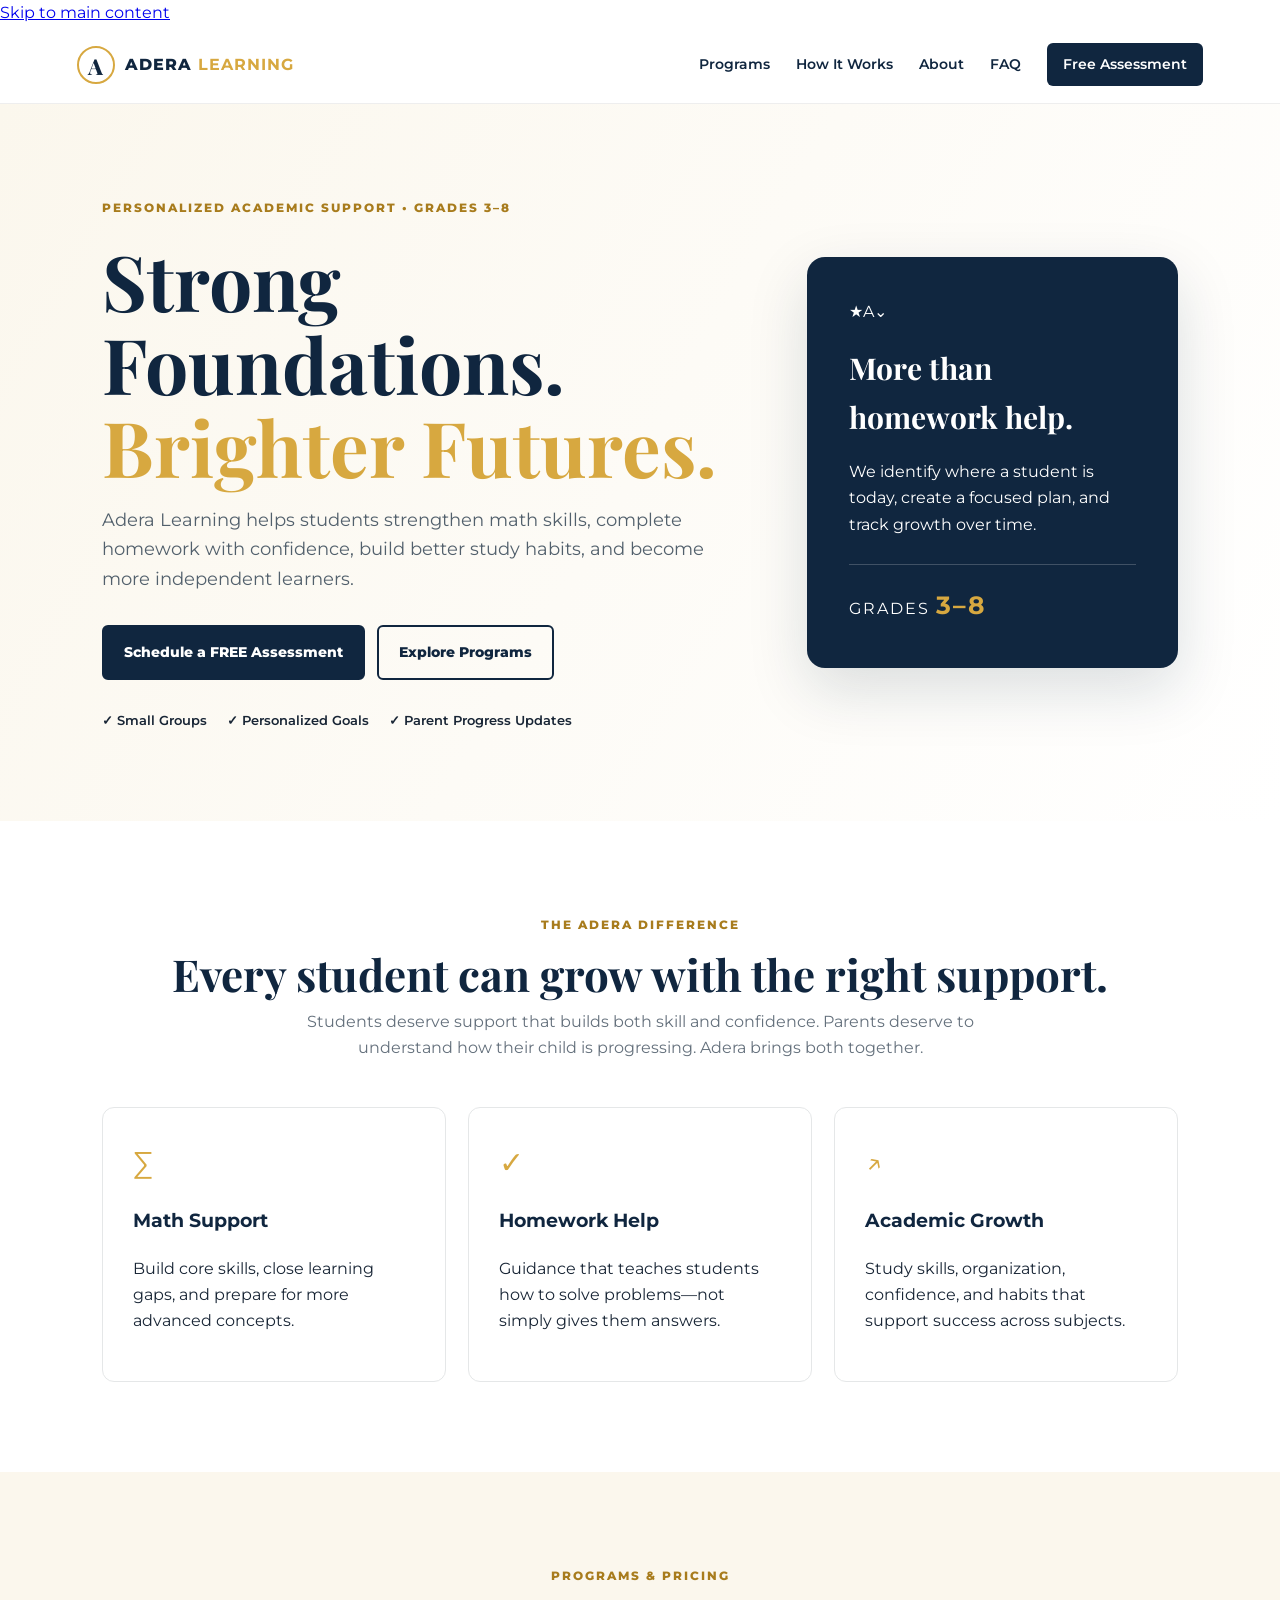
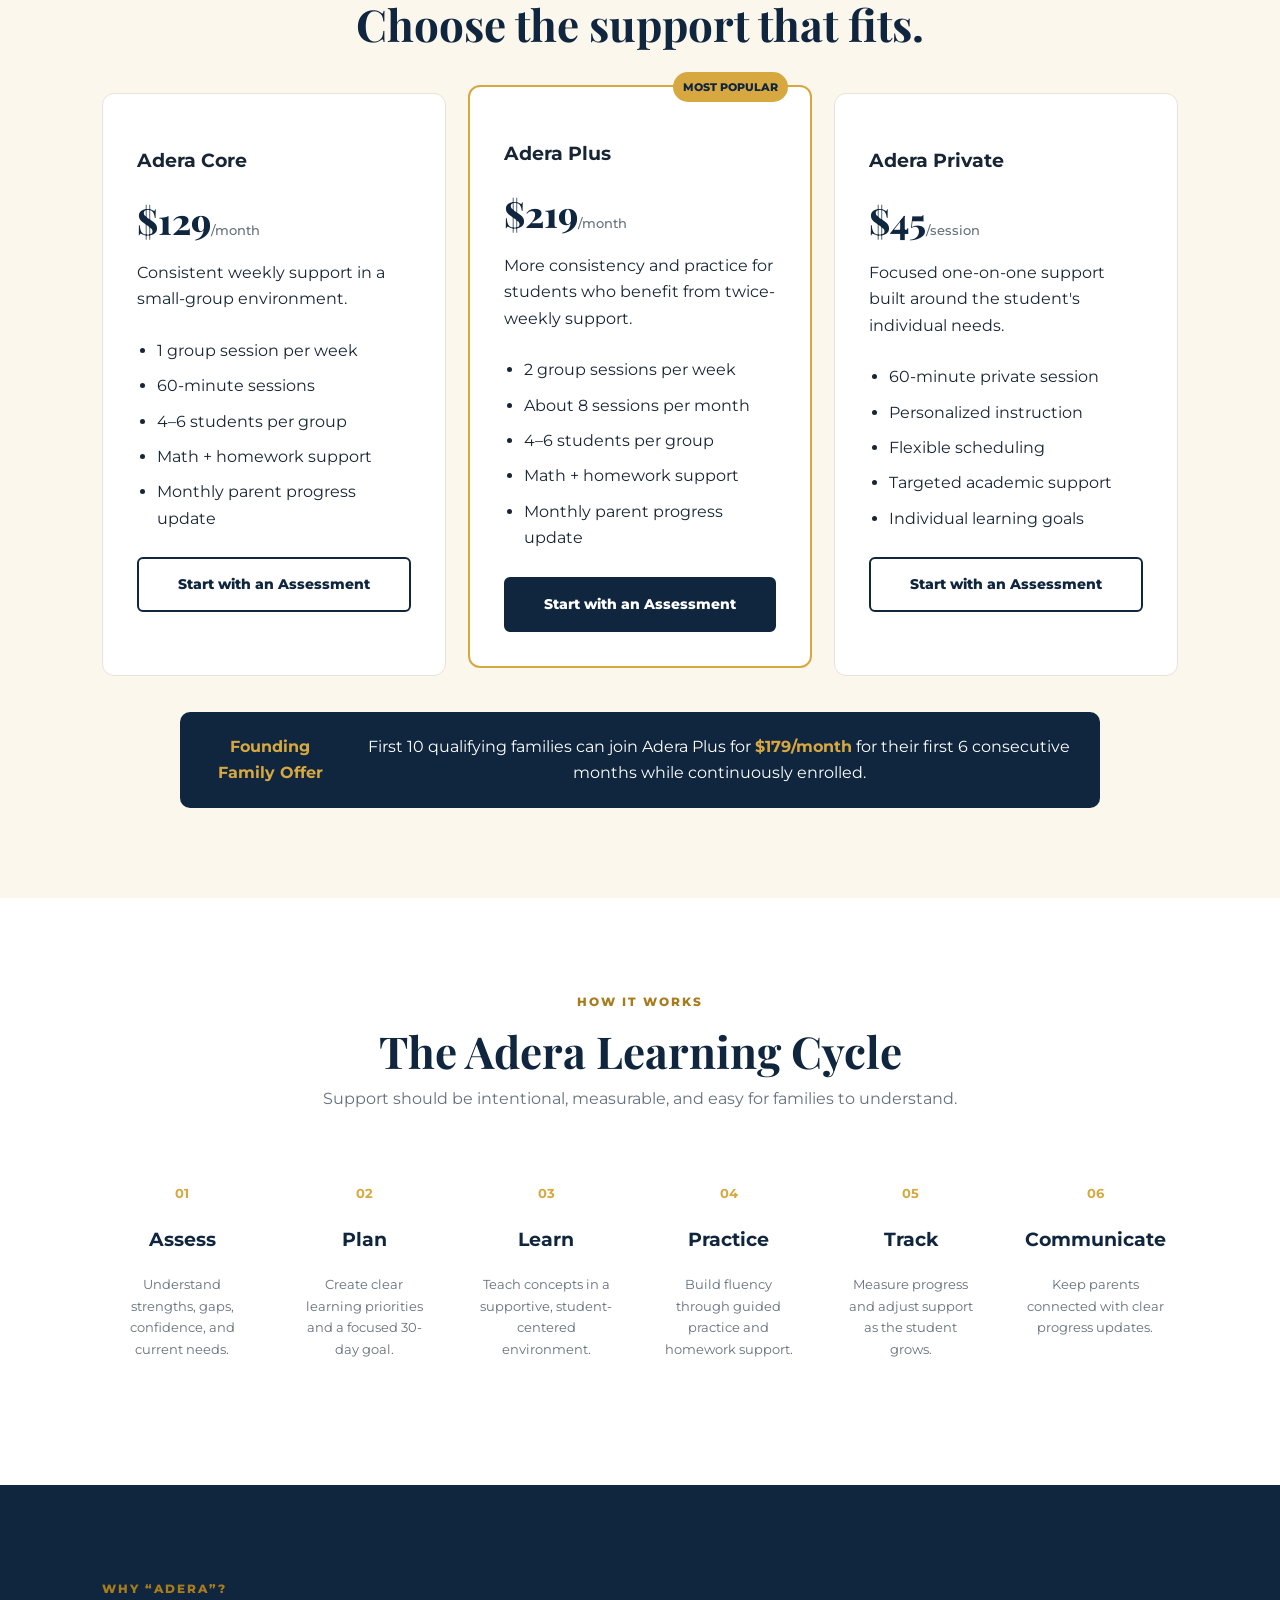
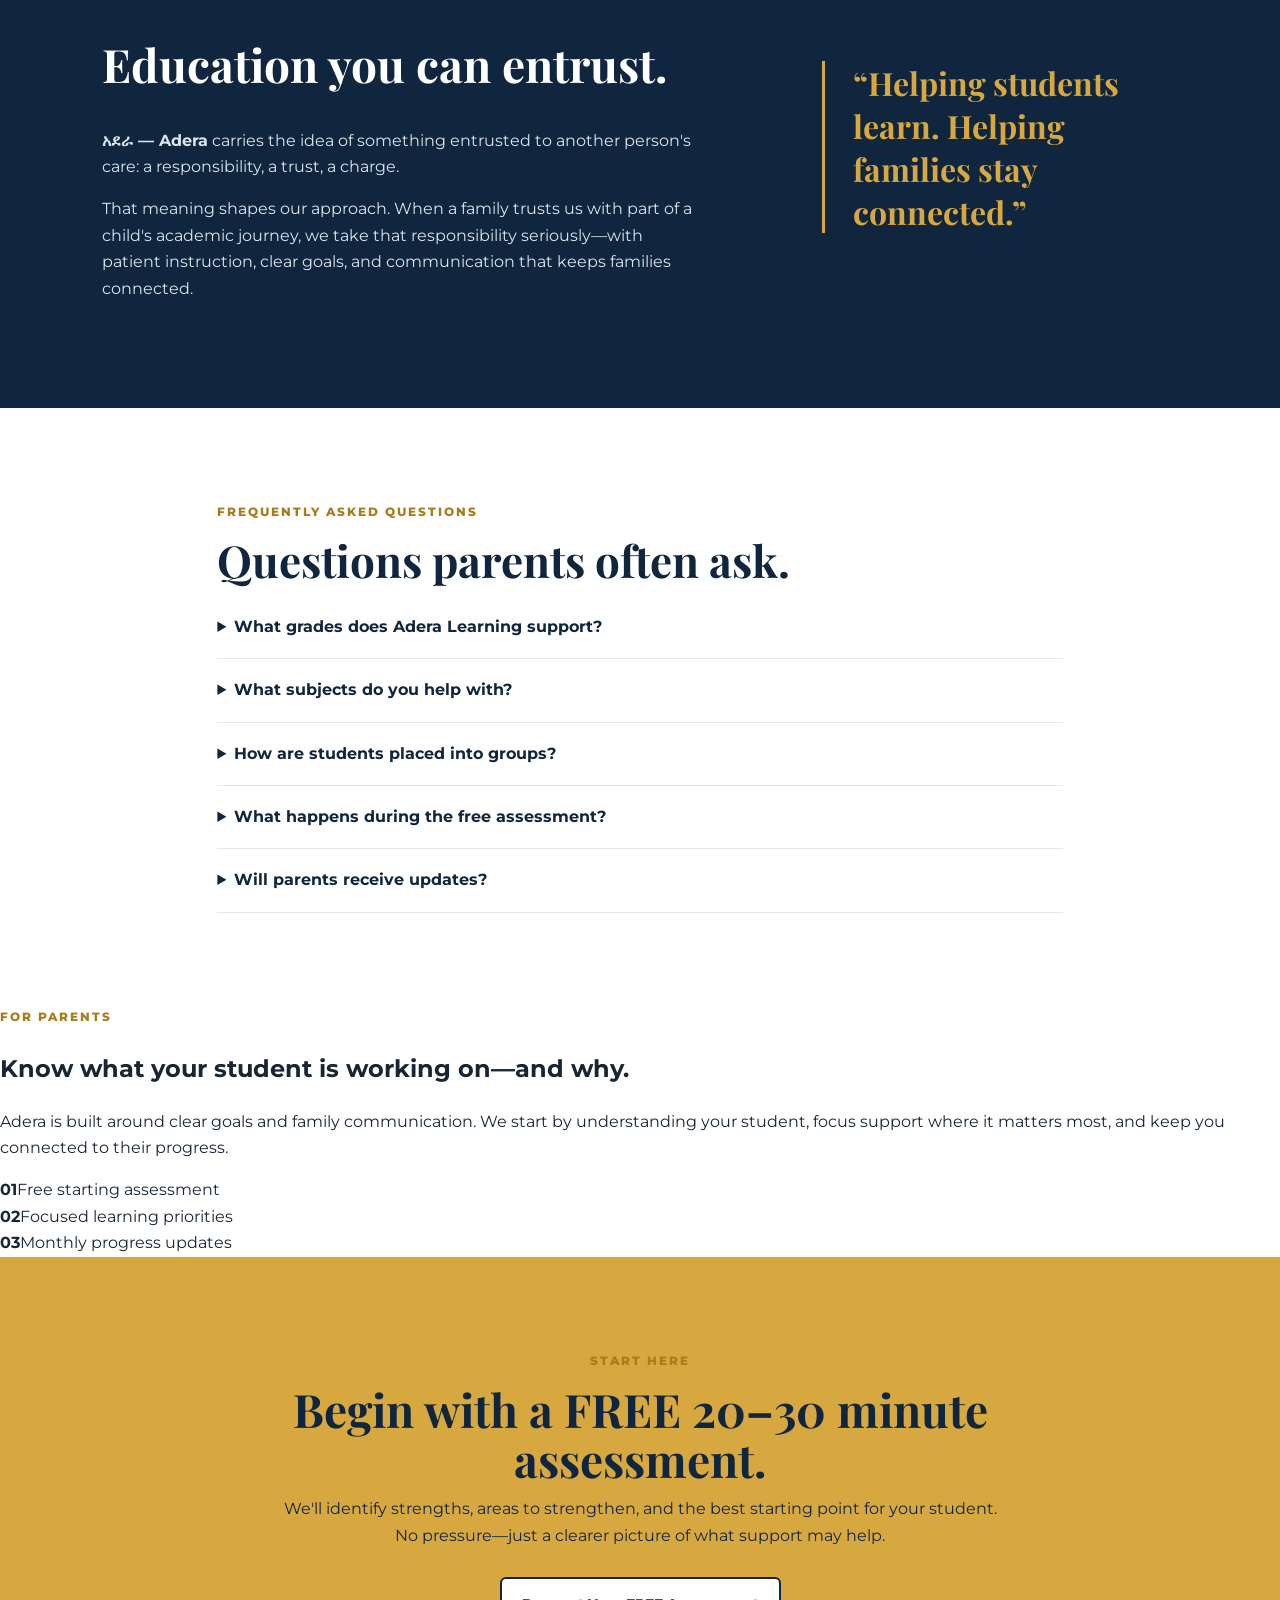
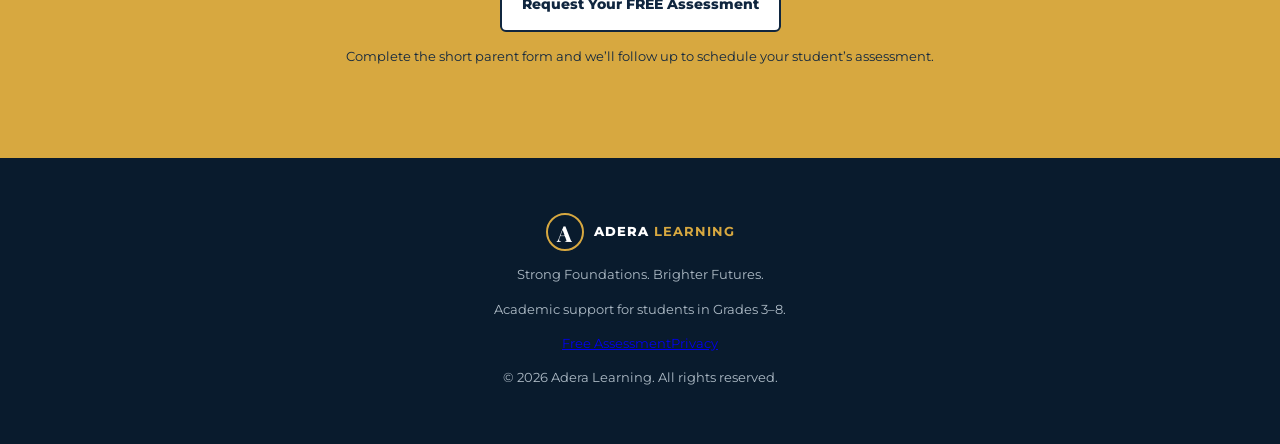
==== index.html @ 5d94ba72 "Launch Adera Learning V2 homepage" ====
<!doctype html>
<html lang="en">
<head>
  <meta charset="utf-8">
  <meta name="viewport" content="width=device-width,initial-scale=1">
  <meta name="description" content="Adera Learning provides personalized math tutoring, homework help, study skills, and academic support for students in grades 3–8. Start with a free 20–30 minute assessment.">
  <meta name="theme-color" content="#10263f">
  <meta property="og:title" content="Adera Learning | Strong Foundations. Brighter Futures.">
  <meta property="og:description" content="Personalized academic support for students in Grades 3–8. Start with a free student assessment.">
  <meta property="og:type" content="website">
  <meta property="og:url" content="https://aderalearning.com/">
  <meta name="twitter:card" content="summary">
  <link rel="canonical" href="https://aderalearning.com/">
  <title>Adera Learning | Strong Foundations. Brighter Futures.</title>
  <link rel="preconnect" href="https://fonts.googleapis.com">
  <link rel="preconnect" href="https://fonts.gstatic.com" crossorigin>
  <link href="https://fonts.googleapis.com/css2?family=Montserrat:wght@400;500;600;700;800&family=Playfair+Display:wght@700;800&display=swap" rel="stylesheet">
  <link rel="stylesheet" href="styles.css">
</head>
<body>
<a class="skip-link" href="#main-content">Skip to main content</a>
<header class="site-header">
  <a class="brand" href="#home"><span class="mark">A</span><span>ADERA <b>LEARNING</b></span></a>
  <button class="menu" aria-label="Open navigation" aria-expanded="false" aria-controls="primary-nav">☰</button>
  <nav id="primary-nav" aria-label="Primary navigation">
    <a href="#programs">Programs</a><a href="#method">How It Works</a><a href="#about">About</a><a href="#faq">FAQ</a>
    <a class="nav-cta" href="https://docs.google.com/forms/d/e/1FAIpQLSexDs1sQbeZbX_6W5kukqbnisSiM3JceWRYBIr-ihDtSS-ZzQ/viewform" target="_blank" rel="noopener">Free Assessment</a>
  </nav>
</header>

<main id="main-content">
<section class="hero" id="home">
  <div class="hero-copy">
    <span class="eyebrow">PERSONALIZED ACADEMIC SUPPORT • GRADES 3–8</span>
    <h1>Strong Foundations.<br><em>Brighter Futures.</em></h1>
    <p>Adera Learning helps students strengthen math skills, complete homework with confidence, build better study habits, and become more independent learners.</p>
    <div class="actions"><a class="btn primary" href="https://docs.google.com/forms/d/e/1FAIpQLSexDs1sQbeZbX_6W5kukqbnisSiM3JceWRYBIr-ihDtSS-ZzQ/viewform" target="_blank" rel="noopener">Schedule a FREE Assessment</a><a class="btn secondary" href="#programs">Explore Programs</a></div>
    <div class="trust"><span>✓ Small Groups</span><span>✓ Personalized Goals</span><span>✓ Parent Progress Updates</span></div>
  </div>
  <div class="hero-card">
    <div class="logo-symbol" aria-hidden="true"><span class="logo-star">★</span><span class="logo-a">A</span><span class="logo-book">⌄</span></div>
    <h3>More than homework help.</h3>
    <p>We identify where a student is today, create a focused plan, and track growth over time.</p>
    <div class="grade-badge">GRADES <strong>3–8</strong></div>
  </div>
</section>

<section class="intro">
  <span class="eyebrow">THE ADERA DIFFERENCE</span>
  <h2>Every student can grow with the right support.</h2>
  <p>Students deserve support that builds both skill and confidence. Parents deserve to understand how their child is progressing. Adera brings both together.</p>
  <div class="feature-grid">
    <article><span>∑</span><h3>Math Support</h3><p>Build core skills, close learning gaps, and prepare for more advanced concepts.</p></article>
    <article><span>✓</span><h3>Homework Help</h3><p>Guidance that teaches students how to solve problems—not simply gives them answers.</p></article>
    <article><span>↗</span><h3>Academic Growth</h3><p>Study skills, organization, confidence, and habits that support success across subjects.</p></article>
  </div>
</section>

<section class="programs" id="programs">
  <span class="eyebrow">PROGRAMS & PRICING</span><h2>Choose the support that fits.</h2>
  <div class="pricing">
    <article><h3>Adera Core</h3><div class="price">$129<small>/month</small></div><p>Consistent weekly support in a small-group environment.</p><ul><li>1 group session per week</li><li>60-minute sessions</li><li>4–6 students per group</li><li>Math + homework support</li><li>Monthly parent progress update</li></ul><a href="https://docs.google.com/forms/d/e/1FAIpQLSexDs1sQbeZbX_6W5kukqbnisSiM3JceWRYBIr-ihDtSS-ZzQ/viewform" target="_blank" rel="noopener" class="btn secondary">Start with an Assessment</a></article>
    <article class="featured"><div class="popular">MOST POPULAR</div><h3>Adera Plus</h3><div class="price">$219<small>/month</small></div><p>More consistency and practice for students who benefit from twice-weekly support.</p><ul><li>2 group sessions per week</li><li>About 8 sessions per month</li><li>4–6 students per group</li><li>Math + homework support</li><li>Monthly parent progress update</li></ul><a href="https://docs.google.com/forms/d/e/1FAIpQLSexDs1sQbeZbX_6W5kukqbnisSiM3JceWRYBIr-ihDtSS-ZzQ/viewform" target="_blank" rel="noopener" class="btn primary">Start with an Assessment</a></article>
    <article><h3>Adera Private</h3><div class="price">$45<small>/session</small></div><p>Focused one-on-one support built around the student's individual needs.</p><ul><li>60-minute private session</li><li>Personalized instruction</li><li>Flexible scheduling</li><li>Targeted academic support</li><li>Individual learning goals</li></ul><a href="https://docs.google.com/forms/d/e/1FAIpQLSexDs1sQbeZbX_6W5kukqbnisSiM3JceWRYBIr-ihDtSS-ZzQ/viewform" target="_blank" rel="noopener" class="btn secondary">Start with an Assessment</a></article>
  </div>
  <div class="founding"><strong>Founding Family Offer</strong><span>First 10 qualifying families can join Adera Plus for <b>$179/month</b> for their first 6 consecutive months while continuously enrolled.</span></div>
</section>

<section class="method" id="method">
  <span class="eyebrow">HOW IT WORKS</span><h2>The Adera Learning Cycle</h2>
  <p class="lead">Support should be intentional, measurable, and easy for families to understand.</p>
  <div class="steps">
    <div><b>01</b><h3>Assess</h3><p>Understand strengths, gaps, confidence, and current needs.</p></div>
    <div><b>02</b><h3>Plan</h3><p>Create clear learning priorities and a focused 30-day goal.</p></div>
    <div><b>03</b><h3>Learn</h3><p>Teach concepts in a supportive, student-centered environment.</p></div>
    <div><b>04</b><h3>Practice</h3><p>Build fluency through guided practice and homework support.</p></div>
    <div><b>05</b><h3>Track</h3><p>Measure progress and adjust support as the student grows.</p></div>
    <div><b>06</b><h3>Communicate</h3><p>Keep parents connected with clear progress updates.</p></div>
  </div>
</section>

<section class="about" id="about">
  <div><span class="eyebrow">WHY “ADERA”?</span><h2>Education you can entrust.</h2><p><strong>አደራ — Adera</strong> carries the idea of something entrusted to another person's care: a responsibility, a trust, a charge.</p><p>That meaning shapes our approach. When a family trusts us with part of a child's academic journey, we take that responsibility seriously—with patient instruction, clear goals, and communication that keeps families connected.</p></div>
  <blockquote>“Helping students learn. Helping families stay connected.”</blockquote>
</section>

<section class="faq" id="faq">
  <span class="eyebrow">FREQUENTLY ASKED QUESTIONS</span><h2>Questions parents often ask.</h2>
  <details><summary>What grades does Adera Learning support?</summary><p>Adera currently focuses on students in grades 3–8.</p></details>
  <details><summary>What subjects do you help with?</summary><p>Our primary focus is math and homework support, with additional help in academic skills, organization, study habits, and related schoolwork.</p></details>
  <details><summary>How are students placed into groups?</summary><p>We use the initial assessment and academic needs to place students with an appropriate group. Skill level matters more than simply matching grade numbers.</p></details>
  <details><summary>What happens during the free assessment?</summary><p>The 20–30 minute assessment helps us understand the student's current skills, learning needs, confidence, and priorities so we can recommend the right support.</p></details>
  <details><summary>Will parents receive updates?</summary><p>Yes. Parent communication is a core part of Adera. Group programs include a monthly progress update so families understand what their child is working on and where growth is happening.</p></details>
</section>

<section class="parent-promise" aria-labelledby="parent-title">
  <span class="eyebrow">FOR PARENTS</span>
  <h2 id="parent-title">Know what your student is working on—and why.</h2>
  <p>Adera is built around clear goals and family communication. We start by understanding your student, focus support where it matters most, and keep you connected to their progress.</p>
  <div class="promise-grid"><div><strong>01</strong><span>Free starting assessment</span></div><div><strong>02</strong><span>Focused learning priorities</span></div><div><strong>03</strong><span>Monthly progress updates</span></div></div>
</section>

<section class="assessment" id="assessment">
  <span class="eyebrow">START HERE</span><h2>Begin with a FREE 20–30 minute assessment.</h2>
  <p>We'll identify strengths, areas to strengthen, and the best starting point for your student. No pressure—just a clearer picture of what support may help.</p>
  <a class="btn light" href="https://docs.google.com/forms/d/e/1FAIpQLSexDs1sQbeZbX_6W5kukqbnisSiM3JceWRYBIr-ihDtSS-ZzQ/viewform" target="_blank" rel="noopener">Request Your FREE Assessment</a>
  <small>Complete the short parent form and we’ll follow up to schedule your student’s assessment.</small>
</section>
</main>

<footer><div class="brand"><span class="mark">A</span><span>ADERA <b>LEARNING</b></span></div><p>Strong Foundations. Brighter Futures.</p><p>Academic support for students in Grades 3–8.</p><p class="footer-links"><a href="https://docs.google.com/forms/d/e/1FAIpQLSexDs1sQbeZbX_6W5kukqbnisSiM3JceWRYBIr-ihDtSS-ZzQ/viewform" target="_blank" rel="noopener">Free Assessment</a><a href="privacy.html">Privacy</a></p><div>© <span id="year"></span> Adera Learning. All rights reserved.</div></footer>
<script src="script.js"></script>
</body>
</html>
---- styles.css ----
:root{--navy:#10263f;--navy2:#173653;--gold:#d7a840;--cream:#fbf7ed;--sage:#dfe9df;--sky:#e8f2f7;--ink:#182535;--muted:#64707c;--white:#fff;--line:#e5e7e8}*{box-sizing:border-box}html{scroll-behavior:smooth}body{margin:0;font-family:Montserrat,Arial,sans-serif;color:var(--ink);background:#fff;line-height:1.65}.site-header{height:78px;display:flex;align-items:center;justify-content:space-between;padding:0 6%;position:sticky;top:0;background:rgba(255,255,255,.96);backdrop-filter:blur(10px);z-index:10;border-bottom:1px solid #eee}.brand{display:flex;align-items:center;gap:10px;text-decoration:none;color:var(--navy);font-weight:800;letter-spacing:1px}.brand b{color:var(--gold)}.mark{display:grid;place-items:center;width:38px;height:38px;border:2px solid var(--gold);border-radius:50%;font-family:"Playfair Display";font-size:22px}nav{display:flex;align-items:center;gap:26px}nav a{text-decoration:none;color:var(--navy);font-size:14px;font-weight:600}.nav-cta{background:var(--navy);color:#fff!important;padding:10px 16px;border-radius:6px}.menu{display:none;border:0;background:none;font-size:26px}.hero{min-height:680px;padding:90px 8%;display:grid;grid-template-columns:1.25fr .75fr;gap:8%;align-items:center;background:linear-gradient(120deg,var(--cream),#fff)}.eyebrow{color:#a87c1d;font-weight:800;font-size:12px;letter-spacing:2px}.hero h1,.intro h2,.programs h2,.method h2,.about h2,.faq h2,.assessment h2{font-family:"Playfair Display",Georgia,serif;color:var(--navy);line-height:1.08}.hero h1{font-size:clamp(46px,6vw,78px);margin:18px 0}.hero h1 em{color:var(--gold);font-style:normal}.hero-copy>p{max-width:720px;font-size:18px;color:#52606c}.actions{display:flex;gap:12px;margin:30px 0}.btn{display:inline-block;padding:14px 20px;border-radius:6px;text-decoration:none;font-weight:800;font-size:14px;border:2px solid var(--navy);cursor:pointer}.primary{background:var(--navy);color:#fff}.secondary{background:transparent;color:var(--navy)}.trust{display:flex;gap:20px;flex-wrap:wrap;font-size:13px;font-weight:600}.hero-card{background:var(--navy);color:#fff;padding:42px;border-radius:18px;box-shadow:0 22px 60px #10263f25}.hero-card h3{font-family:"Playfair Display";font-size:30px;margin:18px 0 8px}.book{width:72px;height:72px;border:2px solid var(--gold);display:grid;place-items:center;border-radius:50%;font:700 40px "Playfair Display";color:var(--gold)}.grade-badge{margin-top:26px;padding-top:20px;border-top:1px solid #ffffff33;letter-spacing:2px}.grade-badge strong{color:var(--gold);font-size:25px}.intro,.programs,.method,.about,.faq{padding:90px 8%}.intro{text-align:center}.intro h2,.programs h2,.method h2,.faq h2{font-size:44px;margin:12px 0}.intro>p,.lead{max-width:760px;margin:0 auto 45px;color:var(--muted)}.feature-grid,.pricing,.steps{display:grid;grid-template-columns:repeat(3,1fr);gap:22px}.feature-grid article{padding:30px;text-align:left;border:1px solid var(--line);border-radius:12px}.feature-grid article span{font-size:30px;color:var(--gold)}.feature-grid h3{color:var(--navy)}.programs{background:var(--cream);text-align:center}.pricing{margin-top:45px;align-items:stretch}.pricing article{background:#fff;padding:34px;text-align:left;border-radius:12px;border:1px solid #e8e3d8;position:relative}.pricing .featured{border:2px solid var(--gold);transform:translateY(-8px)}.popular{position:absolute;top:-15px;right:22px;background:var(--gold);color:var(--navy);font-size:11px;font-weight:800;padding:6px 10px;border-radius:20px}.price{font:800 36px "Playfair Display";color:var(--navy)}.price small{font:500 13px Montserrat;color:var(--muted)}ul{padding-left:20px;margin:25px 0}li{margin:9px 0}.pricing .btn{width:100%;text-align:center}.founding{max-width:920px;margin:36px auto 0;background:var(--navy);color:#fff;padding:22px;border-radius:10px;display:flex;gap:22px;justify-content:center}.founding strong,.founding b{color:var(--gold)}.method{text-align:center}.steps{grid-template-columns:repeat(6,1fr);margin-top:45px}.steps div{padding:22px 12px}.steps b{color:var(--gold);font-size:13px}.steps h3{color:var(--navy)}.steps p{font-size:13px;color:var(--muted)}.about{display:grid;grid-template-columns:1.2fr .8fr;gap:8%;background:var(--navy);color:#dce5ec;align-items:center}.about h2{color:#fff;font-size:46px}.about blockquote{font:700 32px "Playfair Display";color:var(--gold);border-left:3px solid var(--gold);padding-left:28px}.faq{max-width:1050px;margin:auto}.faq details{border-bottom:1px solid var(--line);padding:18px 0}.faq summary{font-weight:700;color:var(--navy);cursor:pointer}.faq details p{color:var(--muted)}.assessment{padding:90px 8%;text-align:center;background:var(--gold);color:var(--navy)}.assessment h2{font-size:46px;max-width:800px;margin:12px auto}.assessment p{max-width:720px;margin:0 auto 28px}.assessment .light{background:#fff;color:var(--navy)}.assessment small{display:block;margin-top:14px}footer{background:#091b2d;color:#aebbc6;text-align:center;padding:55px 8%;font-size:13px}footer .brand{justify-content:center;color:#fff}@media(max-width:900px){nav{display:none;position:absolute;top:78px;left:0;right:0;background:#fff;padding:24px 6%;flex-direction:column;align-items:flex-start;box-shadow:0 12px 20px #0001}nav.open{display:flex}.menu{display:block}.hero{grid-template-columns:1fr;padding-top:60px}.hero-card{max-width:520px}.feature-grid,.pricing{grid-template-columns:1fr}.pricing .featured{transform:none}.steps{grid-template-columns:repeat(2,1fr)}.about{grid-template-columns:1fr}.founding{flex-direction:column;gap:4px}.site-header{padding:0 5%}}@media(max-width:520px){.hero,.intro,.programs,.method,.about,.faq,.assessment{padding-left:6%;padding-right:6%}.hero h1{font-size:45px}.actions{flex-direction:column}.btn{text-align:center}.trust{flex-direction:column;gap:6px}.steps{grid-template-columns:1fr 1fr}.intro h2,.programs h2,.method h2,.about h2,.faq h2,.assessment h2{font-size:36px}.brand{font-size:13px}}
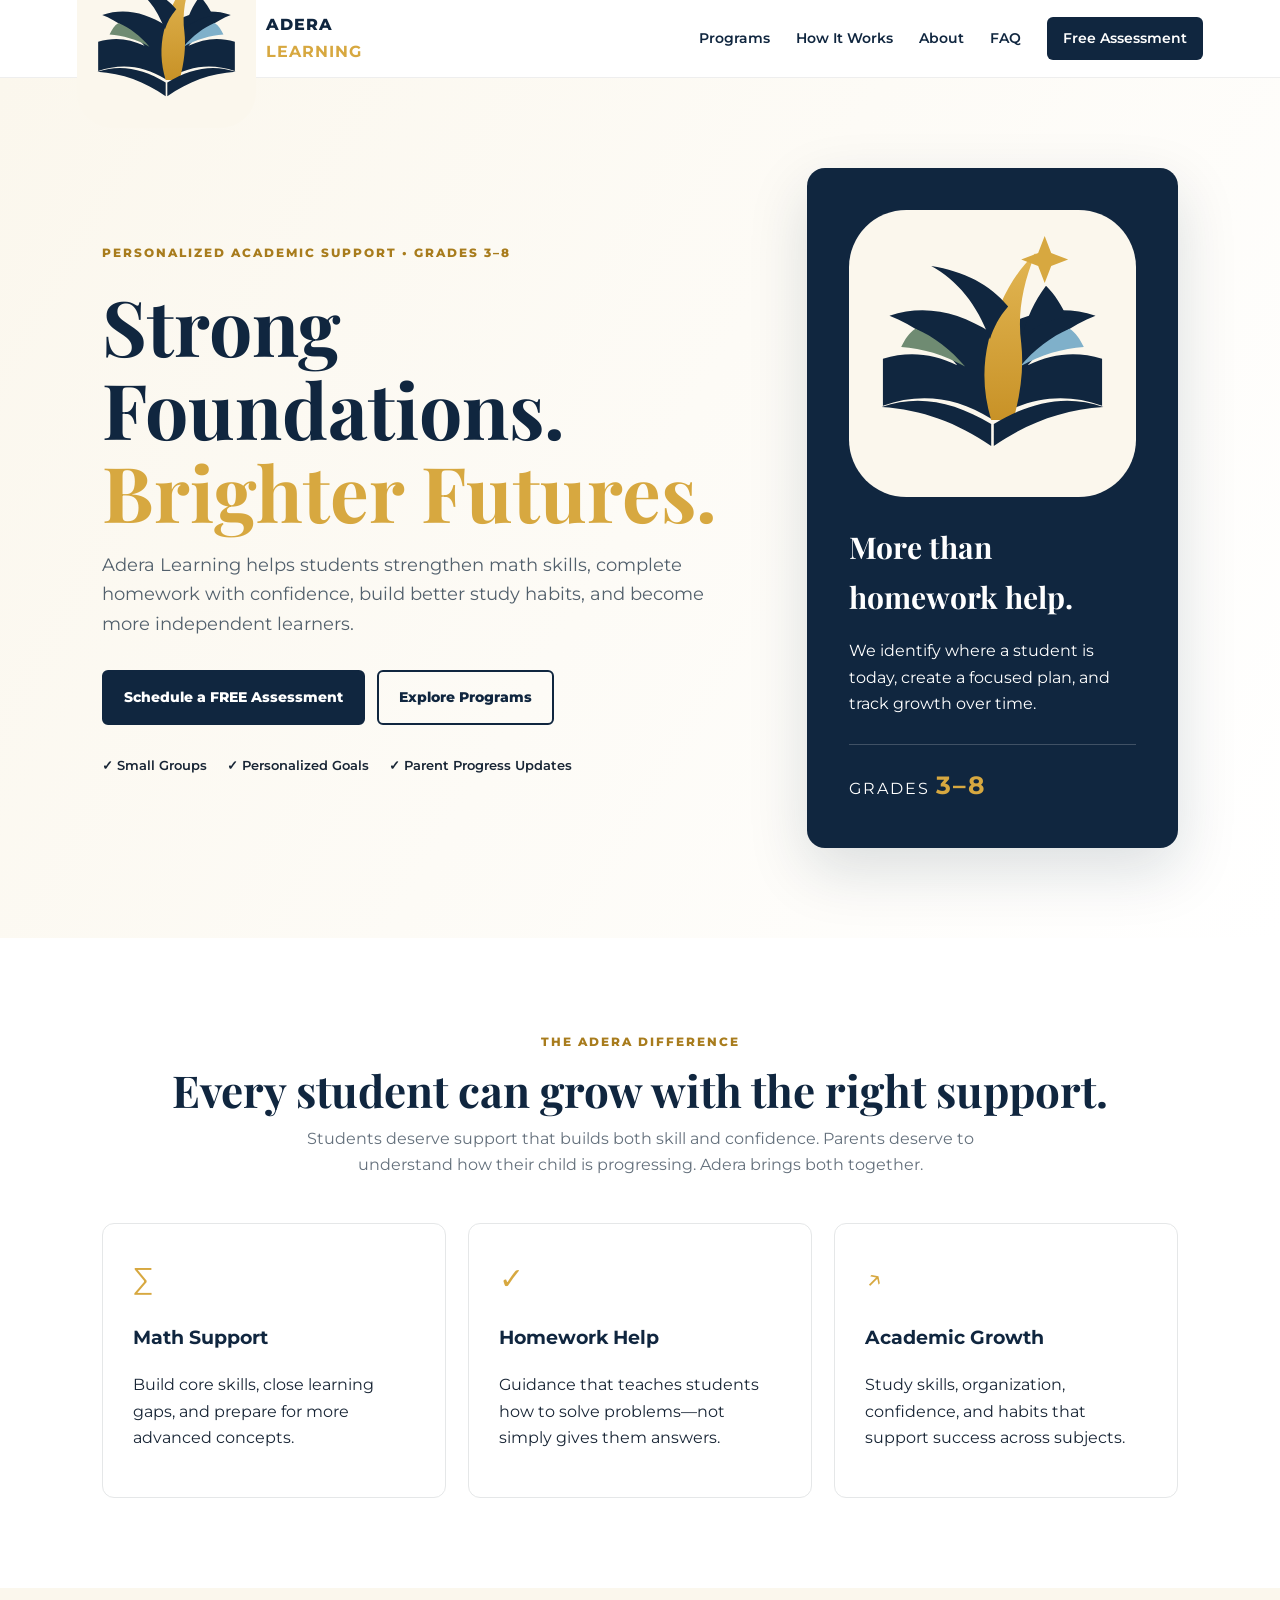
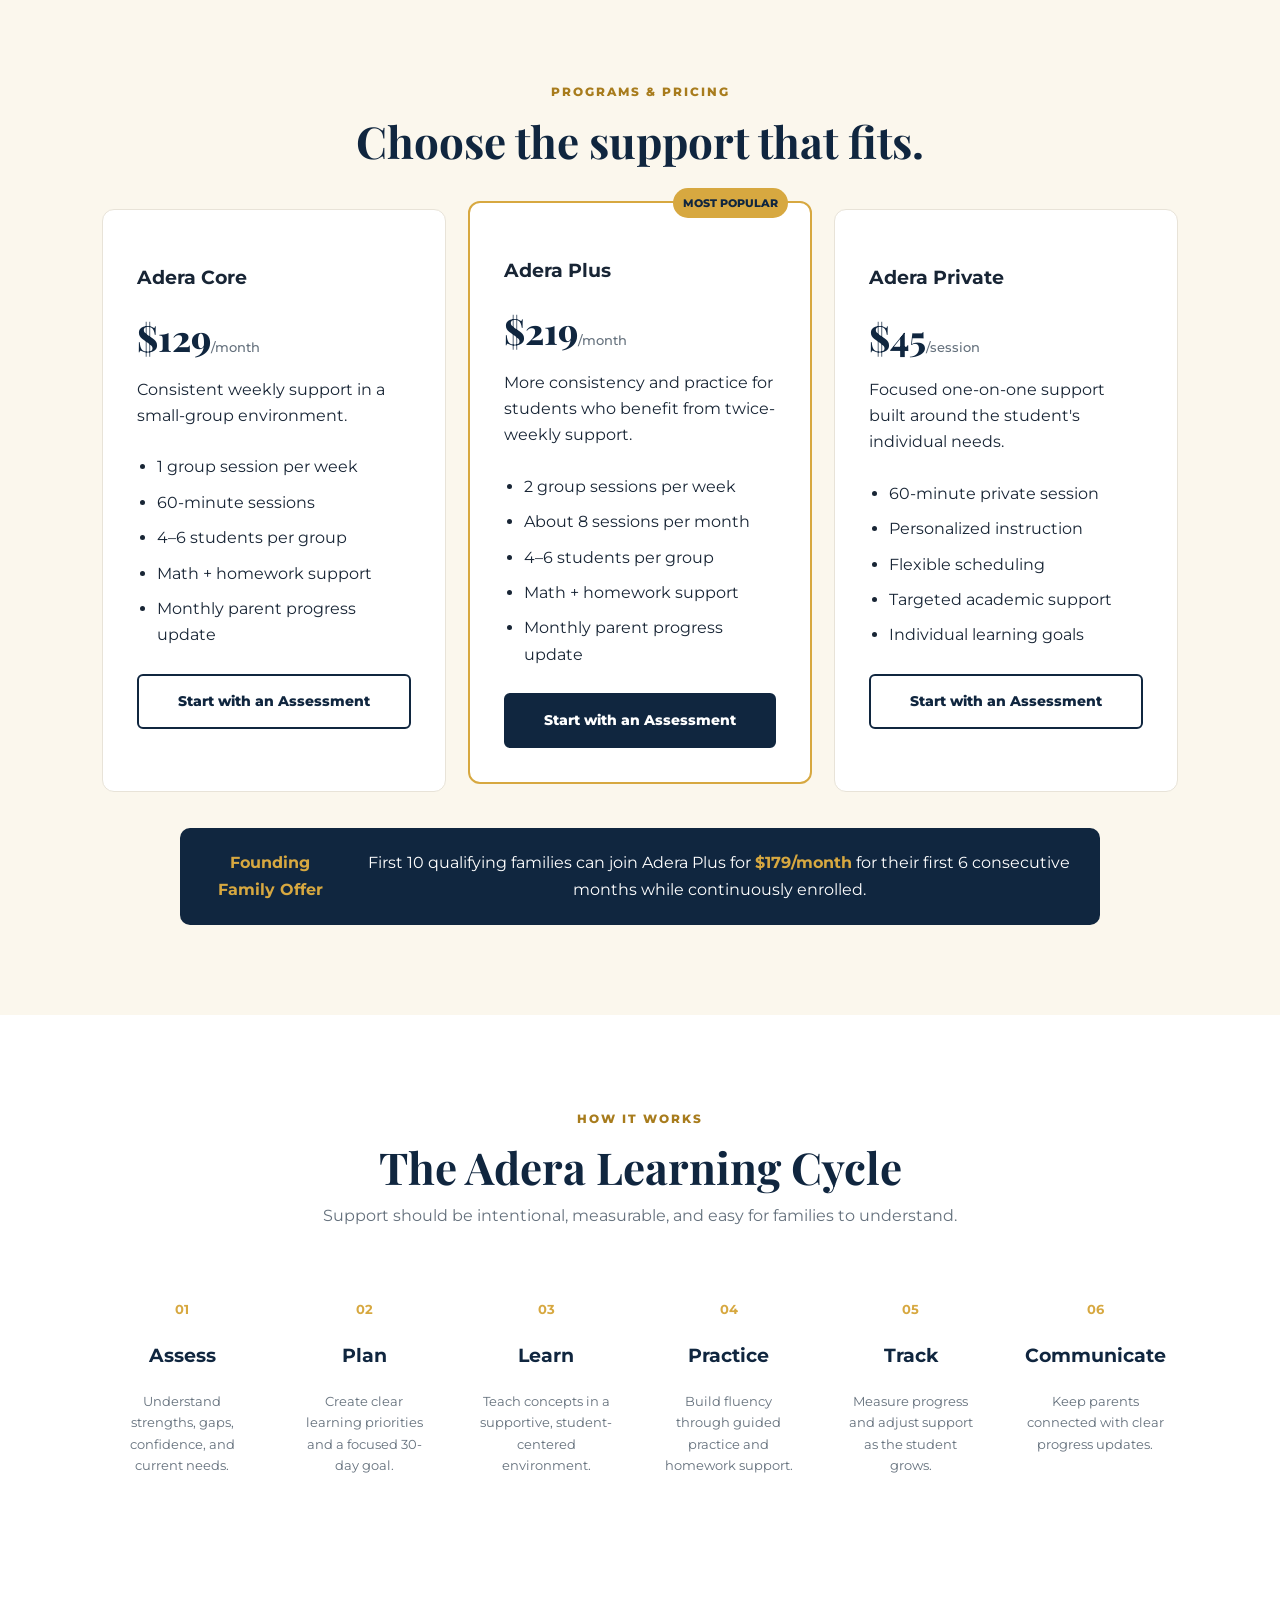
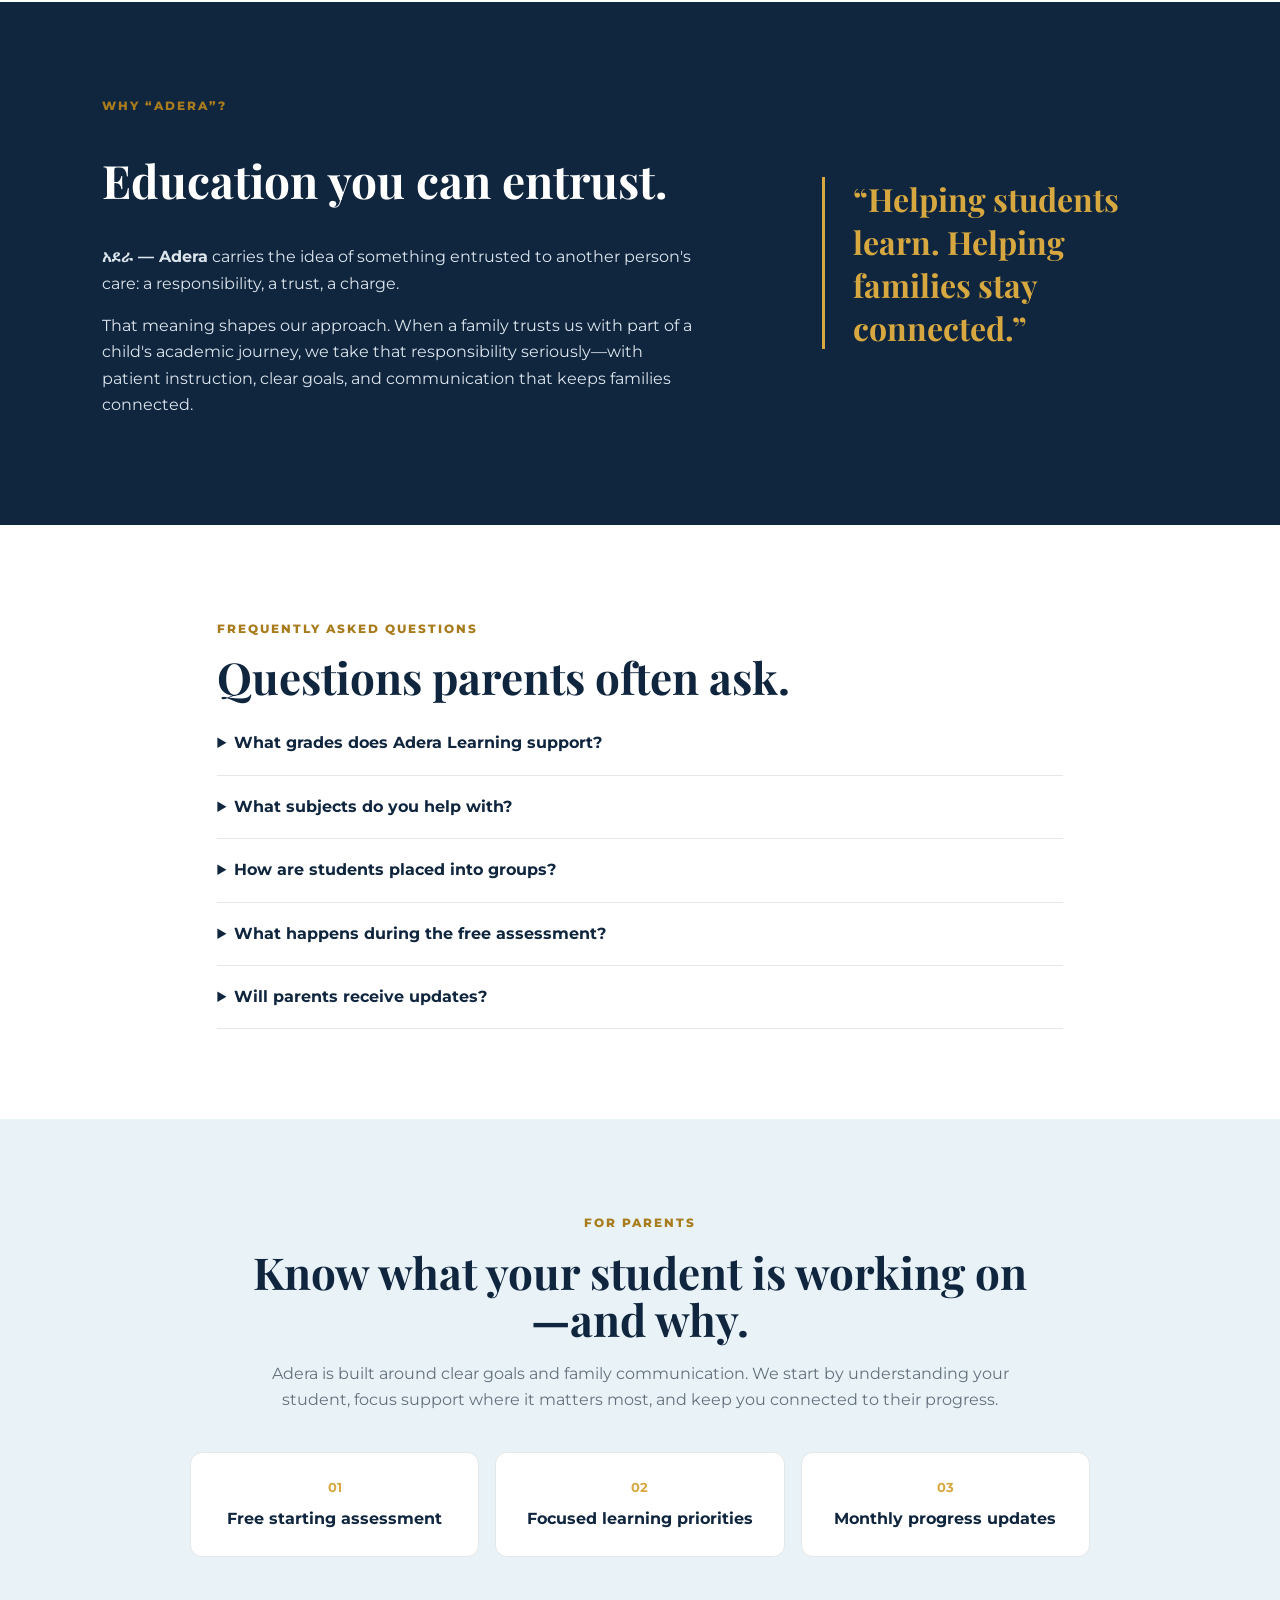
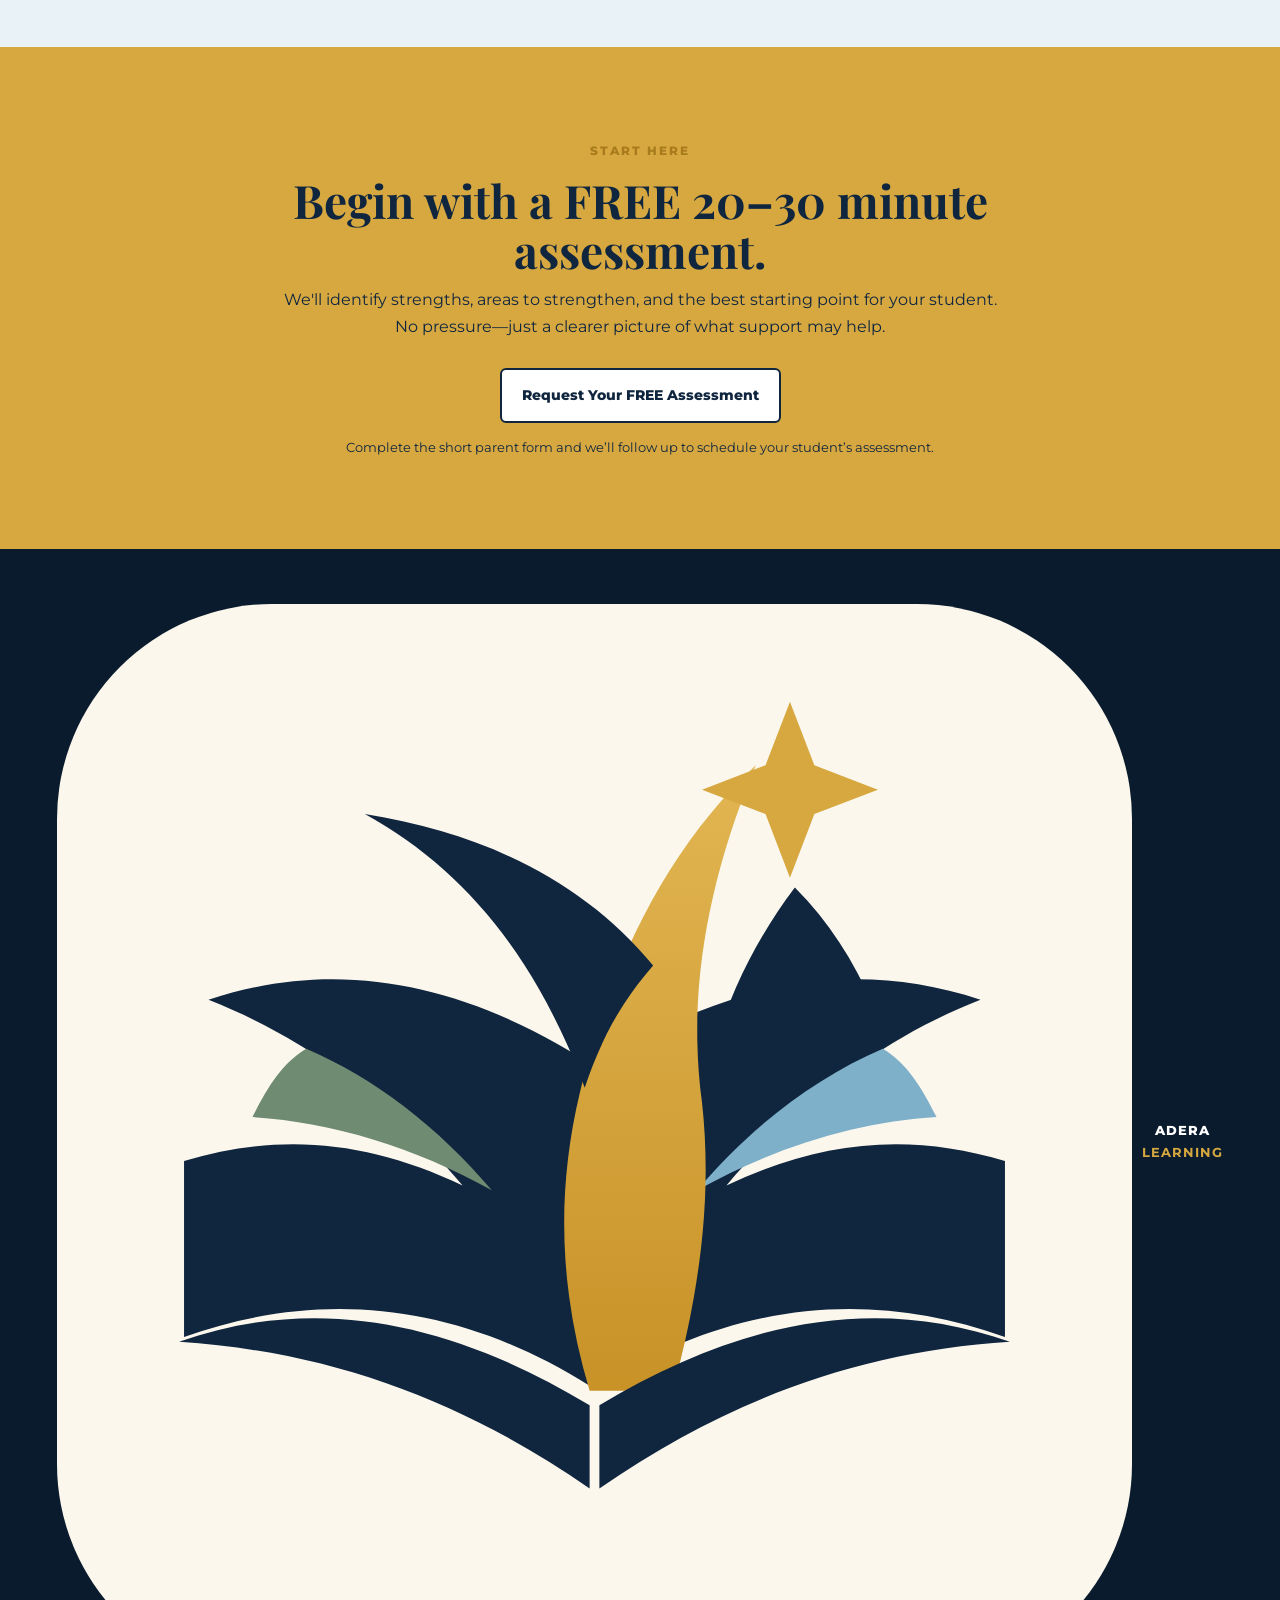
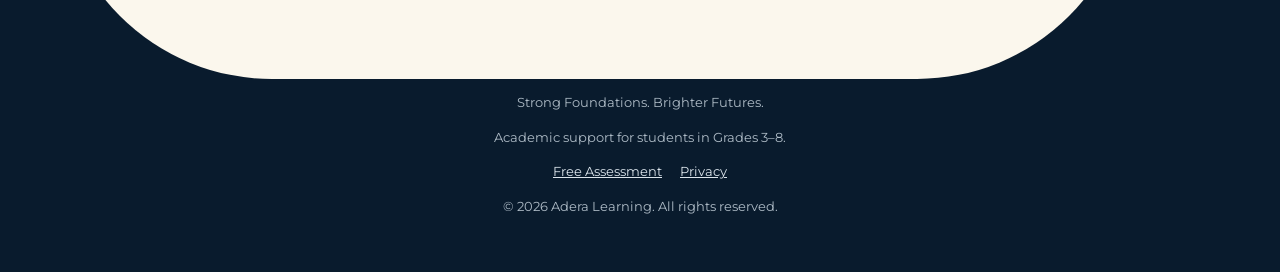
==== commit 1bb58301: "Integrate Adera logo favicon and social card" ====
--- a/index.html
+++ b/index.html
@@ -9,7 +9,10 @@
   <meta property="og:description" content="Personalized academic support for students in Grades 3–8. Start with a free student assessment.">
   <meta property="og:type" content="website">
   <meta property="og:url" content="https://aderalearning.com/">
-  <meta name="twitter:card" content="summary">
+  <meta property="og:image" content="https://aderalearning.com/assets/adera-social-card.svg">
+  <meta name="twitter:card" content="summary_large_image">
+  <meta name="twitter:image" content="https://aderalearning.com/assets/adera-social-card.svg">
+  <link rel="icon" type="image/svg+xml" href="assets/adera-logo.svg">
   <link rel="canonical" href="https://aderalearning.com/">
   <title>Adera Learning | Strong Foundations. Brighter Futures.</title>
   <link rel="preconnect" href="https://fonts.googleapis.com">
@@ -20,7 +23,7 @@
 <body>
 <a class="skip-link" href="#main-content">Skip to main content</a>
 <header class="site-header">
-  <a class="brand" href="#home"><span class="mark">A</span><span>ADERA <b>LEARNING</b></span></a>
+  <a class="brand" href="#home"><img src="assets/adera-logo.svg" alt="Adera Learning logo" class="brand-logo"><span>ADERA <b>LEARNING</b></span></a>
   <button class="menu" aria-label="Open navigation" aria-expanded="false" aria-controls="primary-nav">☰</button>
   <nav id="primary-nav" aria-label="Primary navigation">
     <a href="#programs">Programs</a><a href="#method">How It Works</a><a href="#about">About</a><a href="#faq">FAQ</a>
@@ -38,7 +41,7 @@
     <div class="trust"><span>✓ Small Groups</span><span>✓ Personalized Goals</span><span>✓ Parent Progress Updates</span></div>
   </div>
   <div class="hero-card">
-    <div class="logo-symbol" aria-hidden="true"><span class="logo-star">★</span><span class="logo-a">A</span><span class="logo-book">⌄</span></div>
+    <img src="assets/adera-logo.svg" alt="" class="hero-logo" aria-hidden="true">
     <h3>More than homework help.</h3>
     <p>We identify where a student is today, create a focused plan, and track growth over time.</p>
     <div class="grade-badge">GRADES <strong>3–8</strong></div>
@@ -108,7 +111,7 @@
 </section>
 </main>
 
-<footer><div class="brand"><span class="mark">A</span><span>ADERA <b>LEARNING</b></span></div><p>Strong Foundations. Brighter Futures.</p><p>Academic support for students in Grades 3–8.</p><p class="footer-links"><a href="https://docs.google.com/forms/d/e/1FAIpQLSexDs1sQbeZbX_6W5kukqbnisSiM3JceWRYBIr-ihDtSS-ZzQ/viewform" target="_blank" rel="noopener">Free Assessment</a><a href="privacy.html">Privacy</a></p><div>© <span id="year"></span> Adera Learning. All rights reserved.</div></footer>
+<footer><div class="brand"><img src="assets/adera-logo.svg" alt="Adera Learning logo" class="brand-logo"><span>ADERA <b>LEARNING</b></span></div><p>Strong Foundations. Brighter Futures.</p><p>Academic support for students in Grades 3–8.</p><p class="footer-links"><a href="https://docs.google.com/forms/d/e/1FAIpQLSexDs1sQbeZbX_6W5kukqbnisSiM3JceWRYBIr-ihDtSS-ZzQ/viewform" target="_blank" rel="noopener">Free Assessment</a><a href="privacy.html">Privacy</a></p><div>© <span id="year"></span> Adera Learning. All rights reserved.</div></footer>
 <script src="script.js"></script>
 </body>
 </html>
--- a/styles.css
+++ b/styles.css
@@ -1 +1,9 @@
-:root{--navy:#10263f;--navy2:#173653;--gold:#d7a840;--cream:#fbf7ed;--sage:#dfe9df;--sky:#e8f2f7;--ink:#182535;--muted:#64707c;--white:#fff;--line:#e5e7e8}*{box-sizing:border-box}html{scroll-behavior:smooth}body{margin:0;font-family:Montserrat,Arial,sans-serif;color:var(--ink);background:#fff;line-height:1.65}.site-header{height:78px;display:flex;align-items:center;justify-content:space-between;padding:0 6%;position:sticky;top:0;background:rgba(255,255,255,.96);backdrop-filter:blur(10px);z-index:10;border-bottom:1px solid #eee}.brand{display:flex;align-items:center;gap:10px;text-decoration:none;color:var(--navy);font-weight:800;letter-spacing:1px}.brand b{color:var(--gold)}.mark{display:grid;place-items:center;width:38px;height:38px;border:2px solid var(--gold);border-radius:50%;font-family:"Playfair Display";font-size:22px}nav{display:flex;align-items:center;gap:26px}nav a{text-decoration:none;color:var(--navy);font-size:14px;font-weight:600}.nav-cta{background:var(--navy);color:#fff!important;padding:10px 16px;border-radius:6px}.menu{display:none;border:0;background:none;font-size:26px}.hero{min-height:680px;padding:90px 8%;display:grid;grid-template-columns:1.25fr .75fr;gap:8%;align-items:center;background:linear-gradient(120deg,var(--cream),#fff)}.eyebrow{color:#a87c1d;font-weight:800;font-size:12px;letter-spacing:2px}.hero h1,.intro h2,.programs h2,.method h2,.about h2,.faq h2,.assessment h2{font-family:"Playfair Display",Georgia,serif;color:var(--navy);line-height:1.08}.hero h1{font-size:clamp(46px,6vw,78px);margin:18px 0}.hero h1 em{color:var(--gold);font-style:normal}.hero-copy>p{max-width:720px;font-size:18px;color:#52606c}.actions{display:flex;gap:12px;margin:30px 0}.btn{display:inline-block;padding:14px 20px;border-radius:6px;text-decoration:none;font-weight:800;font-size:14px;border:2px solid var(--navy);cursor:pointer}.primary{background:var(--navy);color:#fff}.secondary{background:transparent;color:var(--navy)}.trust{display:flex;gap:20px;flex-wrap:wrap;font-size:13px;font-weight:600}.hero-card{background:var(--navy);color:#fff;padding:42px;border-radius:18px;box-shadow:0 22px 60px #10263f25}.hero-card h3{font-family:"Playfair Display";font-size:30px;margin:18px 0 8px}.book{width:72px;height:72px;border:2px solid var(--gold);display:grid;place-items:center;border-radius:50%;font:700 40px "Playfair Display";color:var(--gold)}.grade-badge{margin-top:26px;padding-top:20px;border-top:1px solid #ffffff33;letter-spacing:2px}.grade-badge strong{color:var(--gold);font-size:25px}.intro,.programs,.method,.about,.faq{padding:90px 8%}.intro{text-align:center}.intro h2,.programs h2,.method h2,.faq h2{font-size:44px;margin:12px 0}.intro>p,.lead{max-width:760px;margin:0 auto 45px;color:var(--muted)}.feature-grid,.pricing,.steps{display:grid;grid-template-columns:repeat(3,1fr);gap:22px}.feature-grid article{padding:30px;text-align:left;border:1px solid var(--line);border-radius:12px}.feature-grid article span{font-size:30px;color:var(--gold)}.feature-grid h3{color:var(--navy)}.programs{background:var(--cream);text-align:center}.pricing{margin-top:45px;align-items:stretch}.pricing article{background:#fff;padding:34px;text-align:left;border-radius:12px;border:1px solid #e8e3d8;position:relative}.pricing .featured{border:2px solid var(--gold);transform:translateY(-8px)}.popular{position:absolute;top:-15px;right:22px;background:var(--gold);color:var(--navy);font-size:11px;font-weight:800;padding:6px 10px;border-radius:20px}.price{font:800 36px "Playfair Display";color:var(--navy)}.price small{font:500 13px Montserrat;color:var(--muted)}ul{padding-left:20px;margin:25px 0}li{margin:9px 0}.pricing .btn{width:100%;text-align:center}.founding{max-width:920px;margin:36px auto 0;background:var(--navy);color:#fff;padding:22px;border-radius:10px;display:flex;gap:22px;justify-content:center}.founding strong,.founding b{color:var(--gold)}.method{text-align:center}.steps{grid-template-columns:repeat(6,1fr);margin-top:45px}.steps div{padding:22px 12px}.steps b{color:var(--gold);font-size:13px}.steps h3{color:var(--navy)}.steps p{font-size:13px;color:var(--muted)}.about{display:grid;grid-template-columns:1.2fr .8fr;gap:8%;background:var(--navy);color:#dce5ec;align-items:center}.about h2{color:#fff;font-size:46px}.about blockquote{font:700 32px "Playfair Display";color:var(--gold);border-left:3px solid var(--gold);padding-left:28px}.faq{max-width:1050px;margin:auto}.faq details{border-bottom:1px solid var(--line);padding:18px 0}.faq summary{font-weight:700;color:var(--navy);cursor:pointer}.faq details p{color:var(--muted)}.assessment{padding:90px 8%;text-align:center;background:var(--gold);color:var(--navy)}.assessment h2{font-size:46px;max-width:800px;margin:12px auto}.assessment p{max-width:720px;margin:0 auto 28px}.assessment .light{background:#fff;color:var(--navy)}.assessment small{display:block;margin-top:14px}footer{background:#091b2d;color:#aebbc6;text-align:center;padding:55px 8%;font-size:13px}footer .brand{justify-content:center;color:#fff}@media(max-width:900px){nav{display:none;position:absolute;top:78px;left:0;right:0;background:#fff;padding:24px 6%;flex-direction:column;align-items:flex-start;box-shadow:0 12px 20px #0001}nav.open{display:flex}.menu{display:block}.hero{grid-template-columns:1fr;padding-top:60px}.hero-card{max-width:520px}.feature-grid,.pricing{grid-template-columns:1fr}.pricing .featured{transform:none}.steps{grid-template-columns:repeat(2,1fr)}.about{grid-template-columns:1fr}.founding{flex-direction:column;gap:4px}.site-header{padding:0 5%}}@media(max-width:520px){.hero,.intro,.programs,.method,.about,.faq,.assessment{padding-left:6%;padding-right:6%}.hero h1{font-size:45px}.actions{flex-direction:column}.btn{text-align:center}.trust{flex-direction:column;gap:6px}.steps{grid-template-columns:1fr 1fr}.intro h2,.programs h2,.method h2,.about h2,.faq h2,.assessment h2{font-size:36px}.brand{font-size:13px}}+:root{--navy:#10263f;--navy2:#173653;--gold:#d7a840;--cream:#fbf7ed;--sage:#dfe9df;--sky:#e8f2f7;--ink:#182535;--muted:#64707c;--white:#fff;--line:#e5e7e8}*{box-sizing:border-box}html{scroll-behavior:smooth}body{margin:0;font-family:Montserrat,Arial,sans-serif;color:var(--ink);background:#fff;line-height:1.65}.site-header{height:78px;display:flex;align-items:center;justify-content:space-between;padding:0 6%;position:sticky;top:0;background:rgba(255,255,255,.96);backdrop-filter:blur(10px);z-index:10;border-bottom:1px solid #eee}.brand{display:flex;align-items:center;gap:10px;text-decoration:none;color:var(--navy);font-weight:800;letter-spacing:1px}.brand b{color:var(--gold)}.mark{display:grid;place-items:center;width:38px;height:38px;border:2px solid var(--gold);border-radius:50%;font-family:"Playfair Display";font-size:22px}nav{display:flex;align-items:center;gap:26px}nav a{text-decoration:none;color:var(--navy);font-size:14px;font-weight:600}.nav-cta{background:var(--navy);color:#fff!important;padding:10px 16px;border-radius:6px}.menu{display:none;border:0;background:none;font-size:26px}.hero{min-height:680px;padding:90px 8%;display:grid;grid-template-columns:1.25fr .75fr;gap:8%;align-items:center;background:linear-gradient(120deg,var(--cream),#fff)}.eyebrow{color:#a87c1d;font-weight:800;font-size:12px;letter-spacing:2px}.hero h1,.intro h2,.programs h2,.method h2,.about h2,.faq h2,.assessment h2{font-family:"Playfair Display",Georgia,serif;color:var(--navy);line-height:1.08}.hero h1{font-size:clamp(46px,6vw,78px);margin:18px 0}.hero h1 em{color:var(--gold);font-style:normal}.hero-copy>p{max-width:720px;font-size:18px;color:#52606c}.actions{display:flex;gap:12px;margin:30px 0}.btn{display:inline-block;padding:14px 20px;border-radius:6px;text-decoration:none;font-weight:800;font-size:14px;border:2px solid var(--navy);cursor:pointer}.primary{background:var(--navy);color:#fff}.secondary{background:transparent;color:var(--navy)}.trust{display:flex;gap:20px;flex-wrap:wrap;font-size:13px;font-weight:600}.hero-card{background:var(--navy);color:#fff;padding:42px;border-radius:18px;box-shadow:0 22px 60px #10263f25}.hero-card h3{font-family:"Playfair Display";font-size:30px;margin:18px 0 8px}.book{width:72px;height:72px;border:2px solid var(--gold);display:grid;place-items:center;border-radius:50%;font:700 40px "Playfair Display";color:var(--gold)}.grade-badge{margin-top:26px;padding-top:20px;border-top:1px solid #ffffff33;letter-spacing:2px}.grade-badge strong{color:var(--gold);font-size:25px}.intro,.programs,.method,.about,.faq{padding:90px 8%}.intro{text-align:center}.intro h2,.programs h2,.method h2,.faq h2{font-size:44px;margin:12px 0}.intro>p,.lead{max-width:760px;margin:0 auto 45px;color:var(--muted)}.feature-grid,.pricing,.steps{display:grid;grid-template-columns:repeat(3,1fr);gap:22px}.feature-grid article{padding:30px;text-align:left;border:1px solid var(--line);border-radius:12px}.feature-grid article span{font-size:30px;color:var(--gold)}.feature-grid h3{color:var(--navy)}.programs{background:var(--cream);text-align:center}.pricing{margin-top:45px;align-items:stretch}.pricing article{background:#fff;padding:34px;text-align:left;border-radius:12px;border:1px solid #e8e3d8;position:relative}.pricing .featured{border:2px solid var(--gold);transform:translateY(-8px)}.popular{position:absolute;top:-15px;right:22px;background:var(--gold);color:var(--navy);font-size:11px;font-weight:800;padding:6px 10px;border-radius:20px}.price{font:800 36px "Playfair Display";color:var(--navy)}.price small{font:500 13px Montserrat;color:var(--muted)}ul{padding-left:20px;margin:25px 0}li{margin:9px 0}.pricing .btn{width:100%;text-align:center}.founding{max-width:920px;margin:36px auto 0;background:var(--navy);color:#fff;padding:22px;border-radius:10px;display:flex;gap:22px;justify-content:center}.founding strong,.founding b{color:var(--gold)}.method{text-align:center}.steps{grid-template-columns:repeat(6,1fr);margin-top:45px}.steps div{padding:22px 12px}.steps b{color:var(--gold);font-size:13px}.steps h3{color:var(--navy)}.steps p{font-size:13px;color:var(--muted)}.about{display:grid;grid-template-columns:1.2fr .8fr;gap:8%;background:var(--navy);color:#dce5ec;align-items:center}.about h2{color:#fff;font-size:46px}.about blockquote{font:700 32px "Playfair Display";color:var(--gold);border-left:3px solid var(--gold);padding-left:28px}.faq{max-width:1050px;margin:auto}.faq details{border-bottom:1px solid var(--line);padding:18px 0}.faq summary{font-weight:700;color:var(--navy);cursor:pointer}.faq details p{color:var(--muted)}.assessment{padding:90px 8%;text-align:center;background:var(--gold);color:var(--navy)}.assessment h2{font-size:46px;max-width:800px;margin:12px auto}.assessment p{max-width:720px;margin:0 auto 28px}.assessment .light{background:#fff;color:var(--navy)}.assessment small{display:block;margin-top:14px}footer{background:#091b2d;color:#aebbc6;text-align:center;padding:55px 8%;font-size:13px}footer .brand{justify-content:center;color:#fff}@media(max-width:900px){nav{display:none;position:absolute;top:78px;left:0;right:0;background:#fff;padding:24px 6%;flex-direction:column;align-items:flex-start;box-shadow:0 12px 20px #0001}nav.open{display:flex}.menu{display:block}.hero{grid-template-columns:1fr;padding-top:60px}.hero-card{max-width:520px}.feature-grid,.pricing{grid-template-columns:1fr}.pricing .featured{transform:none}.steps{grid-template-columns:repeat(2,1fr)}.about{grid-template-columns:1fr}.founding{flex-direction:column;gap:4px}.site-header{padding:0 5%}}@media(max-width:520px){.hero,.intro,.programs,.method,.about,.faq,.assessment{padding-left:6%;padding-right:6%}.hero h1{font-size:45px}.actions{flex-direction:column}.btn{text-align:center}.trust{flex-direction:column;gap:6px}.steps{grid-template-columns:1fr 1fr}.intro h2,.programs h2,.method h2,.about h2,.faq h2,.assessment h2{font-size:36px}.brand{font-size:13px}}
+.skip-link{position:absolute;left:-9999px;top:10px;background:#fff;color:var(--navy);padding:10px 14px;z-index:100}.skip-link:focus{left:10px}
+a:focus-visible,button:focus-visible,summary:focus-visible{outline:3px solid var(--gold);outline-offset:3px}
+.btn{transition:transform .18s ease,box-shadow .18s ease}.btn:hover{transform:translateY(-2px);box-shadow:0 8px 20px #10263f20}
+.logo-symbol{width:92px;height:92px;border:2px solid var(--gold);border-radius:50%;position:relative;display:grid;place-items:center;color:var(--gold);margin-bottom:18px}.logo-a{font:800 46px "Playfair Display";line-height:1}.logo-star{position:absolute;right:10px;top:5px;font-size:14px}.logo-book{position:absolute;bottom:5px;font-size:30px;transform:scaleX(1.5)}
+.parent-promise{padding:90px 8%;text-align:center;background:var(--sky)}.parent-promise h2{font:700 44px/1.08 "Playfair Display",Georgia,serif;color:var(--navy);max-width:780px;margin:12px auto 18px}.parent-promise>p{max-width:760px;margin:0 auto 38px;color:var(--muted)}.promise-grid{display:grid;grid-template-columns:repeat(3,1fr);max-width:900px;margin:auto;gap:16px}.promise-grid div{background:#fff;border:1px solid var(--line);border-radius:12px;padding:24px;display:flex;flex-direction:column;gap:8px}.promise-grid strong{color:var(--gold);font-size:13px}.promise-grid span{font-weight:700;color:var(--navy)}
+.footer-links{display:flex;gap:18px;justify-content:center}.footer-links a{color:#dce5ec}
+@media(max-width:700px){.promise-grid{grid-template-columns:1fr}.parent-promise{padding:70px 6%}.parent-promise h2{font-size:36px}}
+@media(prefers-reduced-motion:reduce){html{scroll-behavior:auto}.btn{transition:none}}
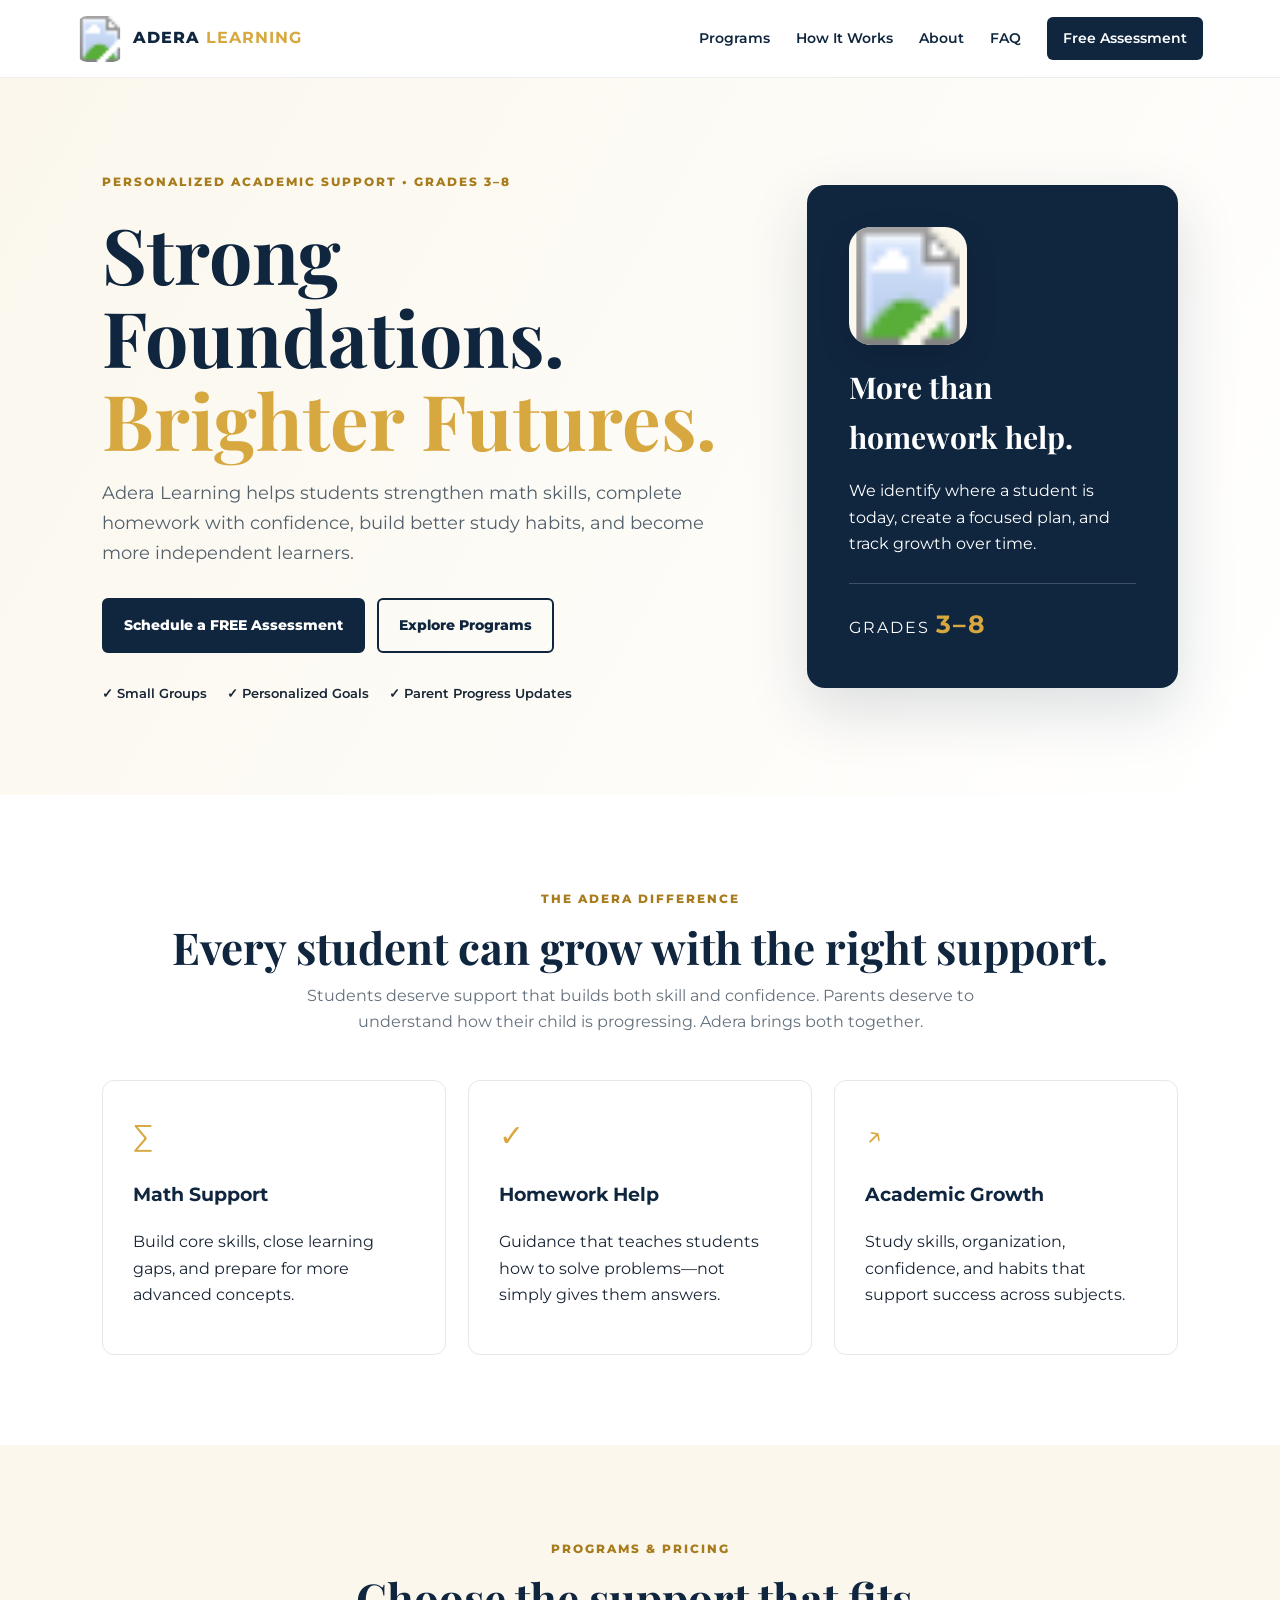
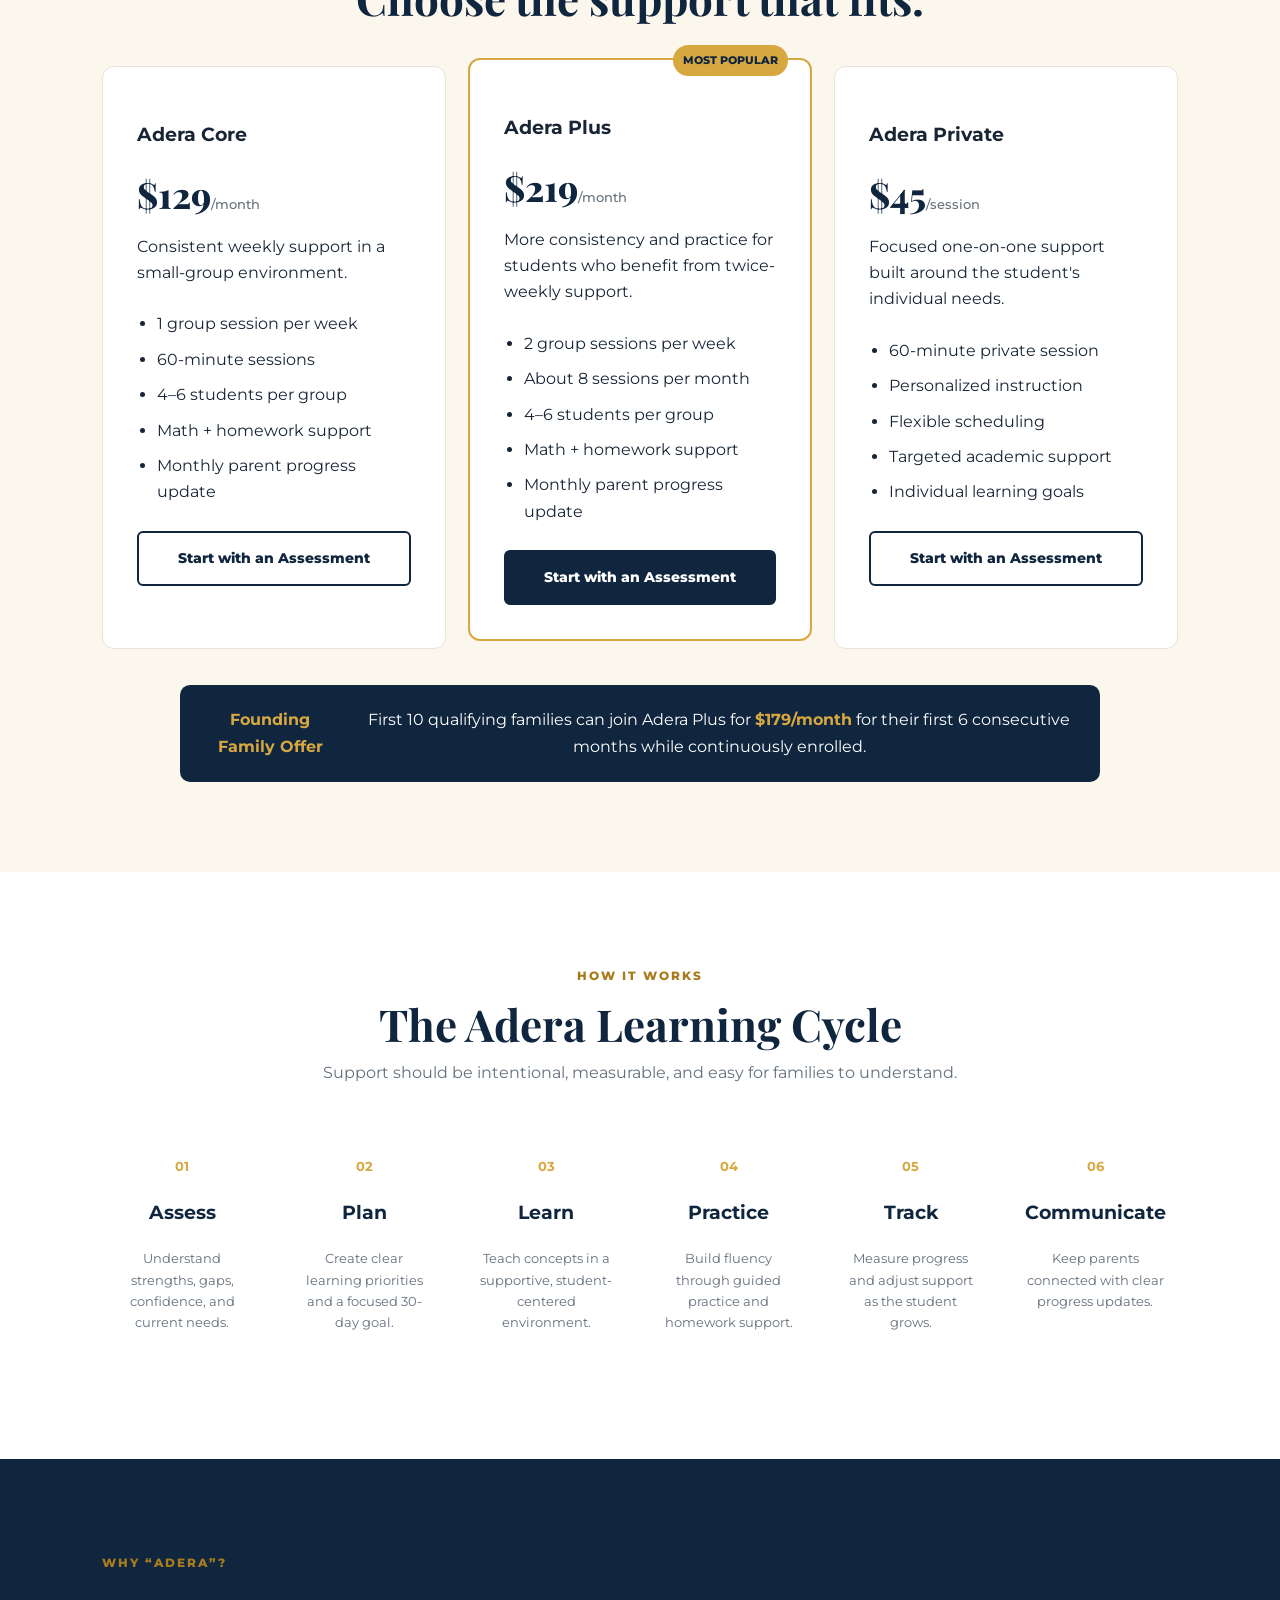
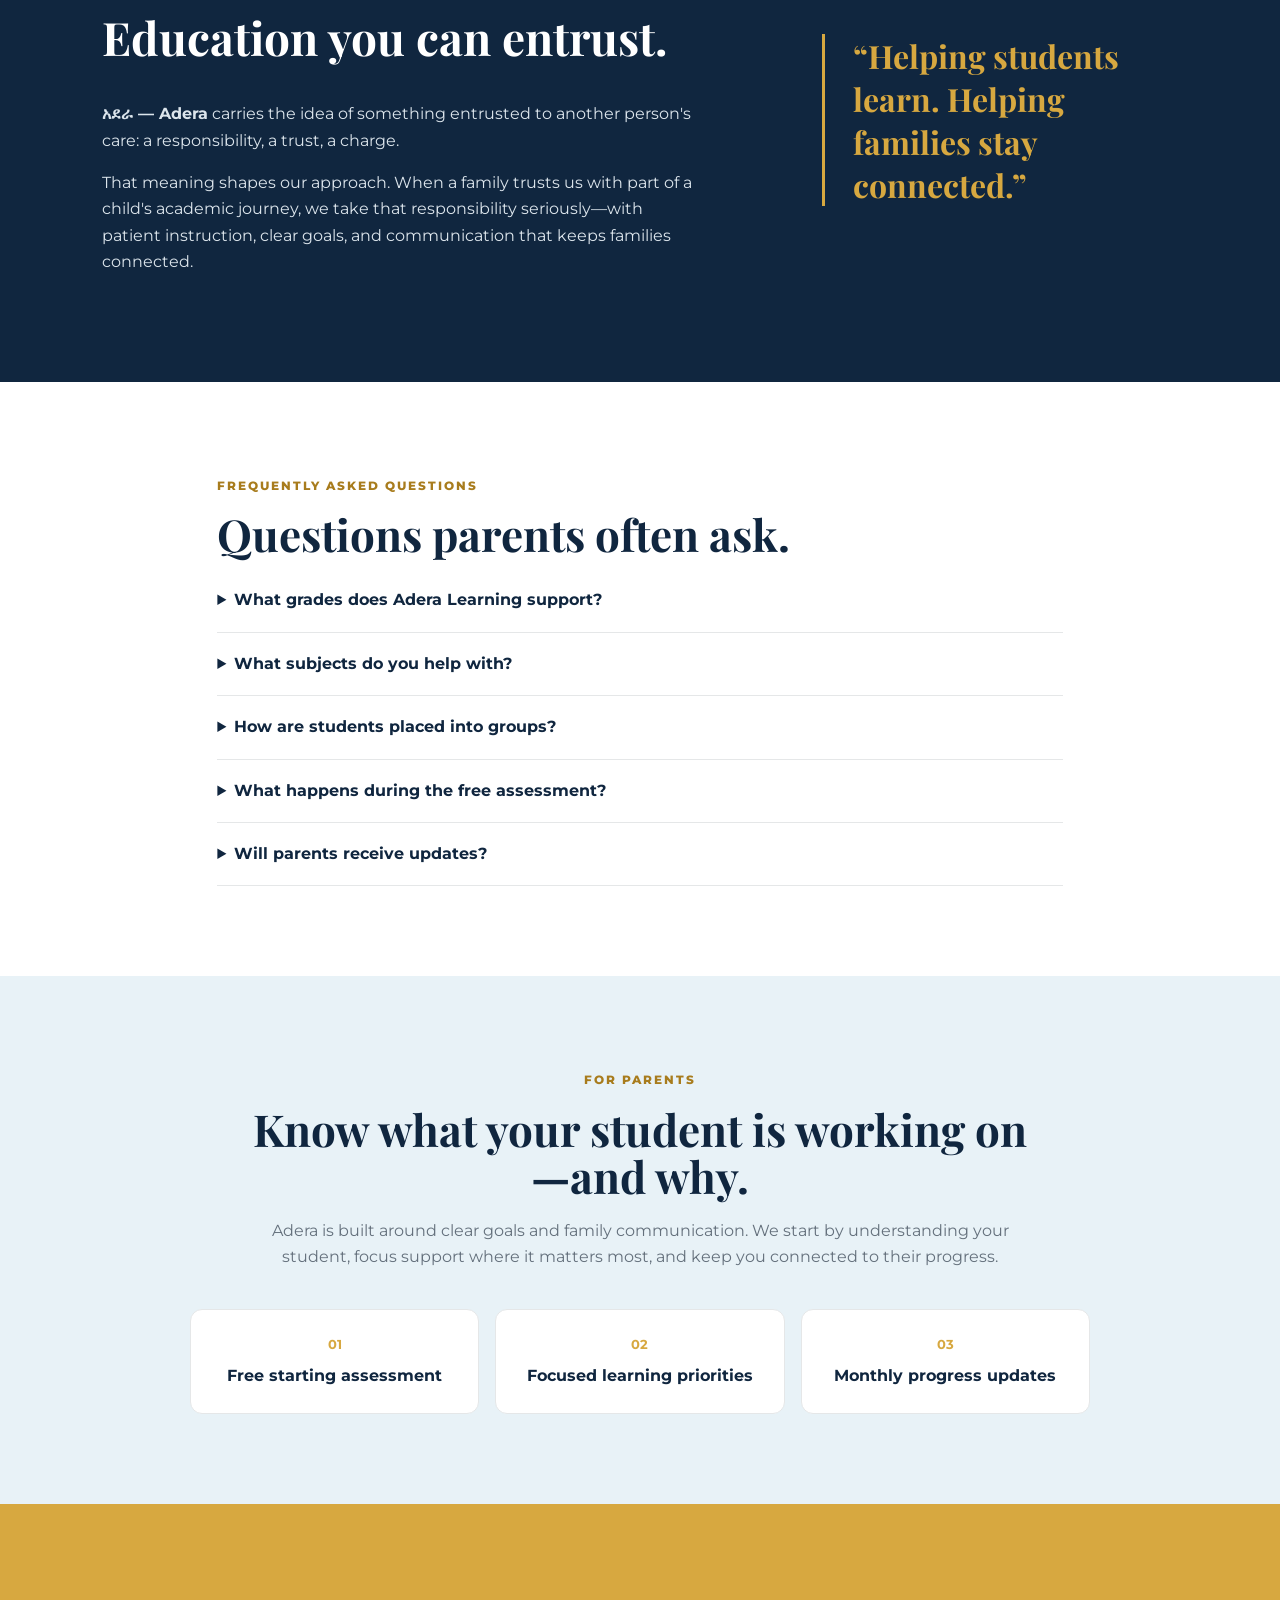
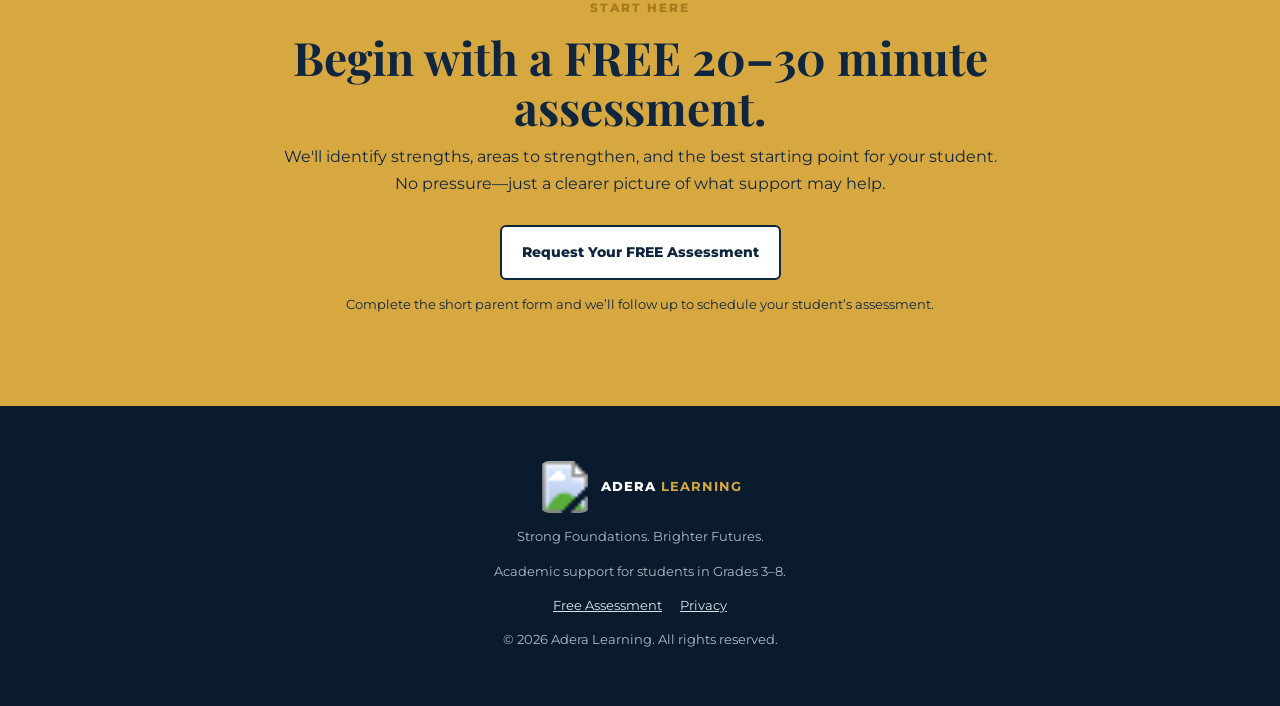
==== commit eaf04027: "Use official Adera logo across website" ====
--- a/index.html
+++ b/index.html
@@ -12,7 +12,7 @@
   <meta property="og:image" content="https://aderalearning.com/assets/adera-social-card.svg">
   <meta name="twitter:card" content="summary_large_image">
   <meta name="twitter:image" content="https://aderalearning.com/assets/adera-social-card.svg">
-  <link rel="icon" type="image/svg+xml" href="assets/adera-logo.svg">
+  <link rel="icon" type="image/svg+xml" href="assets/adera-logo-official.svg">
   <link rel="canonical" href="https://aderalearning.com/">
   <title>Adera Learning | Strong Foundations. Brighter Futures.</title>
   <link rel="preconnect" href="https://fonts.googleapis.com">
@@ -23,7 +23,7 @@
 <body>
 <a class="skip-link" href="#main-content">Skip to main content</a>
 <header class="site-header">
-  <a class="brand" href="#home"><img src="assets/adera-logo.svg" alt="Adera Learning logo" class="brand-logo"><span>ADERA <b>LEARNING</b></span></a>
+  <a class="brand" href="#home"><img src="assets/adera-logo-official.svg" alt="Adera Learning logo" class="brand-logo"><span>ADERA <b>LEARNING</b></span></a>
   <button class="menu" aria-label="Open navigation" aria-expanded="false" aria-controls="primary-nav">☰</button>
   <nav id="primary-nav" aria-label="Primary navigation">
     <a href="#programs">Programs</a><a href="#method">How It Works</a><a href="#about">About</a><a href="#faq">FAQ</a>
@@ -41,7 +41,7 @@
     <div class="trust"><span>✓ Small Groups</span><span>✓ Personalized Goals</span><span>✓ Parent Progress Updates</span></div>
   </div>
   <div class="hero-card">
-    <img src="assets/adera-logo.svg" alt="" class="hero-logo" aria-hidden="true">
+    <img src="assets/adera-logo-official.svg" alt="" class="hero-logo" aria-hidden="true">
     <h3>More than homework help.</h3>
     <p>We identify where a student is today, create a focused plan, and track growth over time.</p>
     <div class="grade-badge">GRADES <strong>3–8</strong></div>
@@ -111,7 +111,7 @@
 </section>
 </main>
 
-<footer><div class="brand"><img src="assets/adera-logo.svg" alt="Adera Learning logo" class="brand-logo"><span>ADERA <b>LEARNING</b></span></div><p>Strong Foundations. Brighter Futures.</p><p>Academic support for students in Grades 3–8.</p><p class="footer-links"><a href="https://docs.google.com/forms/d/e/1FAIpQLSexDs1sQbeZbX_6W5kukqbnisSiM3JceWRYBIr-ihDtSS-ZzQ/viewform" target="_blank" rel="noopener">Free Assessment</a><a href="privacy.html">Privacy</a></p><div>© <span id="year"></span> Adera Learning. All rights reserved.</div></footer>
+<footer><div class="brand"><img src="assets/adera-logo-official.svg" alt="Adera Learning logo" class="brand-logo"><span>ADERA <b>LEARNING</b></span></div><p>Strong Foundations. Brighter Futures.</p><p>Academic support for students in Grades 3–8.</p><p class="footer-links"><a href="https://docs.google.com/forms/d/e/1FAIpQLSexDs1sQbeZbX_6W5kukqbnisSiM3JceWRYBIr-ihDtSS-ZzQ/viewform" target="_blank" rel="noopener">Free Assessment</a><a href="privacy.html">Privacy</a></p><div>© <span id="year"></span> Adera Learning. All rights reserved.</div></footer>
 <script src="script.js"></script>
 </body>
 </html>
--- a/styles.css
+++ b/styles.css
@@ -1,8 +1,7 @@
-:root{--navy:#10263f;--navy2:#173653;--gold:#d7a840;--cream:#fbf7ed;--sage:#dfe9df;--sky:#e8f2f7;--ink:#182535;--muted:#64707c;--white:#fff;--line:#e5e7e8}*{box-sizing:border-box}html{scroll-behavior:smooth}body{margin:0;font-family:Montserrat,Arial,sans-serif;color:var(--ink);background:#fff;line-height:1.65}.site-header{height:78px;display:flex;align-items:center;justify-content:space-between;padding:0 6%;position:sticky;top:0;background:rgba(255,255,255,.96);backdrop-filter:blur(10px);z-index:10;border-bottom:1px solid #eee}.brand{display:flex;align-items:center;gap:10px;text-decoration:none;color:var(--navy);font-weight:800;letter-spacing:1px}.brand b{color:var(--gold)}.mark{display:grid;place-items:center;width:38px;height:38px;border:2px solid var(--gold);border-radius:50%;font-family:"Playfair Display";font-size:22px}nav{display:flex;align-items:center;gap:26px}nav a{text-decoration:none;color:var(--navy);font-size:14px;font-weight:600}.nav-cta{background:var(--navy);color:#fff!important;padding:10px 16px;border-radius:6px}.menu{display:none;border:0;background:none;font-size:26px}.hero{min-height:680px;padding:90px 8%;display:grid;grid-template-columns:1.25fr .75fr;gap:8%;align-items:center;background:linear-gradient(120deg,var(--cream),#fff)}.eyebrow{color:#a87c1d;font-weight:800;font-size:12px;letter-spacing:2px}.hero h1,.intro h2,.programs h2,.method h2,.about h2,.faq h2,.assessment h2{font-family:"Playfair Display",Georgia,serif;color:var(--navy);line-height:1.08}.hero h1{font-size:clamp(46px,6vw,78px);margin:18px 0}.hero h1 em{color:var(--gold);font-style:normal}.hero-copy>p{max-width:720px;font-size:18px;color:#52606c}.actions{display:flex;gap:12px;margin:30px 0}.btn{display:inline-block;padding:14px 20px;border-radius:6px;text-decoration:none;font-weight:800;font-size:14px;border:2px solid var(--navy);cursor:pointer}.primary{background:var(--navy);color:#fff}.secondary{background:transparent;color:var(--navy)}.trust{display:flex;gap:20px;flex-wrap:wrap;font-size:13px;font-weight:600}.hero-card{background:var(--navy);color:#fff;padding:42px;border-radius:18px;box-shadow:0 22px 60px #10263f25}.hero-card h3{font-family:"Playfair Display";font-size:30px;margin:18px 0 8px}.book{width:72px;height:72px;border:2px solid var(--gold);display:grid;place-items:center;border-radius:50%;font:700 40px "Playfair Display";color:var(--gold)}.grade-badge{margin-top:26px;padding-top:20px;border-top:1px solid #ffffff33;letter-spacing:2px}.grade-badge strong{color:var(--gold);font-size:25px}.intro,.programs,.method,.about,.faq{padding:90px 8%}.intro{text-align:center}.intro h2,.programs h2,.method h2,.faq h2{font-size:44px;margin:12px 0}.intro>p,.lead{max-width:760px;margin:0 auto 45px;color:var(--muted)}.feature-grid,.pricing,.steps{display:grid;grid-template-columns:repeat(3,1fr);gap:22px}.feature-grid article{padding:30px;text-align:left;border:1px solid var(--line);border-radius:12px}.feature-grid article span{font-size:30px;color:var(--gold)}.feature-grid h3{color:var(--navy)}.programs{background:var(--cream);text-align:center}.pricing{margin-top:45px;align-items:stretch}.pricing article{background:#fff;padding:34px;text-align:left;border-radius:12px;border:1px solid #e8e3d8;position:relative}.pricing .featured{border:2px solid var(--gold);transform:translateY(-8px)}.popular{position:absolute;top:-15px;right:22px;background:var(--gold);color:var(--navy);font-size:11px;font-weight:800;padding:6px 10px;border-radius:20px}.price{font:800 36px "Playfair Display";color:var(--navy)}.price small{font:500 13px Montserrat;color:var(--muted)}ul{padding-left:20px;margin:25px 0}li{margin:9px 0}.pricing .btn{width:100%;text-align:center}.founding{max-width:920px;margin:36px auto 0;background:var(--navy);color:#fff;padding:22px;border-radius:10px;display:flex;gap:22px;justify-content:center}.founding strong,.founding b{color:var(--gold)}.method{text-align:center}.steps{grid-template-columns:repeat(6,1fr);margin-top:45px}.steps div{padding:22px 12px}.steps b{color:var(--gold);font-size:13px}.steps h3{color:var(--navy)}.steps p{font-size:13px;color:var(--muted)}.about{display:grid;grid-template-columns:1.2fr .8fr;gap:8%;background:var(--navy);color:#dce5ec;align-items:center}.about h2{color:#fff;font-size:46px}.about blockquote{font:700 32px "Playfair Display";color:var(--gold);border-left:3px solid var(--gold);padding-left:28px}.faq{max-width:1050px;margin:auto}.faq details{border-bottom:1px solid var(--line);padding:18px 0}.faq summary{font-weight:700;color:var(--navy);cursor:pointer}.faq details p{color:var(--muted)}.assessment{padding:90px 8%;text-align:center;background:var(--gold);color:var(--navy)}.assessment h2{font-size:46px;max-width:800px;margin:12px auto}.assessment p{max-width:720px;margin:0 auto 28px}.assessment .light{background:#fff;color:var(--navy)}.assessment small{display:block;margin-top:14px}footer{background:#091b2d;color:#aebbc6;text-align:center;padding:55px 8%;font-size:13px}footer .brand{justify-content:center;color:#fff}@media(max-width:900px){nav{display:none;position:absolute;top:78px;left:0;right:0;background:#fff;padding:24px 6%;flex-direction:column;align-items:flex-start;box-shadow:0 12px 20px #0001}nav.open{display:flex}.menu{display:block}.hero{grid-template-columns:1fr;padding-top:60px}.hero-card{max-width:520px}.feature-grid,.pricing{grid-template-columns:1fr}.pricing .featured{transform:none}.steps{grid-template-columns:repeat(2,1fr)}.about{grid-template-columns:1fr}.founding{flex-direction:column;gap:4px}.site-header{padding:0 5%}}@media(max-width:520px){.hero,.intro,.programs,.method,.about,.faq,.assessment{padding-left:6%;padding-right:6%}.hero h1{font-size:45px}.actions{flex-direction:column}.btn{text-align:center}.trust{flex-direction:column;gap:6px}.steps{grid-template-columns:1fr 1fr}.intro h2,.programs h2,.method h2,.about h2,.faq h2,.assessment h2{font-size:36px}.brand{font-size:13px}}
+:root{--navy:#10263f;--navy2:#173653;--gold:#d7a840;--cream:#fbf7ed;--sage:#dfe9df;--sky:#e8f2f7;--ink:#182535;--muted:#64707c;--white:#fff;--line:#e5e7e8}*{box-sizing:border-box}html{scroll-behavior:smooth}body{margin:0;font-family:Montserrat,Arial,sans-serif;color:var(--ink);background:#fff;line-height:1.65}.site-header{height:78px;display:flex;align-items:center;justify-content:space-between;padding:0 6%;position:sticky;top:0;background:rgba(255,255,255,.96);backdrop-filter:blur(10px);z-index:10;border-bottom:1px solid #eee}.brand{display:flex;align-items:center;gap:10px;text-decoration:none;color:var(--navy);font-weight:800;letter-spacing:1px}.brand b{color:var(--gold)}.brand-logo{width:46px;height:46px;display:block;object-fit:contain;border-radius:10px}nav{display:flex;align-items:center;gap:26px}nav a{text-decoration:none;color:var(--navy);font-size:14px;font-weight:600}.nav-cta{background:var(--navy);color:#fff!important;padding:10px 16px;border-radius:6px}.menu{display:none;border:0;background:none;font-size:26px}.hero{min-height:680px;padding:90px 8%;display:grid;grid-template-columns:1.25fr .75fr;gap:8%;align-items:center;background:linear-gradient(120deg,var(--cream),#fff)}.eyebrow{color:#a87c1d;font-weight:800;font-size:12px;letter-spacing:2px}.hero h1,.intro h2,.programs h2,.method h2,.about h2,.faq h2,.assessment h2{font-family:"Playfair Display",Georgia,serif;color:var(--navy);line-height:1.08}.hero h1{font-size:clamp(46px,6vw,78px);margin:18px 0}.hero h1 em{color:var(--gold);font-style:normal}.hero-copy>p{max-width:720px;font-size:18px;color:#52606c}.actions{display:flex;gap:12px;margin:30px 0}.btn{display:inline-block;padding:14px 20px;border-radius:6px;text-decoration:none;font-weight:800;font-size:14px;border:2px solid var(--navy);cursor:pointer}.primary{background:var(--navy);color:#fff}.secondary{background:transparent;color:var(--navy)}.trust{display:flex;gap:20px;flex-wrap:wrap;font-size:13px;font-weight:600}.hero-card{background:var(--navy);color:#fff;padding:42px;border-radius:18px;box-shadow:0 22px 60px #10263f25}.hero-card h3{font-family:"Playfair Display";font-size:30px;margin:18px 0 8px}.hero-logo{width:118px;height:118px;object-fit:contain;display:block;border-radius:22px;box-shadow:0 12px 32px #0002;background:var(--cream)}.grade-badge{margin-top:26px;padding-top:20px;border-top:1px solid #ffffff33;letter-spacing:2px}.grade-badge strong{color:var(--gold);font-size:25px}.intro,.programs,.method,.about,.faq{padding:90px 8%}.intro{text-align:center}.intro h2,.programs h2,.method h2,.faq h2{font-size:44px;margin:12px 0}.intro>p,.lead{max-width:760px;margin:0 auto 45px;color:var(--muted)}.feature-grid,.pricing,.steps{display:grid;grid-template-columns:repeat(3,1fr);gap:22px}.feature-grid article{padding:30px;text-align:left;border:1px solid var(--line);border-radius:12px}.feature-grid article span{font-size:30px;color:var(--gold)}.feature-grid h3{color:var(--navy)}.programs{background:var(--cream);text-align:center}.pricing{margin-top:45px;align-items:stretch}.pricing article{background:#fff;padding:34px;text-align:left;border-radius:12px;border:1px solid #e8e3d8;position:relative}.pricing .featured{border:2px solid var(--gold);transform:translateY(-8px)}.popular{position:absolute;top:-15px;right:22px;background:var(--gold);color:var(--navy);font-size:11px;font-weight:800;padding:6px 10px;border-radius:20px}.price{font:800 36px "Playfair Display";color:var(--navy)}.price small{font:500 13px Montserrat;color:var(--muted)}ul{padding-left:20px;margin:25px 0}li{margin:9px 0}.pricing .btn{width:100%;text-align:center}.founding{max-width:920px;margin:36px auto 0;background:var(--navy);color:#fff;padding:22px;border-radius:10px;display:flex;gap:22px;justify-content:center}.founding strong,.founding b{color:var(--gold)}.method{text-align:center}.steps{grid-template-columns:repeat(6,1fr);margin-top:45px}.steps div{padding:22px 12px}.steps b{color:var(--gold);font-size:13px}.steps h3{color:var(--navy)}.steps p{font-size:13px;color:var(--muted)}.about{display:grid;grid-template-columns:1.2fr .8fr;gap:8%;background:var(--navy);color:#dce5ec;align-items:center}.about h2{color:#fff;font-size:46px}.about blockquote{font:700 32px "Playfair Display";color:var(--gold);border-left:3px solid var(--gold);padding-left:28px}.faq{max-width:1050px;margin:auto}.faq details{border-bottom:1px solid var(--line);padding:18px 0}.faq summary{font-weight:700;color:var(--navy);cursor:pointer}.faq details p{color:var(--muted)}.assessment{padding:90px 8%;text-align:center;background:var(--gold);color:var(--navy)}.assessment h2{font-size:46px;max-width:800px;margin:12px auto}.assessment p{max-width:720px;margin:0 auto 28px}.assessment .light{background:#fff;color:var(--navy)}.assessment small{display:block;margin-top:14px}footer{background:#091b2d;color:#aebbc6;text-align:center;padding:55px 8%;font-size:13px}footer .brand{justify-content:center;color:#fff}footer .brand-logo{width:52px;height:52px}@media(max-width:900px){nav{display:none;position:absolute;top:78px;left:0;right:0;background:#fff;padding:24px 6%;flex-direction:column;align-items:flex-start;box-shadow:0 12px 20px #0001}nav.open{display:flex}.menu{display:block}.hero{grid-template-columns:1fr;padding-top:60px}.hero-card{max-width:520px}.feature-grid,.pricing{grid-template-columns:1fr}.pricing .featured{transform:none}.steps{grid-template-columns:repeat(2,1fr)}.about{grid-template-columns:1fr}.founding{flex-direction:column;gap:4px}.site-header{padding:0 5%}}@media(max-width:520px){.hero,.intro,.programs,.method,.about,.faq,.assessment{padding-left:6%;padding-right:6%}.hero h1{font-size:45px}.actions{flex-direction:column}.btn{text-align:center}.trust{flex-direction:column;gap:6px}.steps{grid-template-columns:1fr 1fr}.intro h2,.programs h2,.method h2,.about h2,.faq h2,.assessment h2{font-size:36px}.brand{font-size:13px}.brand-logo{width:40px;height:40px}.hero-logo{width:105px;height:105px}}
 .skip-link{position:absolute;left:-9999px;top:10px;background:#fff;color:var(--navy);padding:10px 14px;z-index:100}.skip-link:focus{left:10px}
 a:focus-visible,button:focus-visible,summary:focus-visible{outline:3px solid var(--gold);outline-offset:3px}
 .btn{transition:transform .18s ease,box-shadow .18s ease}.btn:hover{transform:translateY(-2px);box-shadow:0 8px 20px #10263f20}
-.logo-symbol{width:92px;height:92px;border:2px solid var(--gold);border-radius:50%;position:relative;display:grid;place-items:center;color:var(--gold);margin-bottom:18px}.logo-a{font:800 46px "Playfair Display";line-height:1}.logo-star{position:absolute;right:10px;top:5px;font-size:14px}.logo-book{position:absolute;bottom:5px;font-size:30px;transform:scaleX(1.5)}
 .parent-promise{padding:90px 8%;text-align:center;background:var(--sky)}.parent-promise h2{font:700 44px/1.08 "Playfair Display",Georgia,serif;color:var(--navy);max-width:780px;margin:12px auto 18px}.parent-promise>p{max-width:760px;margin:0 auto 38px;color:var(--muted)}.promise-grid{display:grid;grid-template-columns:repeat(3,1fr);max-width:900px;margin:auto;gap:16px}.promise-grid div{background:#fff;border:1px solid var(--line);border-radius:12px;padding:24px;display:flex;flex-direction:column;gap:8px}.promise-grid strong{color:var(--gold);font-size:13px}.promise-grid span{font-weight:700;color:var(--navy)}
 .footer-links{display:flex;gap:18px;justify-content:center}.footer-links a{color:#dce5ec}
 @media(max-width:700px){.promise-grid{grid-template-columns:1fr}.parent-promise{padding:70px 6%}.parent-promise h2{font-size:36px}}
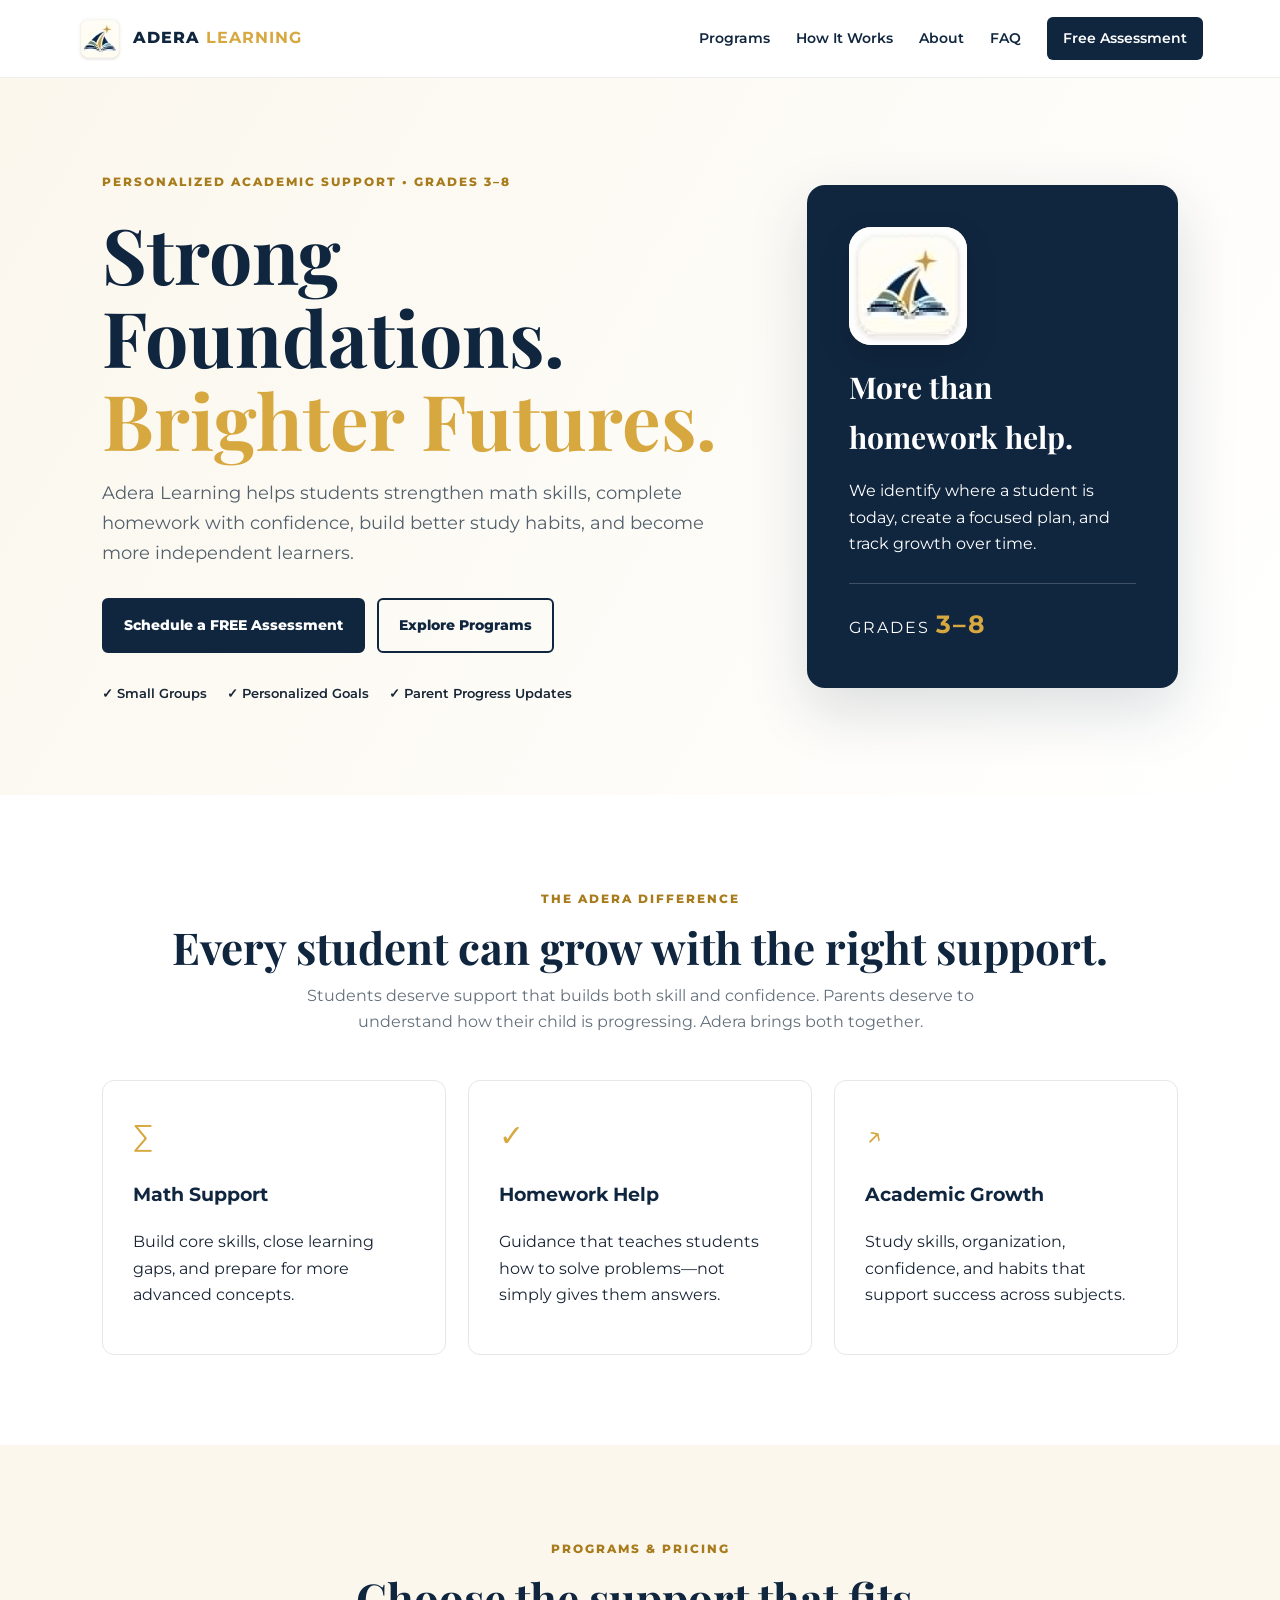
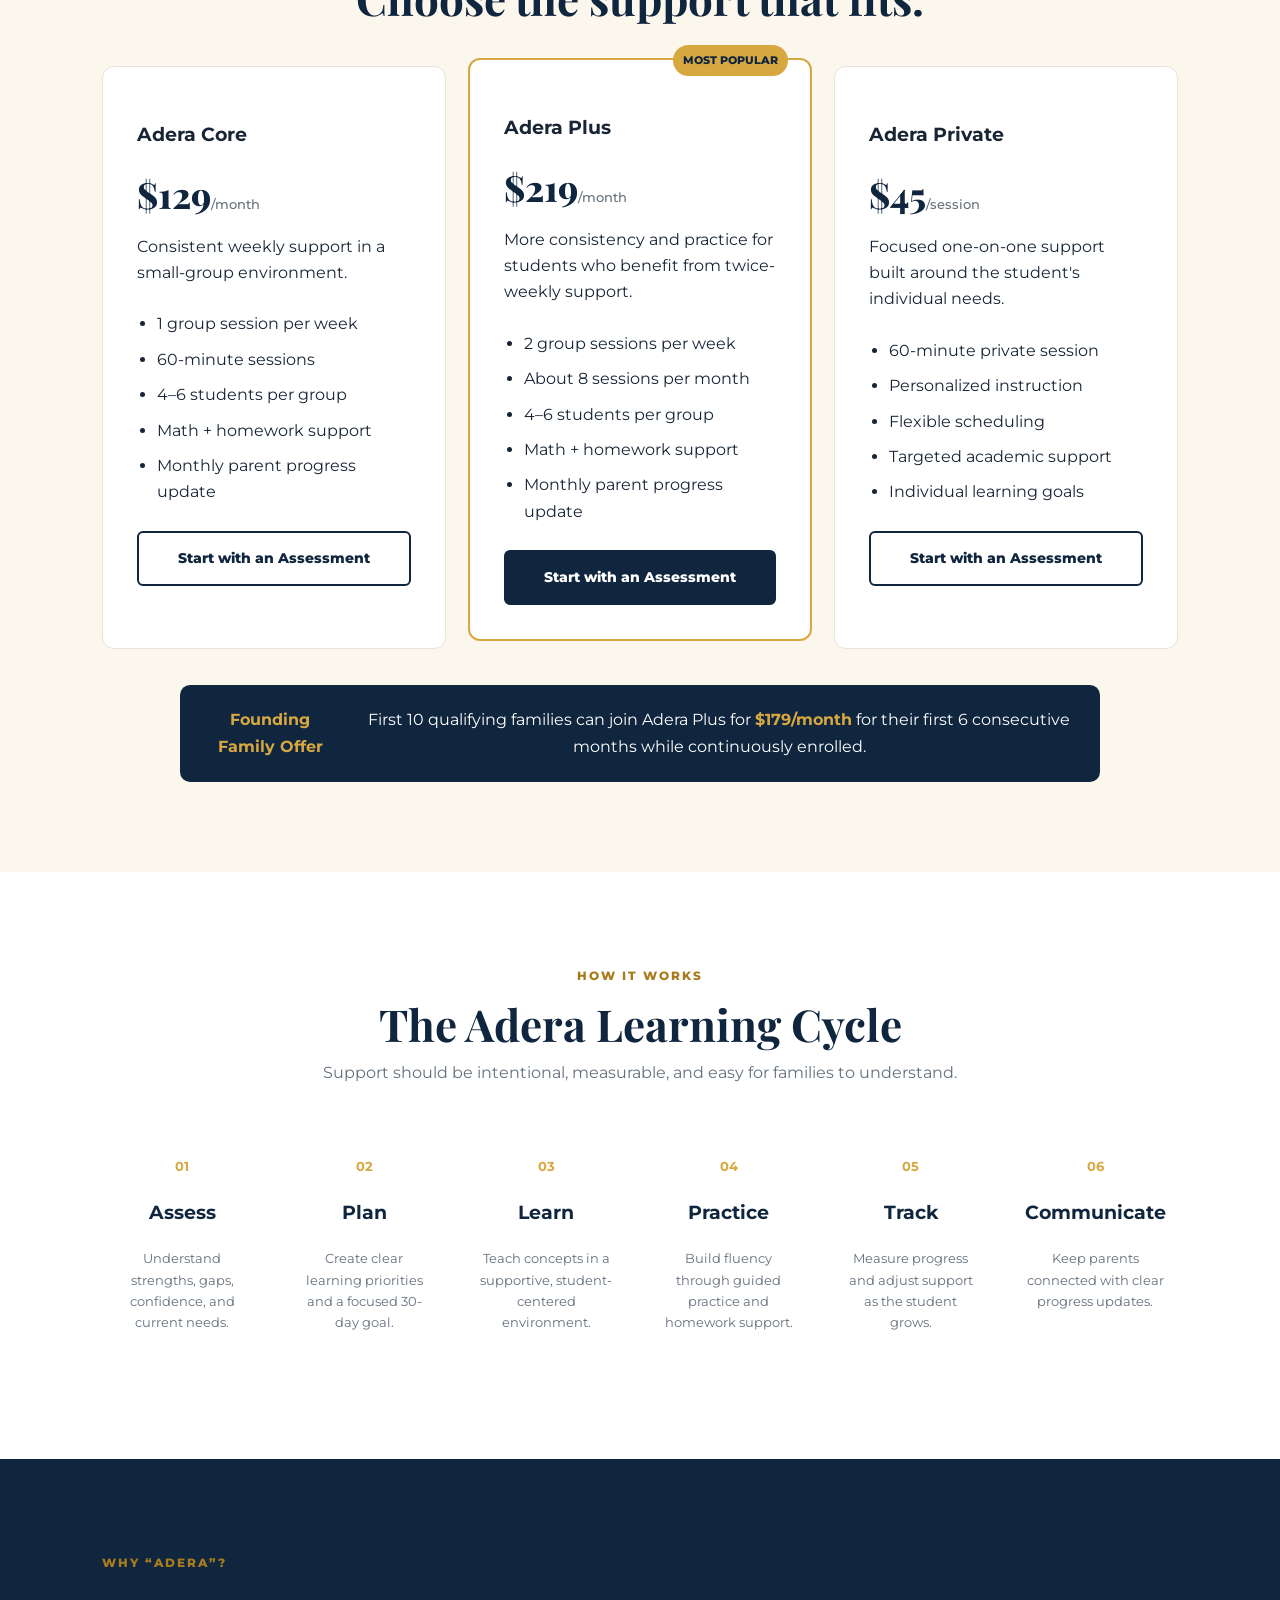
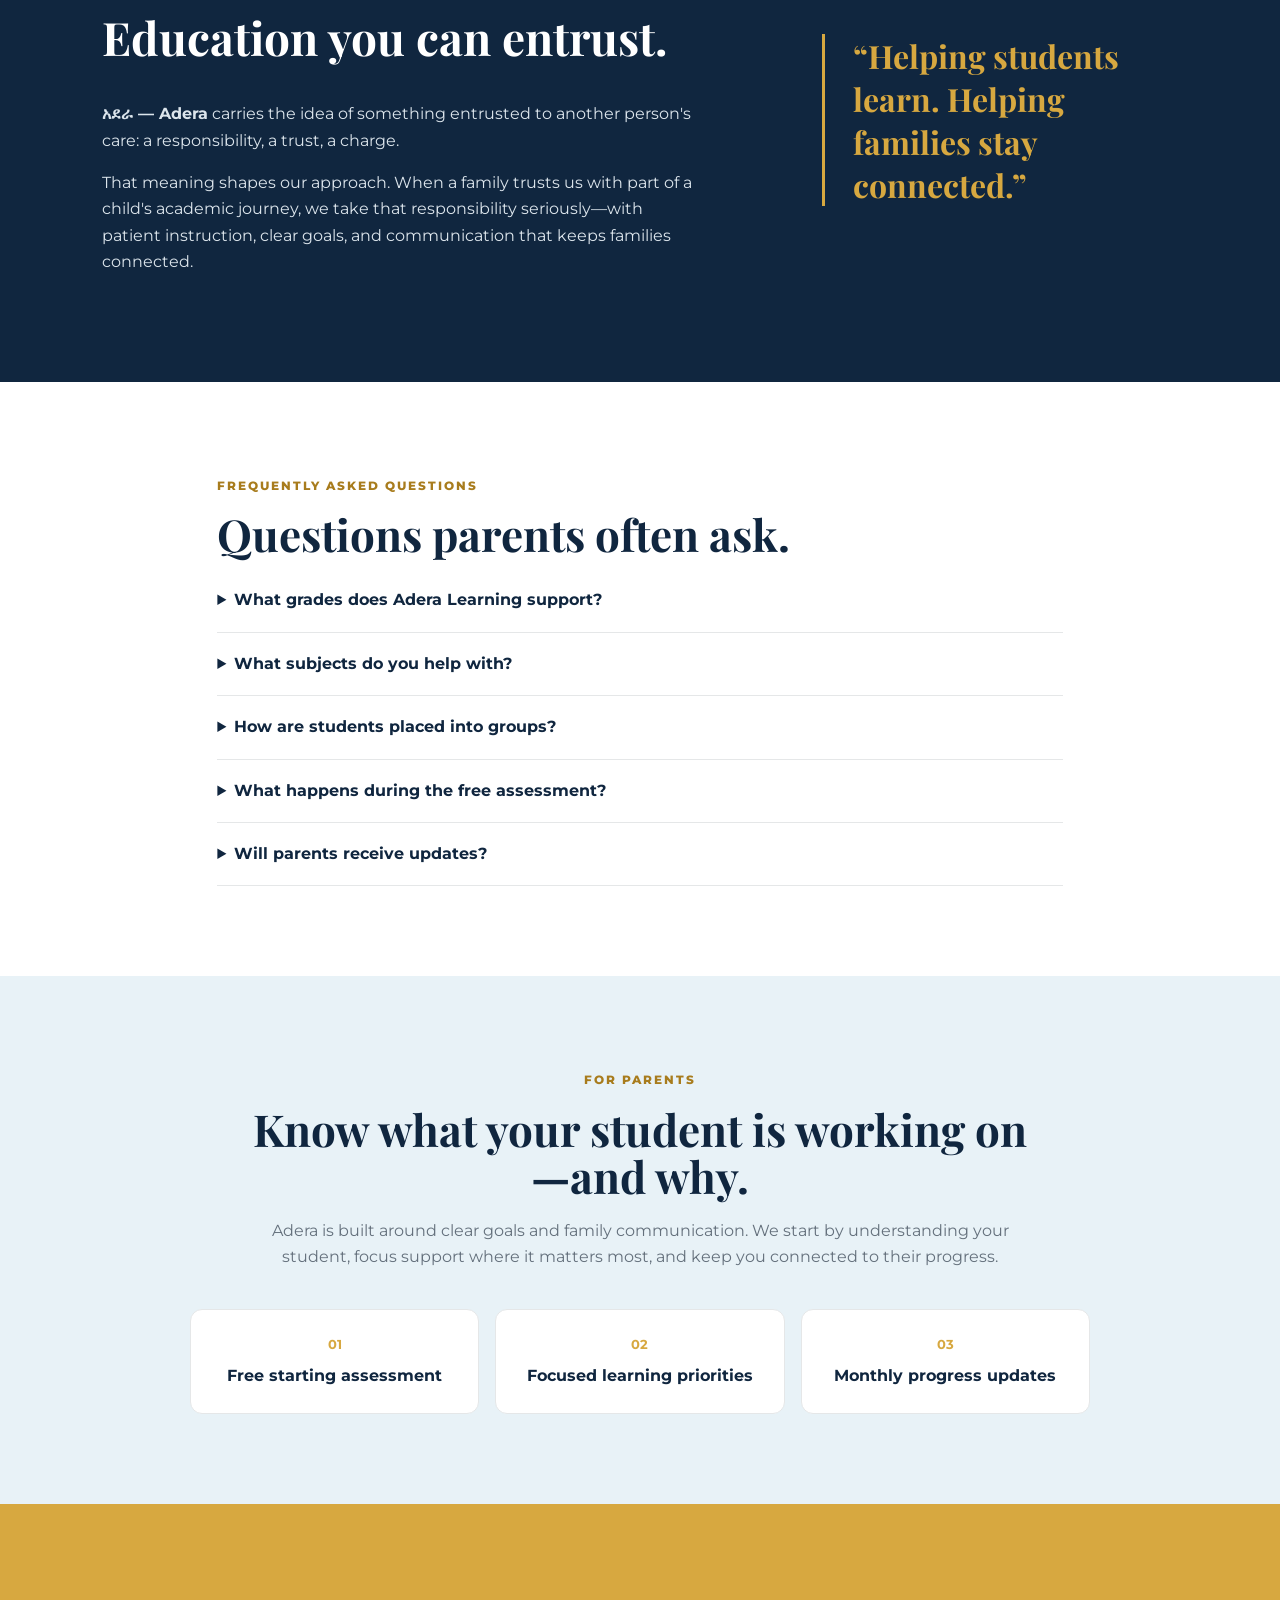
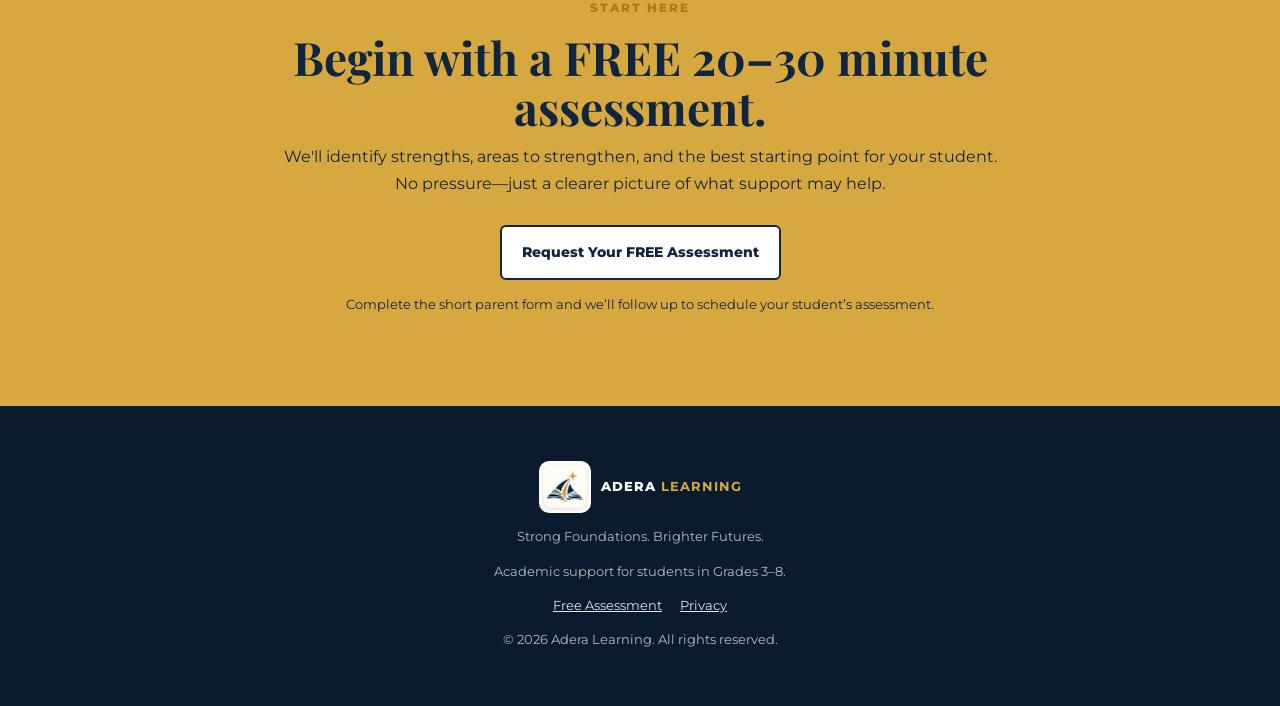
==== commit f39a4d7a: "Use direct JPG logo asset across website" ====
--- a/index.html
+++ b/index.html
@@ -12,7 +12,7 @@
   <meta property="og:image" content="https://aderalearning.com/assets/adera-social-card.svg">
   <meta name="twitter:card" content="summary_large_image">
   <meta name="twitter:image" content="https://aderalearning.com/assets/adera-social-card.svg">
-  <link rel="icon" type="image/svg+xml" href="assets/adera-logo-official.svg">
+  <link rel="icon" type="image/jpeg" href="assets/adera-logo.jpg">
   <link rel="canonical" href="https://aderalearning.com/">
   <title>Adera Learning | Strong Foundations. Brighter Futures.</title>
   <link rel="preconnect" href="https://fonts.googleapis.com">
@@ -23,7 +23,7 @@
 <body>
 <a class="skip-link" href="#main-content">Skip to main content</a>
 <header class="site-header">
-  <a class="brand" href="#home"><img src="assets/adera-logo-official.svg" alt="Adera Learning logo" class="brand-logo"><span>ADERA <b>LEARNING</b></span></a>
+  <a class="brand" href="#home"><img src="assets/adera-logo.jpg" alt="Adera Learning logo" class="brand-logo"><span>ADERA <b>LEARNING</b></span></a>
   <button class="menu" aria-label="Open navigation" aria-expanded="false" aria-controls="primary-nav">☰</button>
   <nav id="primary-nav" aria-label="Primary navigation">
     <a href="#programs">Programs</a><a href="#method">How It Works</a><a href="#about">About</a><a href="#faq">FAQ</a>
@@ -41,7 +41,7 @@
     <div class="trust"><span>✓ Small Groups</span><span>✓ Personalized Goals</span><span>✓ Parent Progress Updates</span></div>
   </div>
   <div class="hero-card">
-    <img src="assets/adera-logo-official.svg" alt="" class="hero-logo" aria-hidden="true">
+    <img src="assets/adera-logo.jpg" alt="" class="hero-logo" aria-hidden="true">
     <h3>More than homework help.</h3>
     <p>We identify where a student is today, create a focused plan, and track growth over time.</p>
     <div class="grade-badge">GRADES <strong>3–8</strong></div>
@@ -111,7 +111,7 @@
 </section>
 </main>
 
-<footer><div class="brand"><img src="assets/adera-logo-official.svg" alt="Adera Learning logo" class="brand-logo"><span>ADERA <b>LEARNING</b></span></div><p>Strong Foundations. Brighter Futures.</p><p>Academic support for students in Grades 3–8.</p><p class="footer-links"><a href="https://docs.google.com/forms/d/e/1FAIpQLSexDs1sQbeZbX_6W5kukqbnisSiM3JceWRYBIr-ihDtSS-ZzQ/viewform" target="_blank" rel="noopener">Free Assessment</a><a href="privacy.html">Privacy</a></p><div>© <span id="year"></span> Adera Learning. All rights reserved.</div></footer>
+<footer><div class="brand"><img src="assets/adera-logo.jpg" alt="Adera Learning logo" class="brand-logo"><span>ADERA <b>LEARNING</b></span></div><p>Strong Foundations. Brighter Futures.</p><p>Academic support for students in Grades 3–8.</p><p class="footer-links"><a href="https://docs.google.com/forms/d/e/1FAIpQLSexDs1sQbeZbX_6W5kukqbnisSiM3JceWRYBIr-ihDtSS-ZzQ/viewform" target="_blank" rel="noopener">Free Assessment</a><a href="privacy.html">Privacy</a></p><div>© <span id="year"></span> Adera Learning. All rights reserved.</div></footer>
 <script src="script.js"></script>
 </body>
 </html>
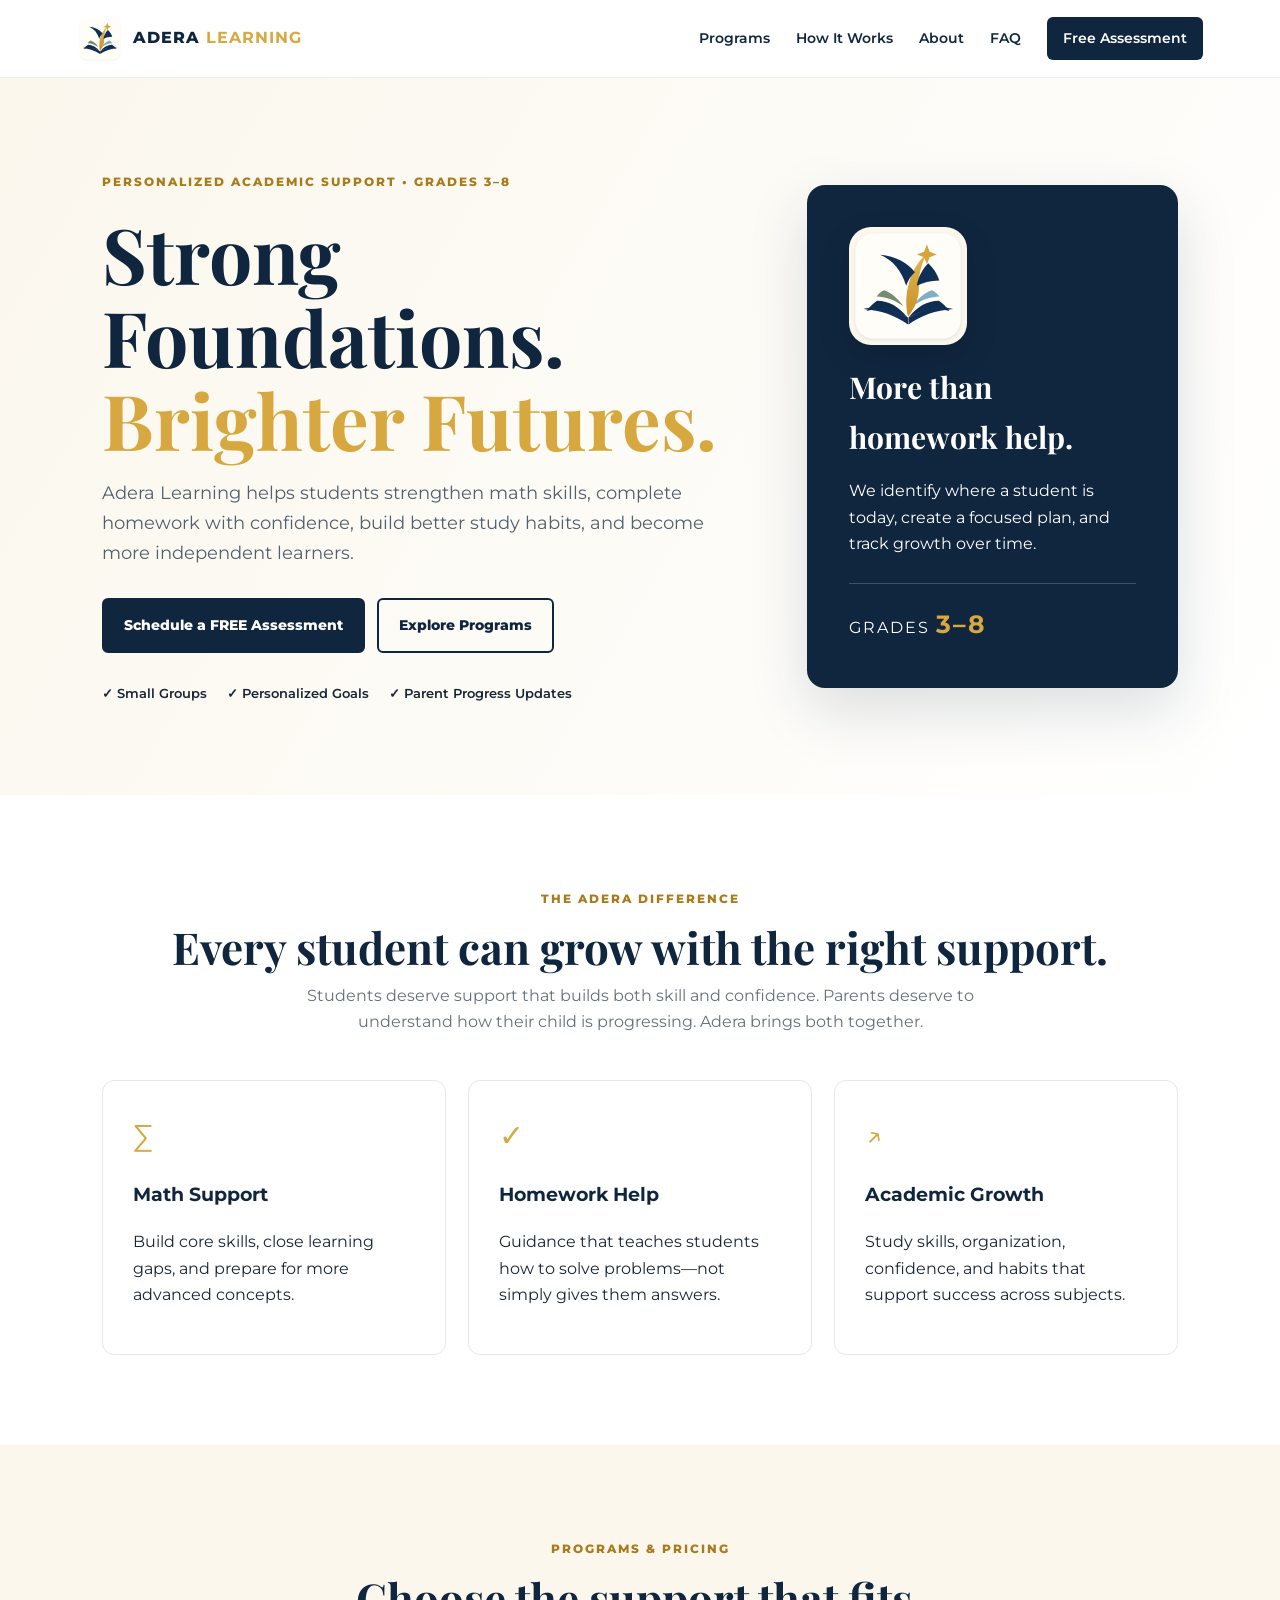
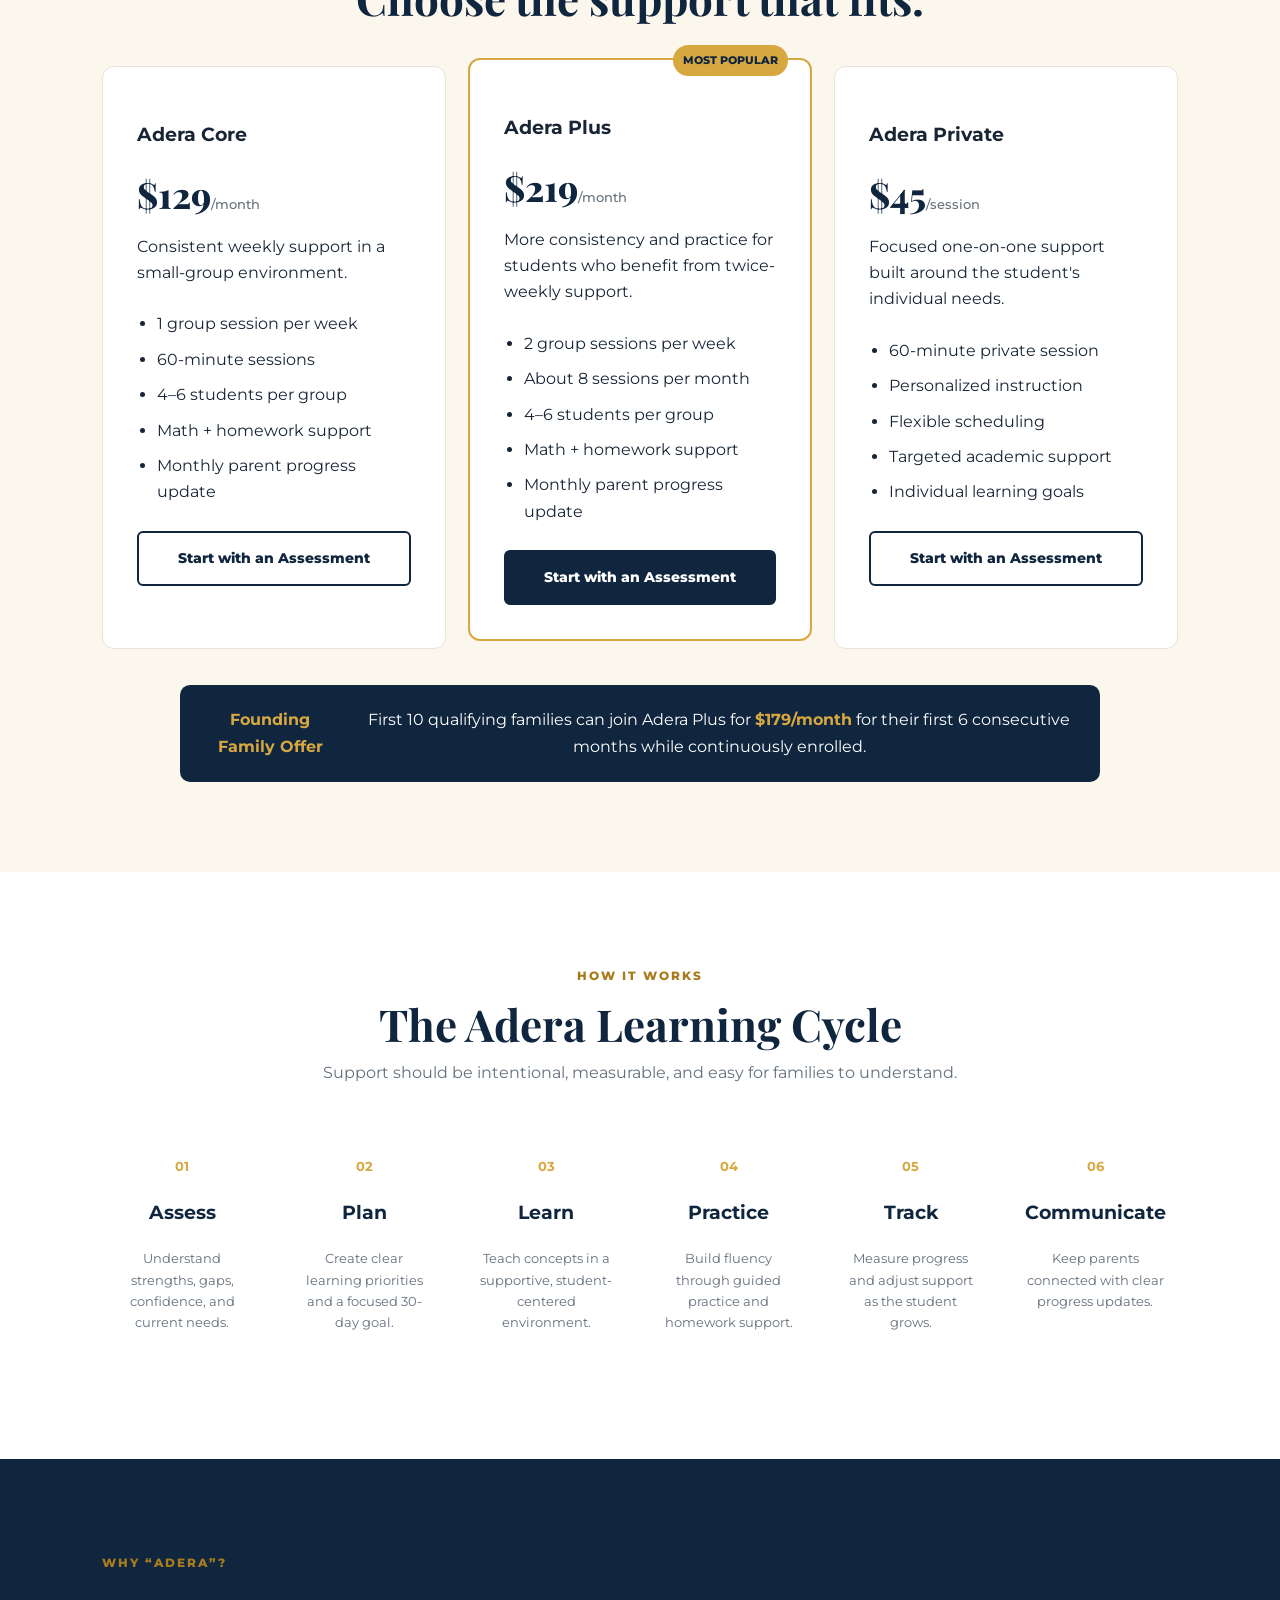
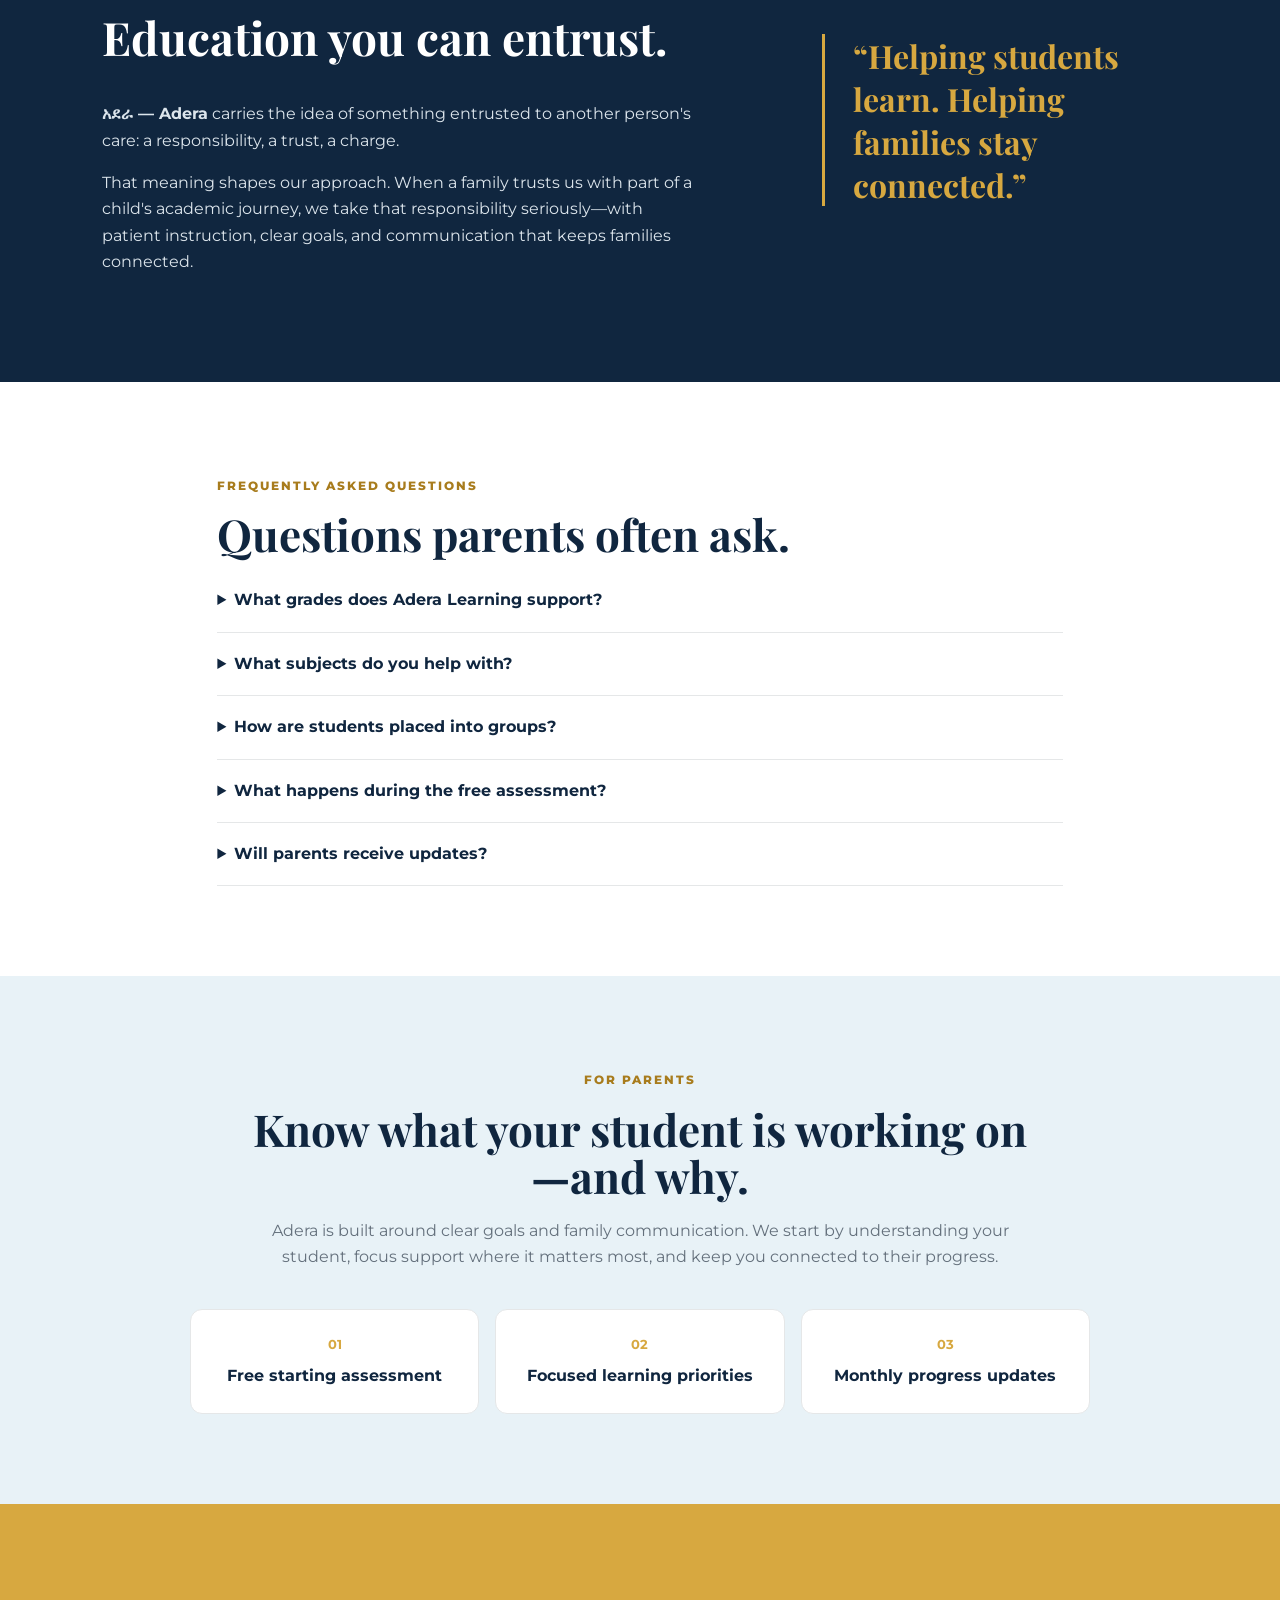
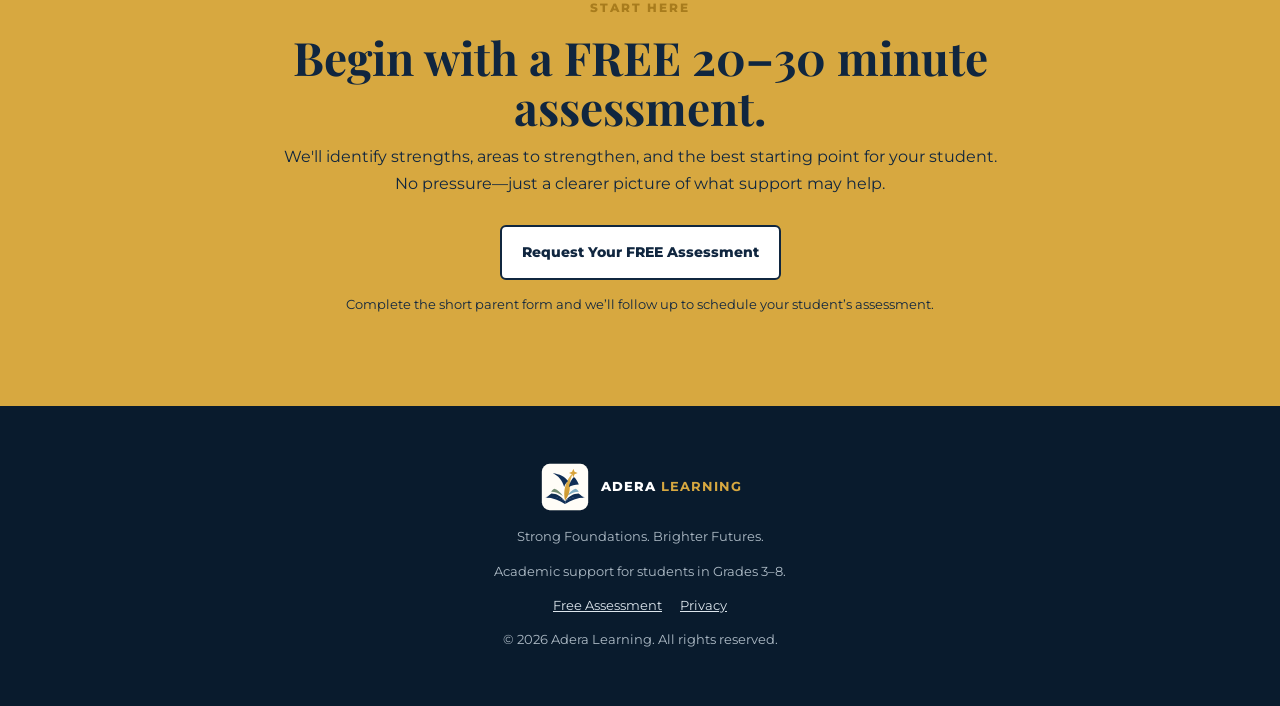
==== commit 1909b510: "Use crisp vector logo across Adera website" ====
--- a/index.html
+++ b/index.html
@@ -12,7 +12,7 @@
   <meta property="og:image" content="https://aderalearning.com/assets/adera-social-card.svg">
   <meta name="twitter:card" content="summary_large_image">
   <meta name="twitter:image" content="https://aderalearning.com/assets/adera-social-card.svg">
-  <link rel="icon" type="image/jpeg" href="assets/adera-logo.jpg">
+  <link rel="icon" type="image/svg+xml" href="assets/adera-logo.svg">
   <link rel="canonical" href="https://aderalearning.com/">
   <title>Adera Learning | Strong Foundations. Brighter Futures.</title>
   <link rel="preconnect" href="https://fonts.googleapis.com">
@@ -23,7 +23,7 @@
 <body>
 <a class="skip-link" href="#main-content">Skip to main content</a>
 <header class="site-header">
-  <a class="brand" href="#home"><img src="assets/adera-logo.jpg" alt="Adera Learning logo" class="brand-logo"><span>ADERA <b>LEARNING</b></span></a>
+  <a class="brand" href="#home"><img src="assets/adera-logo.svg" alt="Adera Learning logo" class="brand-logo"><span>ADERA <b>LEARNING</b></span></a>
   <button class="menu" aria-label="Open navigation" aria-expanded="false" aria-controls="primary-nav">☰</button>
   <nav id="primary-nav" aria-label="Primary navigation">
     <a href="#programs">Programs</a><a href="#method">How It Works</a><a href="#about">About</a><a href="#faq">FAQ</a>
@@ -41,7 +41,7 @@
     <div class="trust"><span>✓ Small Groups</span><span>✓ Personalized Goals</span><span>✓ Parent Progress Updates</span></div>
   </div>
   <div class="hero-card">
-    <img src="assets/adera-logo.jpg" alt="" class="hero-logo" aria-hidden="true">
+    <img src="assets/adera-logo.svg" alt="" class="hero-logo" aria-hidden="true">
     <h3>More than homework help.</h3>
     <p>We identify where a student is today, create a focused plan, and track growth over time.</p>
     <div class="grade-badge">GRADES <strong>3–8</strong></div>
@@ -111,7 +111,7 @@
 </section>
 </main>
 
-<footer><div class="brand"><img src="assets/adera-logo.jpg" alt="Adera Learning logo" class="brand-logo"><span>ADERA <b>LEARNING</b></span></div><p>Strong Foundations. Brighter Futures.</p><p>Academic support for students in Grades 3–8.</p><p class="footer-links"><a href="https://docs.google.com/forms/d/e/1FAIpQLSexDs1sQbeZbX_6W5kukqbnisSiM3JceWRYBIr-ihDtSS-ZzQ/viewform" target="_blank" rel="noopener">Free Assessment</a><a href="privacy.html">Privacy</a></p><div>© <span id="year"></span> Adera Learning. All rights reserved.</div></footer>
+<footer><div class="brand"><img src="assets/adera-logo.svg" alt="Adera Learning logo" class="brand-logo"><span>ADERA <b>LEARNING</b></span></div><p>Strong Foundations. Brighter Futures.</p><p>Academic support for students in Grades 3–8.</p><p class="footer-links"><a href="https://docs.google.com/forms/d/e/1FAIpQLSexDs1sQbeZbX_6W5kukqbnisSiM3JceWRYBIr-ihDtSS-ZzQ/viewform" target="_blank" rel="noopener">Free Assessment</a><a href="privacy.html">Privacy</a></p><div>© <span id="year"></span> Adera Learning. All rights reserved.</div></footer>
 <script src="script.js"></script>
 </body>
 </html>
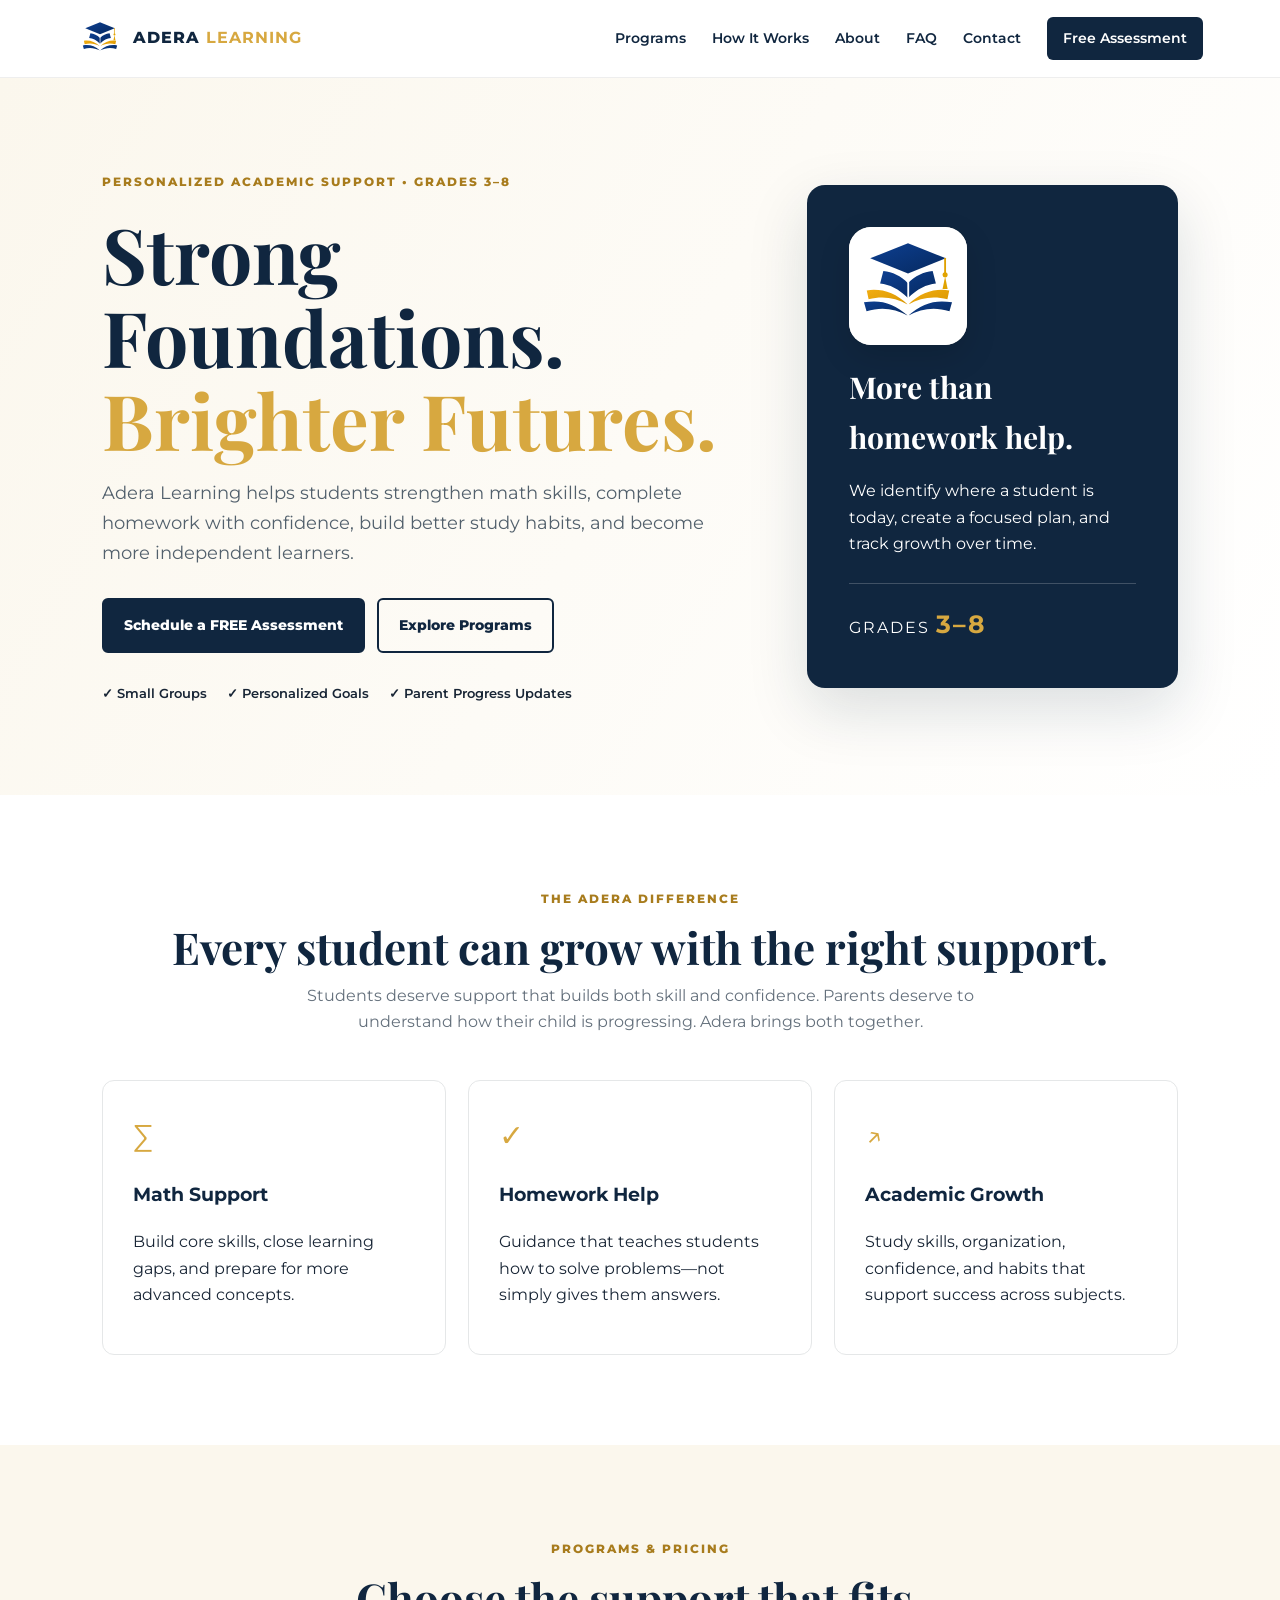
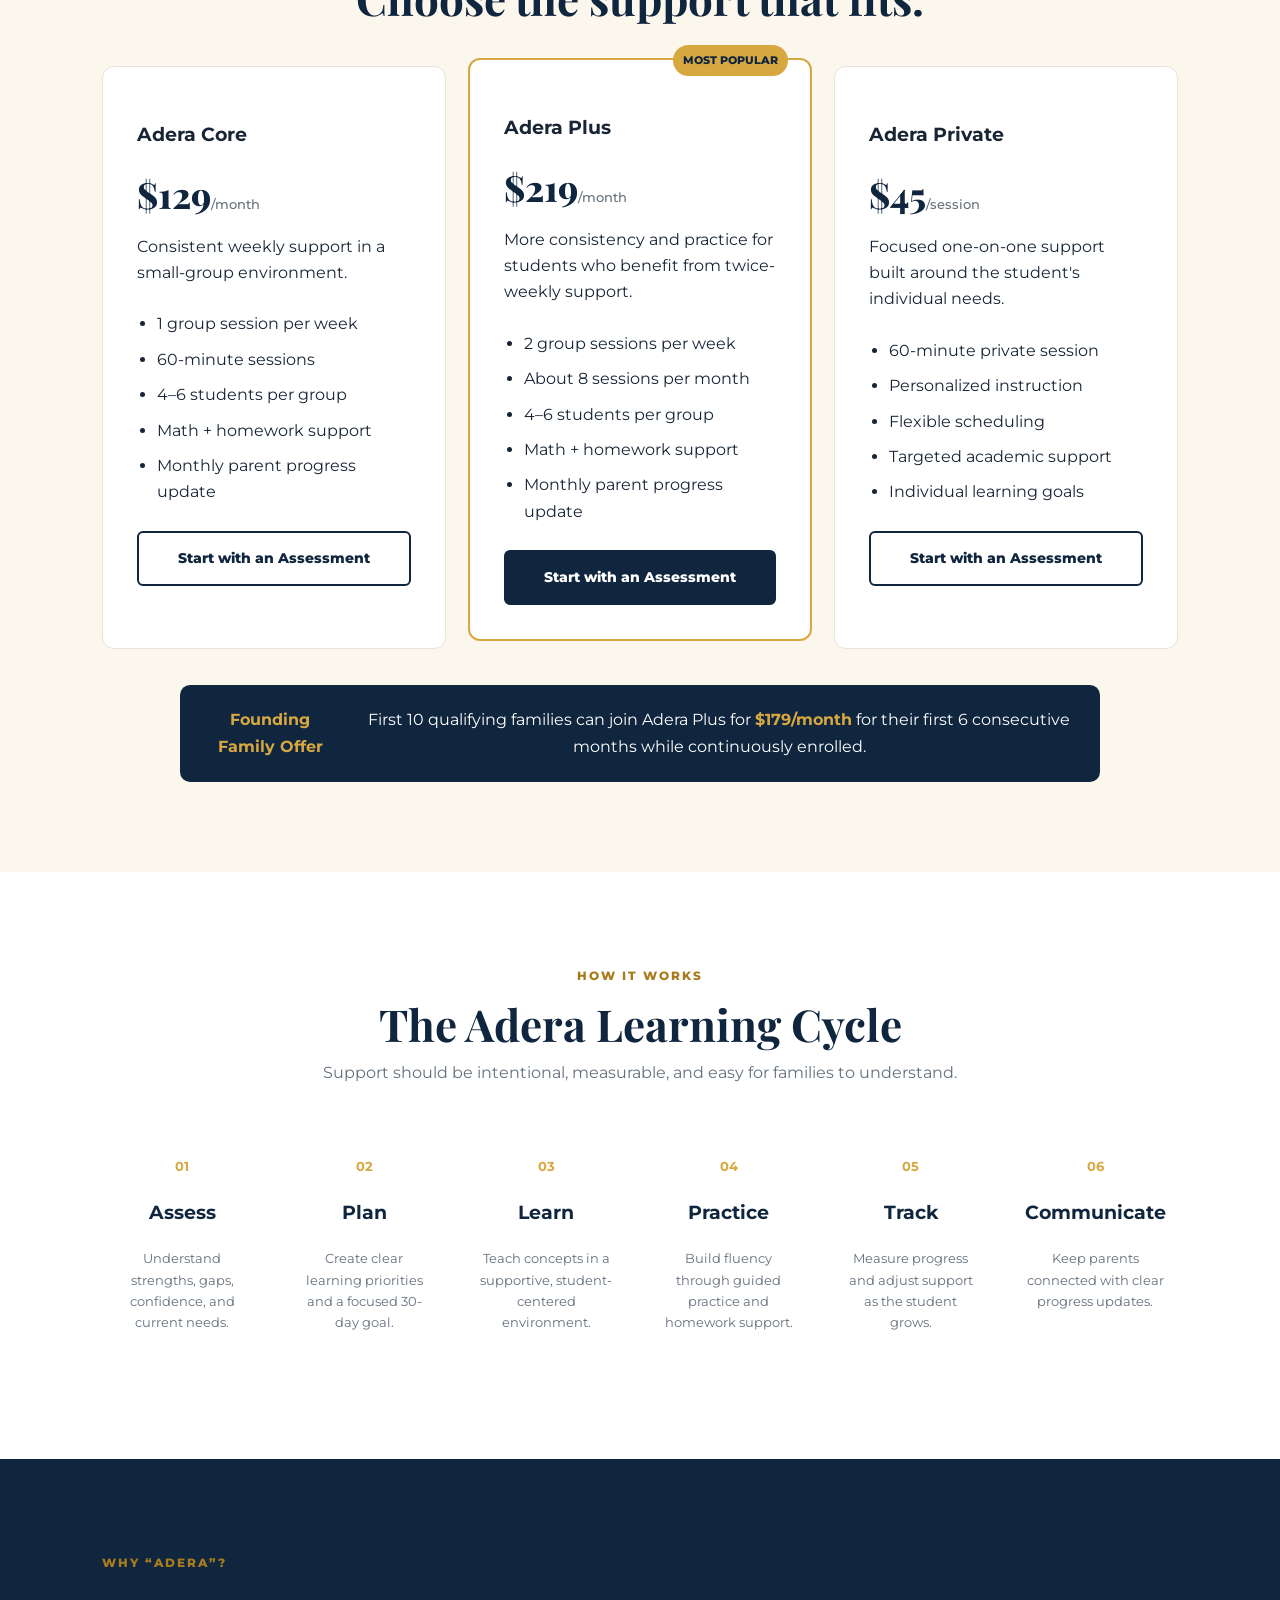
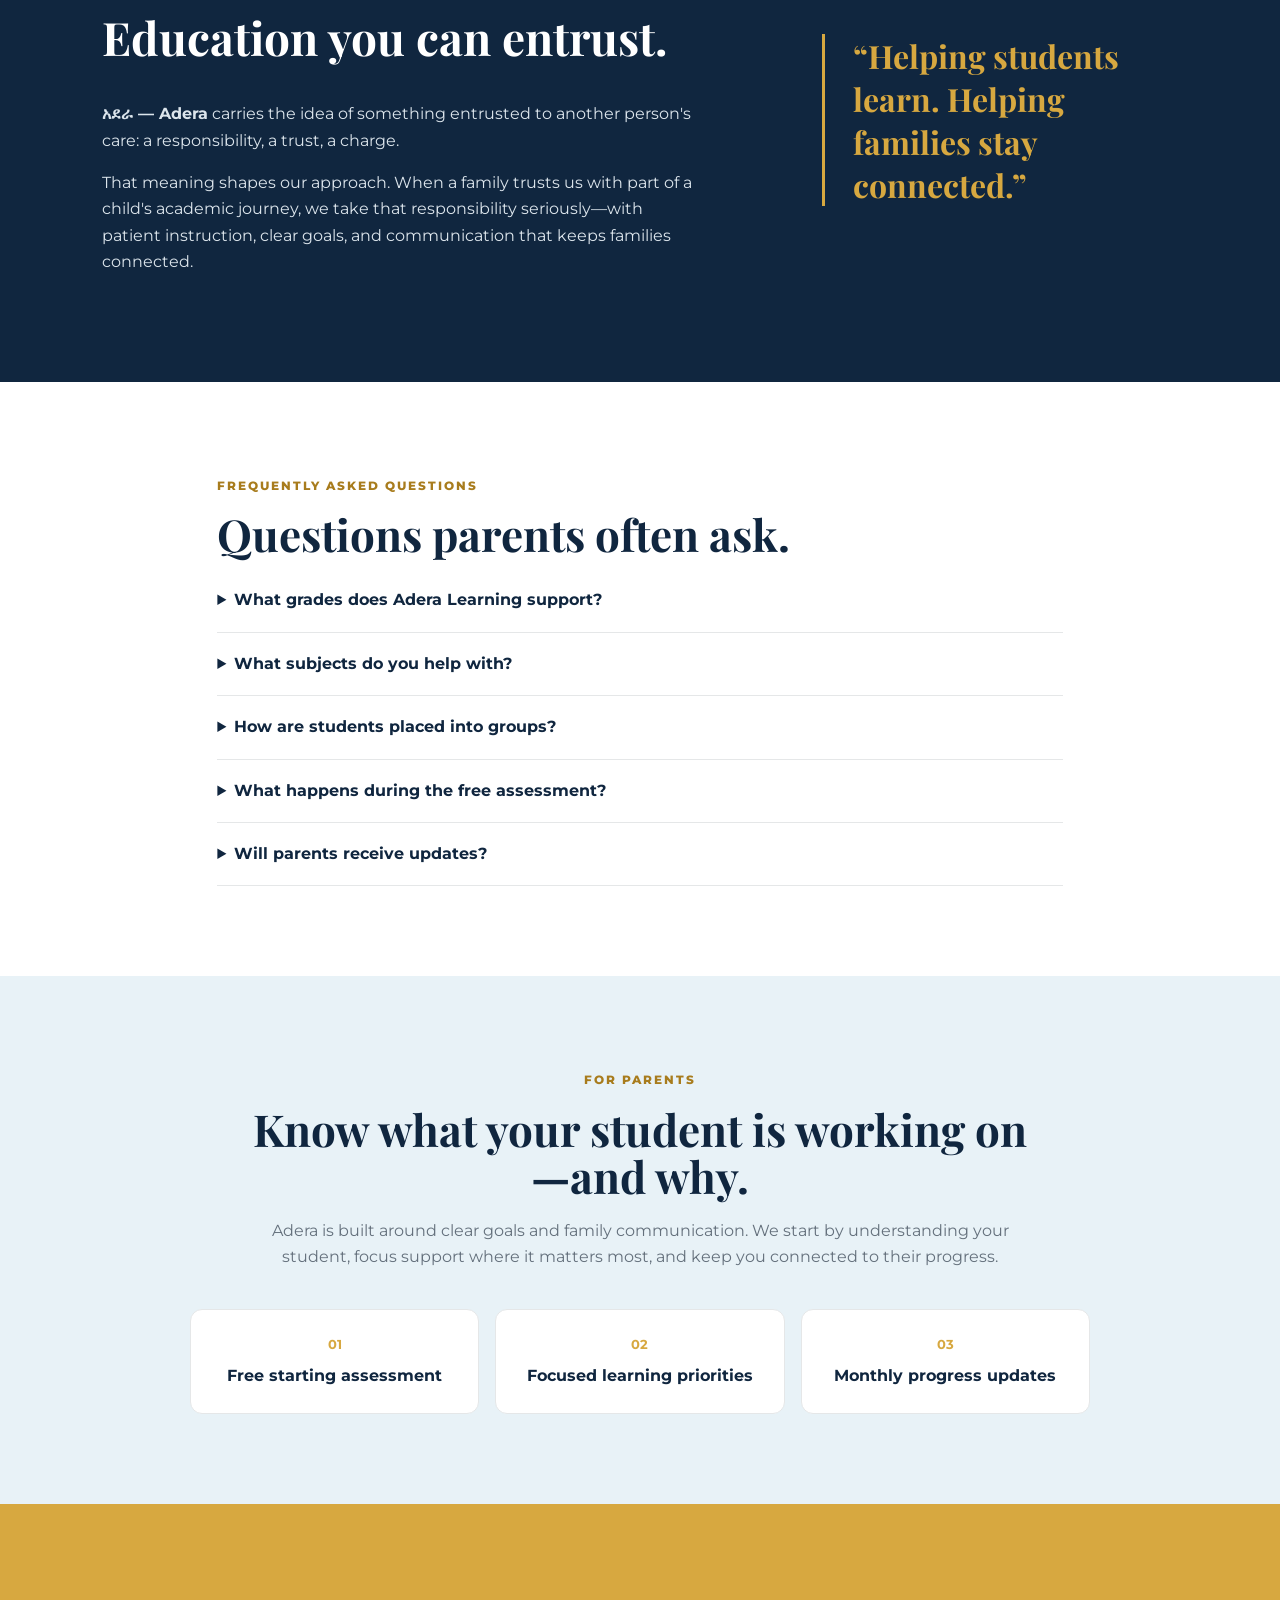
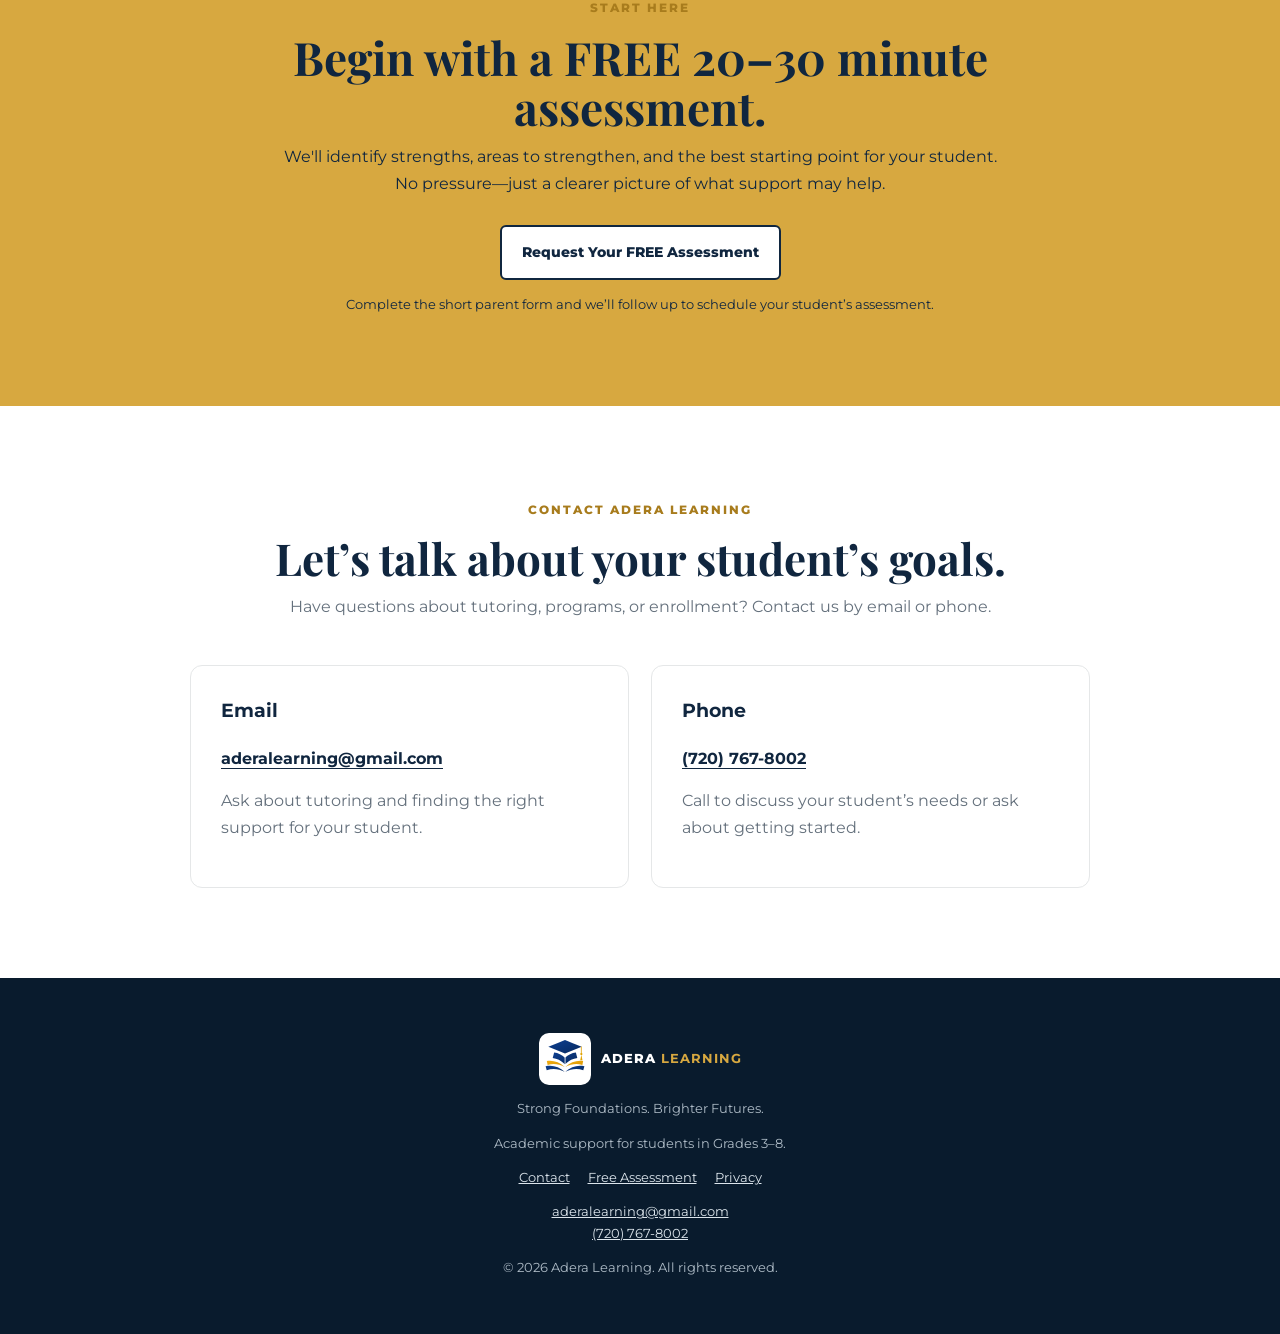
==== commit bb7bf0fc: "Add Adera Learning contact section with email and phone links" ====
--- a/index.html
+++ b/index.html
@@ -19,6 +19,13 @@
   <link rel="preconnect" href="https://fonts.gstatic.com" crossorigin>
   <link href="https://fonts.googleapis.com/css2?family=Montserrat:wght@400;500;600;700;800&family=Playfair+Display:wght@700;800&display=swap" rel="stylesheet">
   <link rel="stylesheet" href="styles.css">
+  <style>
+    #contact{scroll-margin-top:96px}
+    .contact-grid{grid-template-columns:repeat(auto-fit,minmax(min(100%,260px),1fr));max-width:900px;margin:auto}
+    .contact-grid a{color:var(--navy);font-weight:700;text-underline-offset:4px;overflow-wrap:anywhere}
+    .contact-grid h3{margin-top:0}
+    .contact-grid p{color:var(--muted)}
+  </style>
 </head>
 <body>
 <a class="skip-link" href="#main-content">Skip to main content</a>
@@ -26,7 +33,7 @@
   <a class="brand" href="#home"><img src="assets/adera-logo.svg" alt="Adera Learning logo" class="brand-logo"><span>ADERA <b>LEARNING</b></span></a>
   <button class="menu" aria-label="Open navigation" aria-expanded="false" aria-controls="primary-nav">☰</button>
   <nav id="primary-nav" aria-label="Primary navigation">
-    <a href="#programs">Programs</a><a href="#method">How It Works</a><a href="#about">About</a><a href="#faq">FAQ</a>
+    <a href="#programs">Programs</a><a href="#method">How It Works</a><a href="#about">About</a><a href="#faq">FAQ</a><a href="#contact">Contact</a>
     <a class="nav-cta" href="https://docs.google.com/forms/d/e/1FAIpQLSexDs1sQbeZbX_6W5kukqbnisSiM3JceWRYBIr-ihDtSS-ZzQ/viewform" target="_blank" rel="noopener">Free Assessment</a>
   </nav>
 </header>
@@ -109,9 +116,27 @@
   <a class="btn light" href="https://docs.google.com/forms/d/e/1FAIpQLSexDs1sQbeZbX_6W5kukqbnisSiM3JceWRYBIr-ihDtSS-ZzQ/viewform" target="_blank" rel="noopener">Request Your FREE Assessment</a>
   <small>Complete the short parent form and we’ll follow up to schedule your student’s assessment.</small>
 </section>
+
+<section class="intro" id="contact" aria-labelledby="contact-title">
+  <span class="eyebrow">CONTACT ADERA LEARNING</span>
+  <h2 id="contact-title">Let’s talk about your student’s goals.</h2>
+  <p>Have questions about tutoring, programs, or enrollment? Contact us by email or phone.</p>
+  <div class="feature-grid contact-grid">
+    <article>
+      <h3>Email</h3>
+      <a href="mailto:aderalearning@gmail.com">aderalearning@gmail.com</a>
+      <p>Ask about tutoring and finding the right support for your student.</p>
+    </article>
+    <article>
+      <h3>Phone</h3>
+      <a href="tel:+17207678002">(720) 767-8002</a>
+      <p>Call to discuss your student’s needs or ask about getting started.</p>
+    </article>
+  </div>
+</section>
 </main>
 
-<footer><div class="brand"><img src="assets/adera-logo.svg" alt="Adera Learning logo" class="brand-logo"><span>ADERA <b>LEARNING</b></span></div><p>Strong Foundations. Brighter Futures.</p><p>Academic support for students in Grades 3–8.</p><p class="footer-links"><a href="https://docs.google.com/forms/d/e/1FAIpQLSexDs1sQbeZbX_6W5kukqbnisSiM3JceWRYBIr-ihDtSS-ZzQ/viewform" target="_blank" rel="noopener">Free Assessment</a><a href="privacy.html">Privacy</a></p><div>© <span id="year"></span> Adera Learning. All rights reserved.</div></footer>
+<footer><div class="brand"><img src="assets/adera-logo.svg" alt="Adera Learning logo" class="brand-logo"><span>ADERA <b>LEARNING</b></span></div><p>Strong Foundations. Brighter Futures.</p><p>Academic support for students in Grades 3–8.</p><p class="footer-links"><a href="#contact">Contact</a><a href="https://docs.google.com/forms/d/e/1FAIpQLSexDs1sQbeZbX_6W5kukqbnisSiM3JceWRYBIr-ihDtSS-ZzQ/viewform" target="_blank" rel="noopener">Free Assessment</a><a href="privacy.html">Privacy</a></p><p><a style="color:#dce5ec;overflow-wrap:anywhere" href="mailto:aderalearning@gmail.com">aderalearning@gmail.com</a><br><a style="color:#dce5ec" href="tel:+17207678002">(720) 767-8002</a></p><div>© <span id="year"></span> Adera Learning. All rights reserved.</div></footer>
 <script src="script.js"></script>
 </body>
 </html>
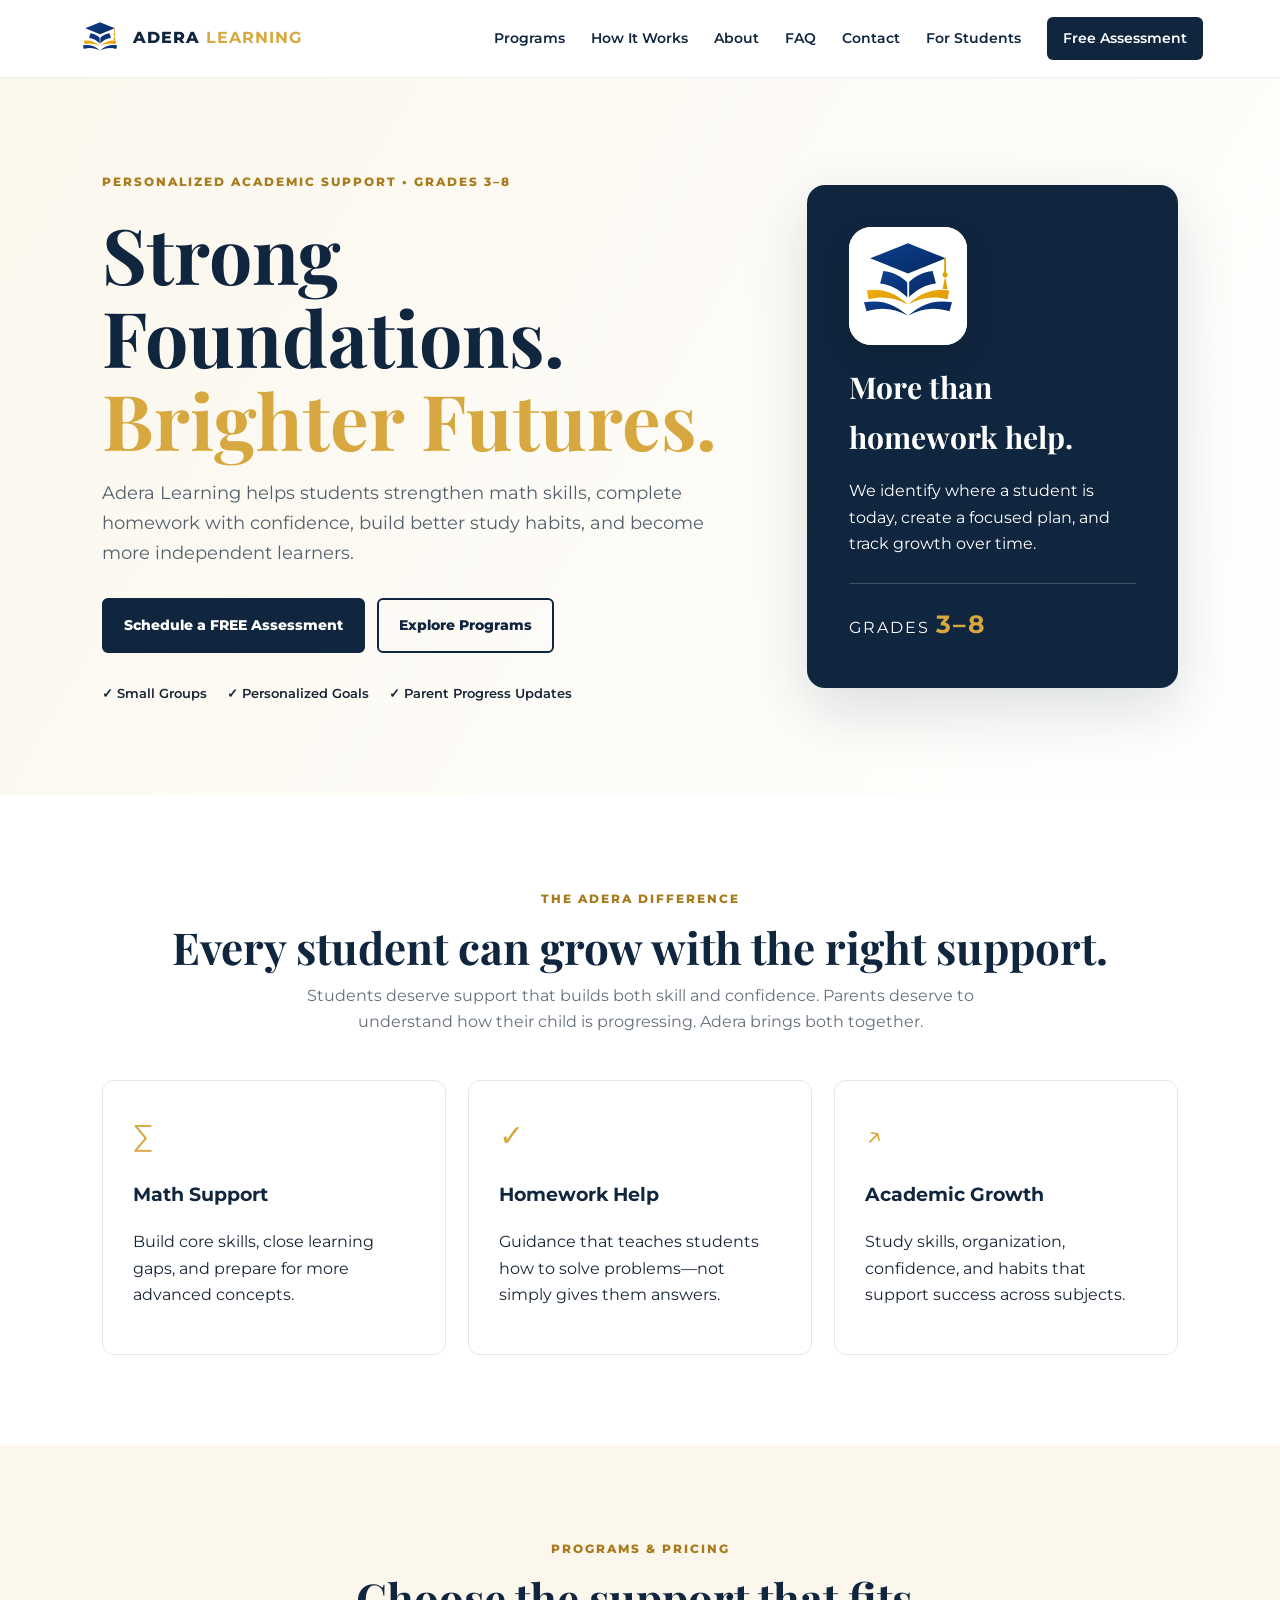
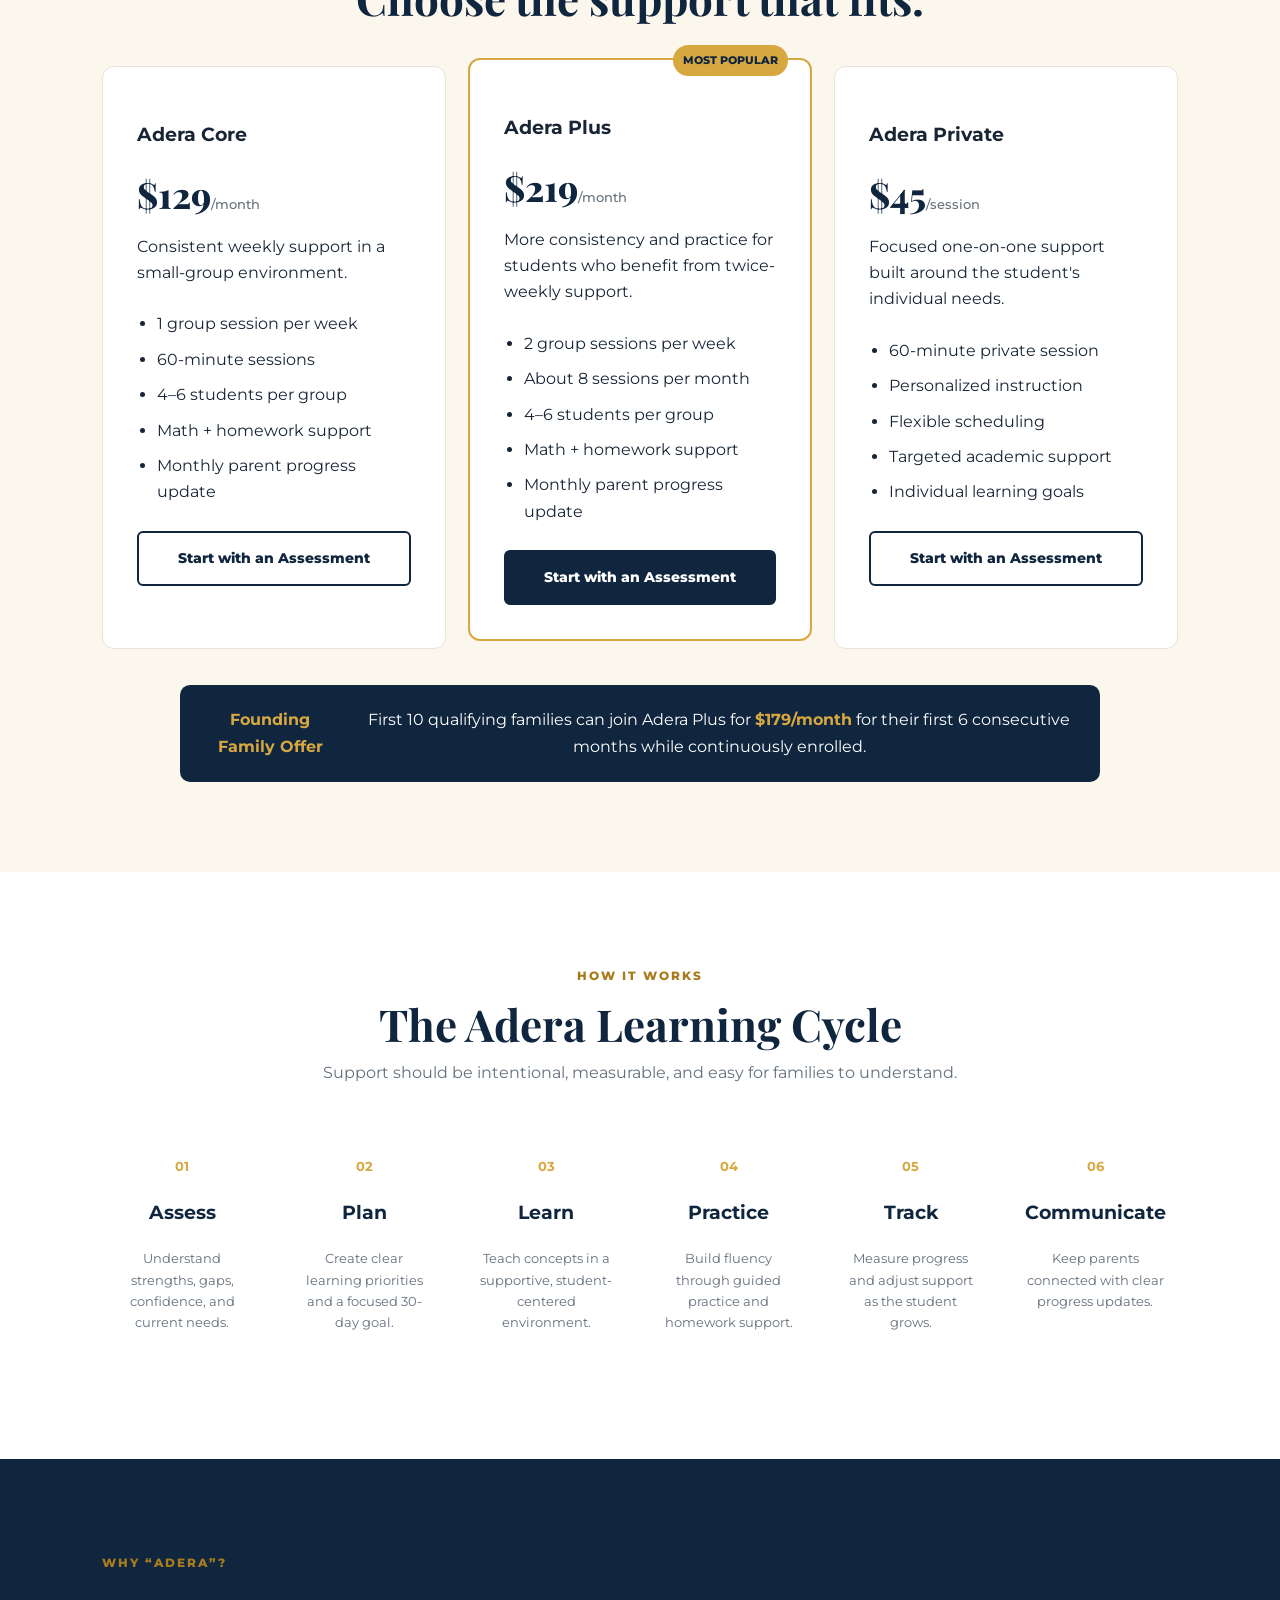
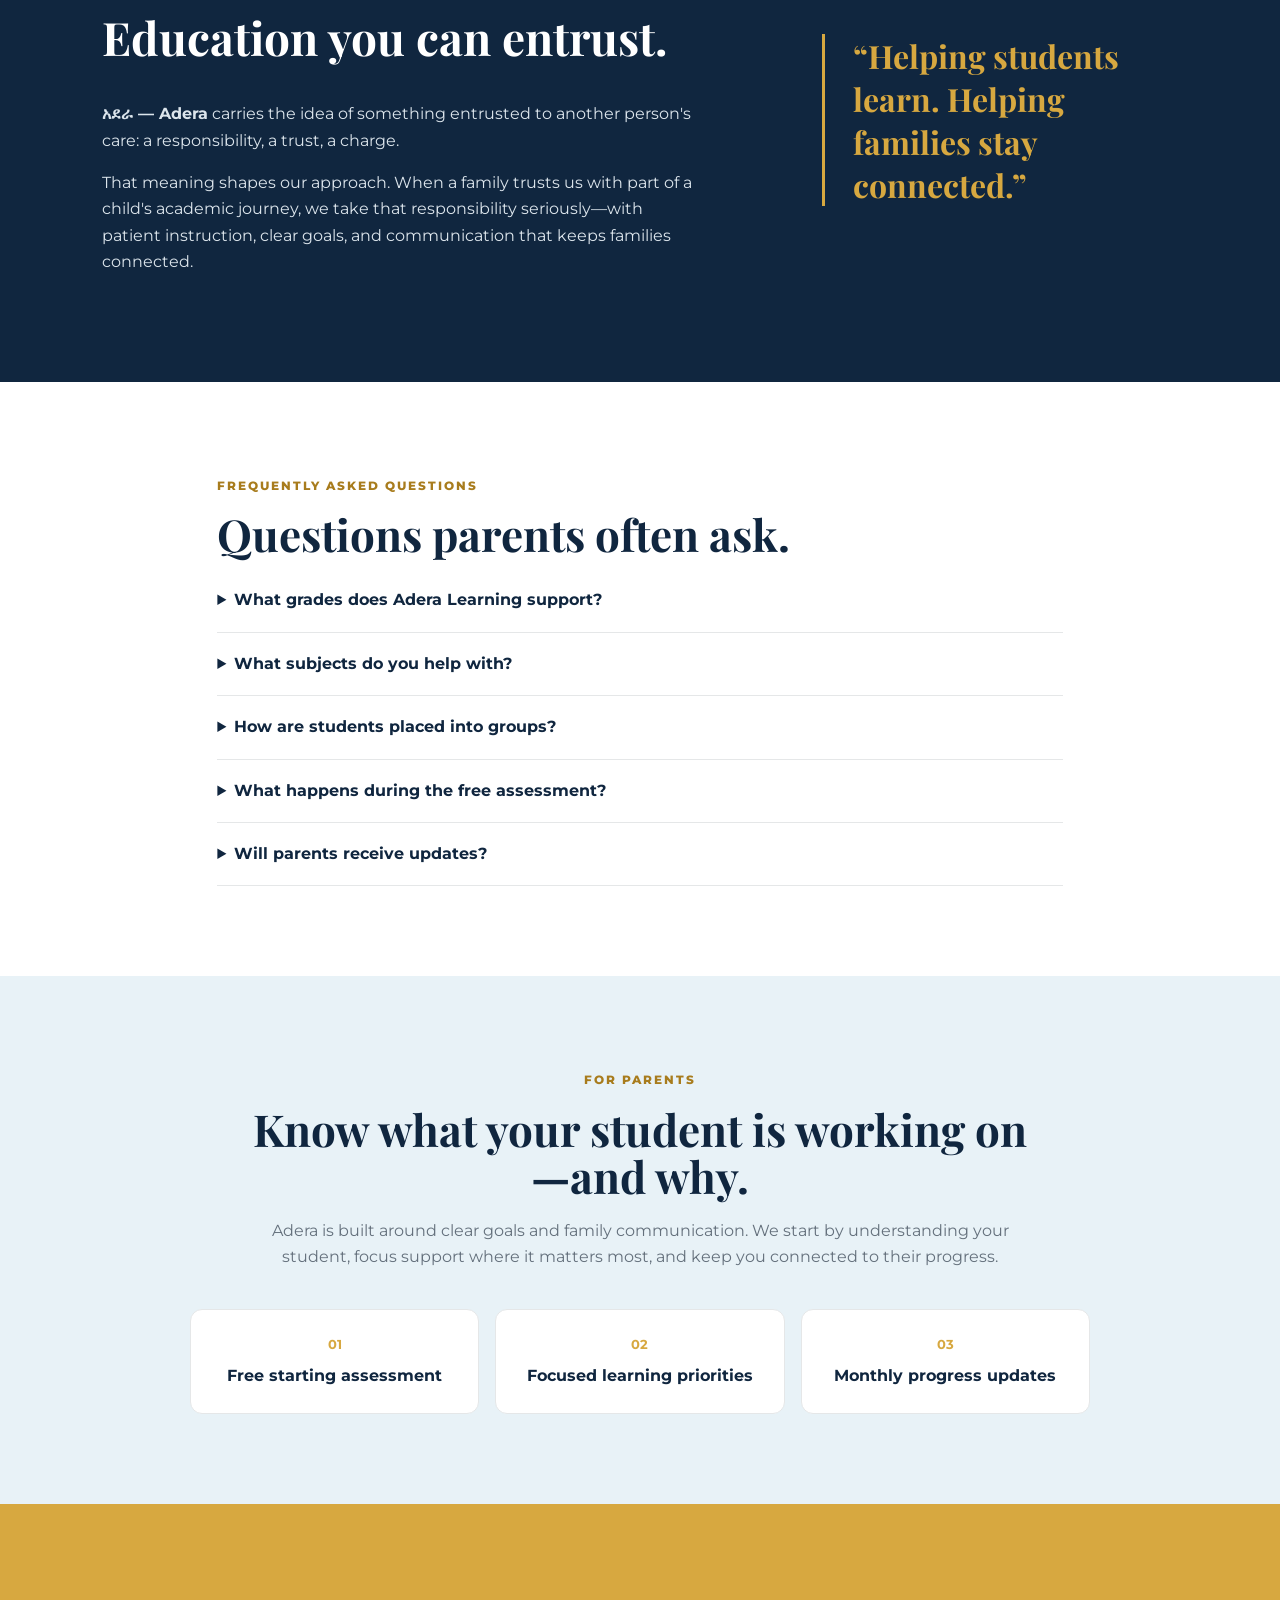
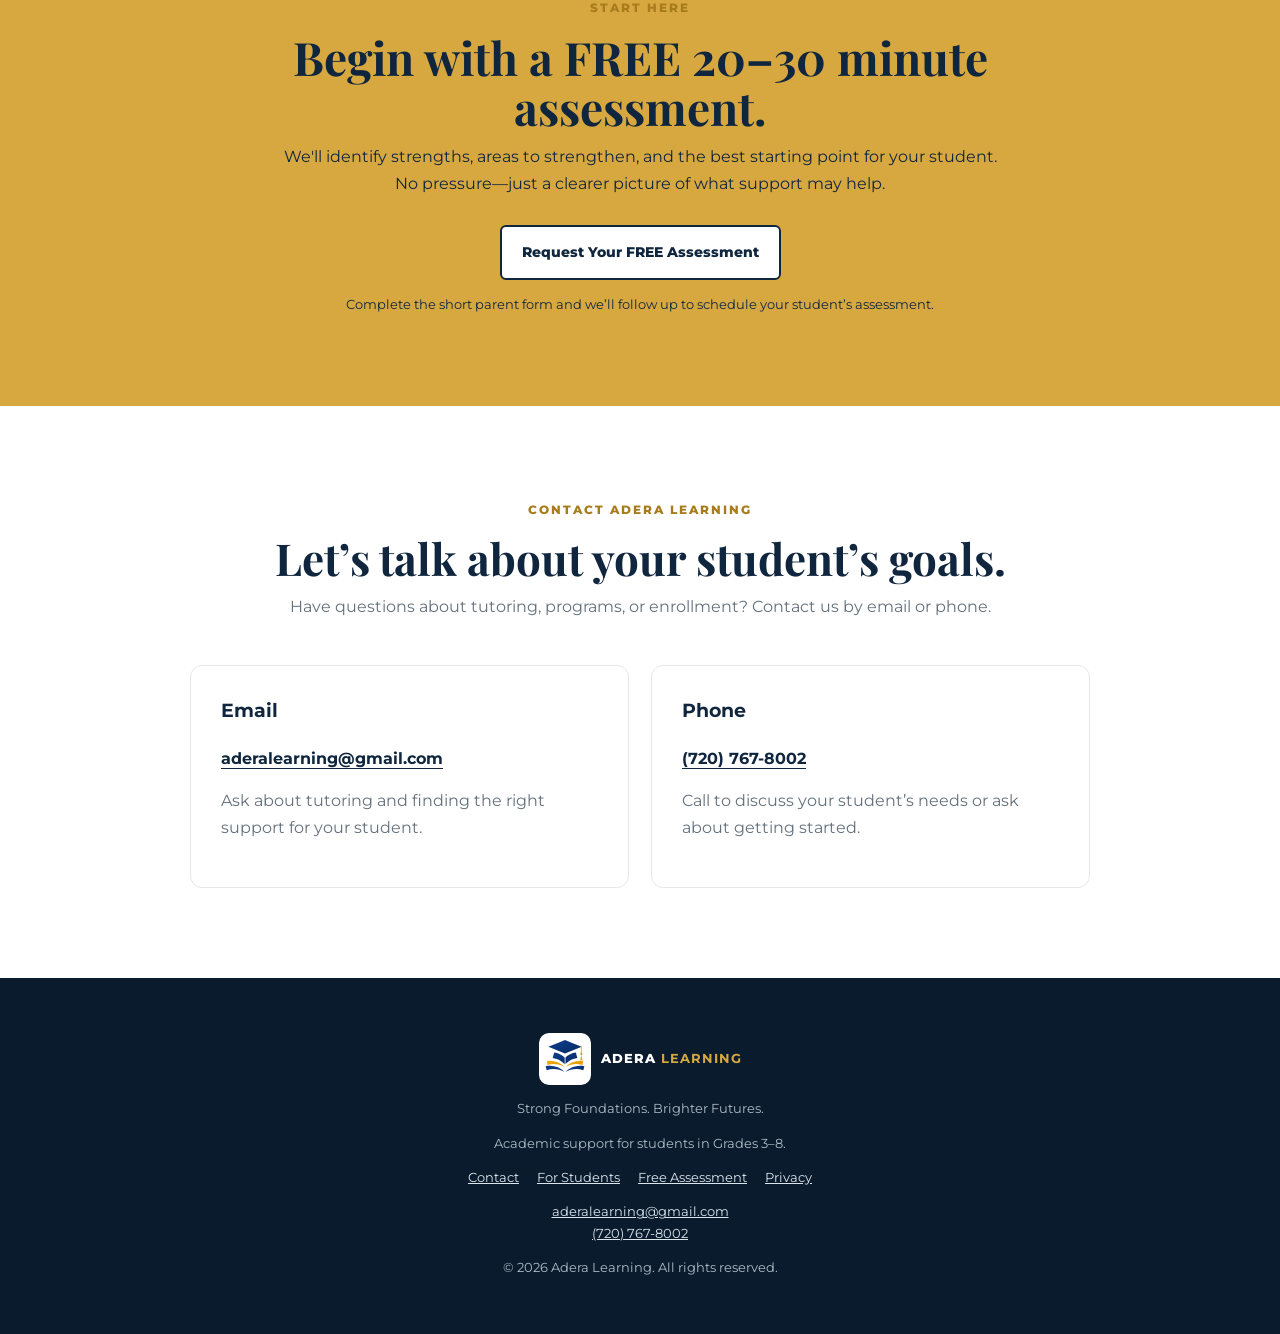
==== commit c789cca5: "Add student registration links to main navigation and footer" ====
--- a/index.html
+++ b/index.html
@@ -20,6 +20,8 @@
   <link href="https://fonts.googleapis.com/css2?family=Montserrat:wght@400;500;600;700;800&family=Playfair+Display:wght@700;800&display=swap" rel="stylesheet">
   <link rel="stylesheet" href="styles.css">
   <style>
+    @media(min-width:901px) and (max-width:1200px){.site-header{padding-inline:3%}#primary-nav{gap:14px}#primary-nav a{font-size:13px}}
+    .footer-links{flex-wrap:wrap}
     #contact{scroll-margin-top:96px}
     .contact-grid{grid-template-columns:repeat(auto-fit,minmax(min(100%,260px),1fr));max-width:900px;margin:auto}
     .contact-grid a{color:var(--navy);font-weight:700;text-underline-offset:4px;overflow-wrap:anywhere}
@@ -34,6 +36,7 @@
   <button class="menu" aria-label="Open navigation" aria-expanded="false" aria-controls="primary-nav">☰</button>
   <nav id="primary-nav" aria-label="Primary navigation">
     <a href="#programs">Programs</a><a href="#method">How It Works</a><a href="#about">About</a><a href="#faq">FAQ</a><a href="#contact">Contact</a>
+    <a href="https://docs.google.com/forms/d/e/1FAIpQLSfn-P0dAp9I_dgXV-r4CJTvDL03W91J9f5ygFS8U4QB8tMxwg/viewform" target="_blank" rel="noopener">For Students</a>
     <a class="nav-cta" href="https://docs.google.com/forms/d/e/1FAIpQLSexDs1sQbeZbX_6W5kukqbnisSiM3JceWRYBIr-ihDtSS-ZzQ/viewform" target="_blank" rel="noopener">Free Assessment</a>
   </nav>
 </header>
@@ -136,7 +139,7 @@
 </section>
 </main>
 
-<footer><div class="brand"><img src="assets/adera-logo.svg" alt="Adera Learning logo" class="brand-logo"><span>ADERA <b>LEARNING</b></span></div><p>Strong Foundations. Brighter Futures.</p><p>Academic support for students in Grades 3–8.</p><p class="footer-links"><a href="#contact">Contact</a><a href="https://docs.google.com/forms/d/e/1FAIpQLSexDs1sQbeZbX_6W5kukqbnisSiM3JceWRYBIr-ihDtSS-ZzQ/viewform" target="_blank" rel="noopener">Free Assessment</a><a href="privacy.html">Privacy</a></p><p><a style="color:#dce5ec;overflow-wrap:anywhere" href="mailto:aderalearning@gmail.com">aderalearning@gmail.com</a><br><a style="color:#dce5ec" href="tel:+17207678002">(720) 767-8002</a></p><div>© <span id="year"></span> Adera Learning. All rights reserved.</div></footer>
+<footer><div class="brand"><img src="assets/adera-logo.svg" alt="Adera Learning logo" class="brand-logo"><span>ADERA <b>LEARNING</b></span></div><p>Strong Foundations. Brighter Futures.</p><p>Academic support for students in Grades 3–8.</p><p class="footer-links"><a href="#contact">Contact</a><a href="https://docs.google.com/forms/d/e/1FAIpQLSfn-P0dAp9I_dgXV-r4CJTvDL03W91J9f5ygFS8U4QB8tMxwg/viewform" target="_blank" rel="noopener">For Students</a><a href="https://docs.google.com/forms/d/e/1FAIpQLSexDs1sQbeZbX_6W5kukqbnisSiM3JceWRYBIr-ihDtSS-ZzQ/viewform" target="_blank" rel="noopener">Free Assessment</a><a href="privacy.html">Privacy</a></p><p><a style="color:#dce5ec;overflow-wrap:anywhere" href="mailto:aderalearning@gmail.com">aderalearning@gmail.com</a><br><a style="color:#dce5ec" href="tel:+17207678002">(720) 767-8002</a></p><div>© <span id="year"></span> Adera Learning. All rights reserved.</div></footer>
 <script src="script.js"></script>
 </body>
 </html>
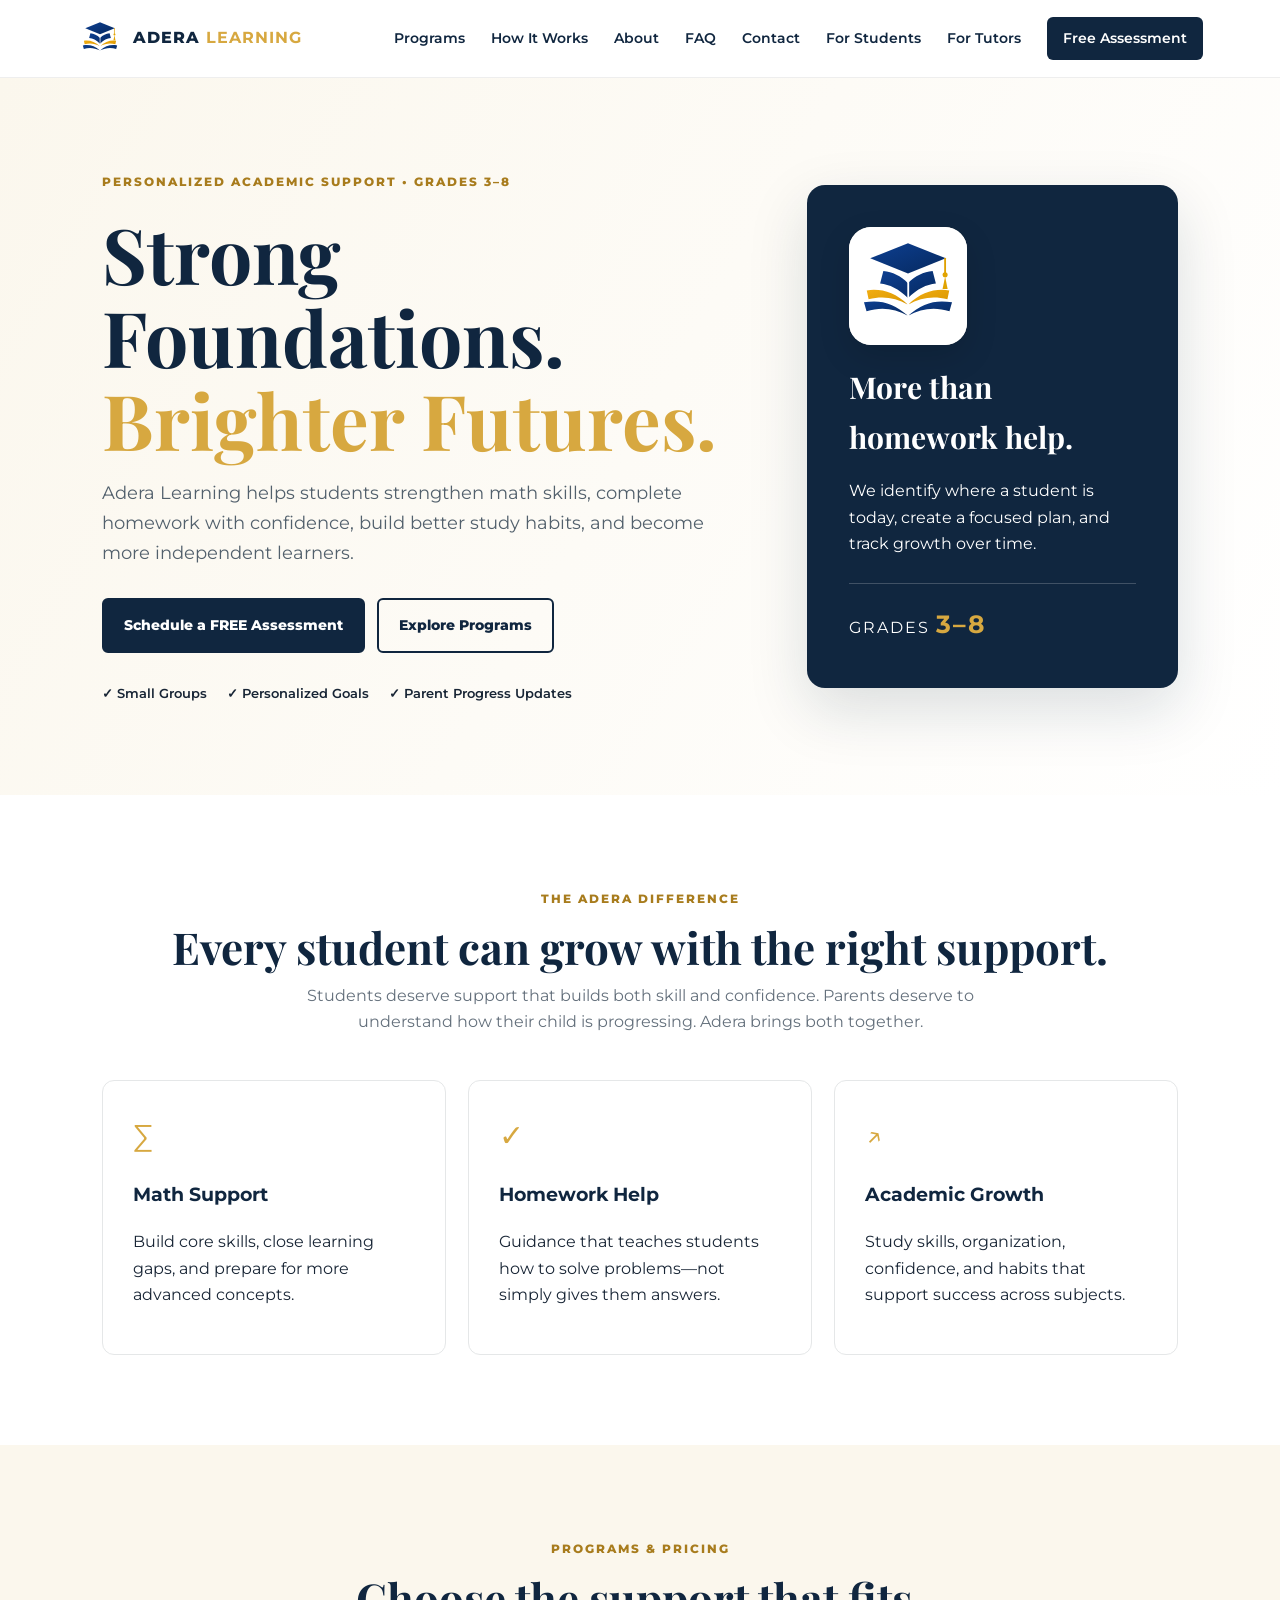
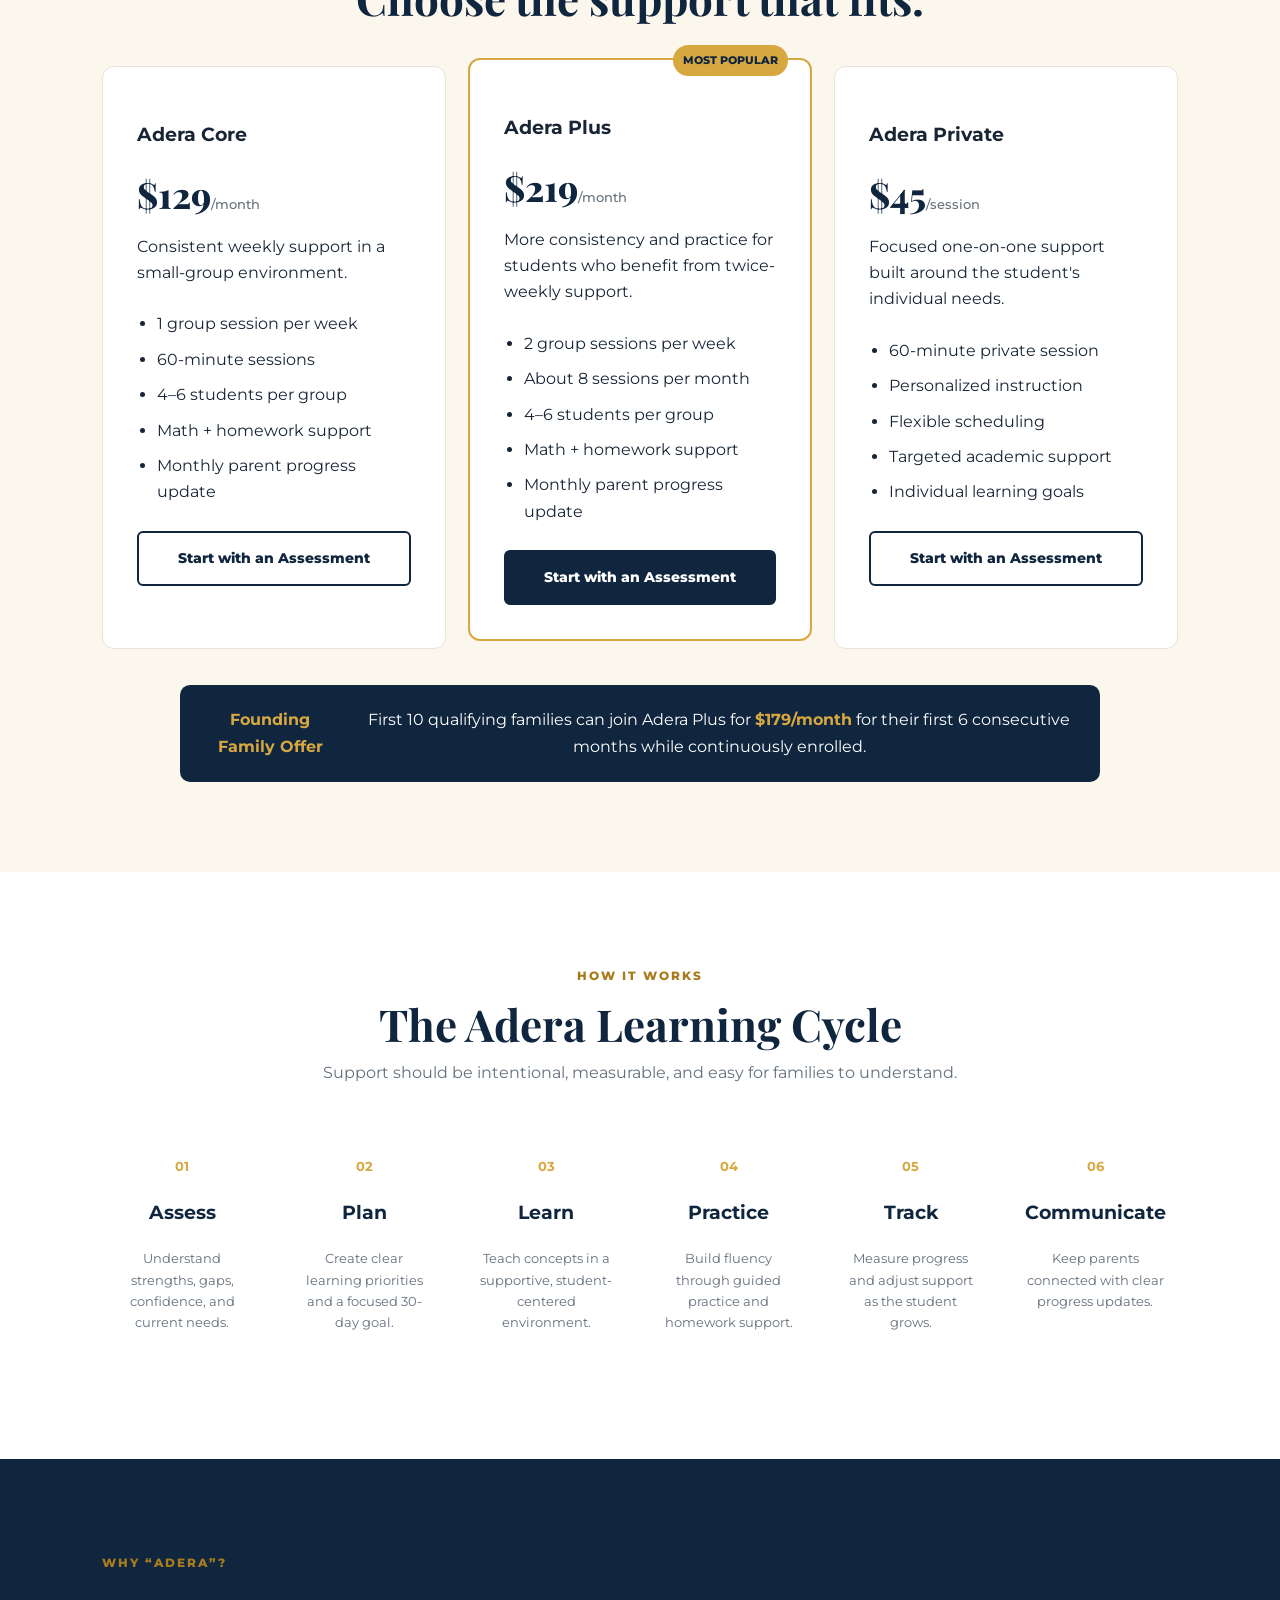
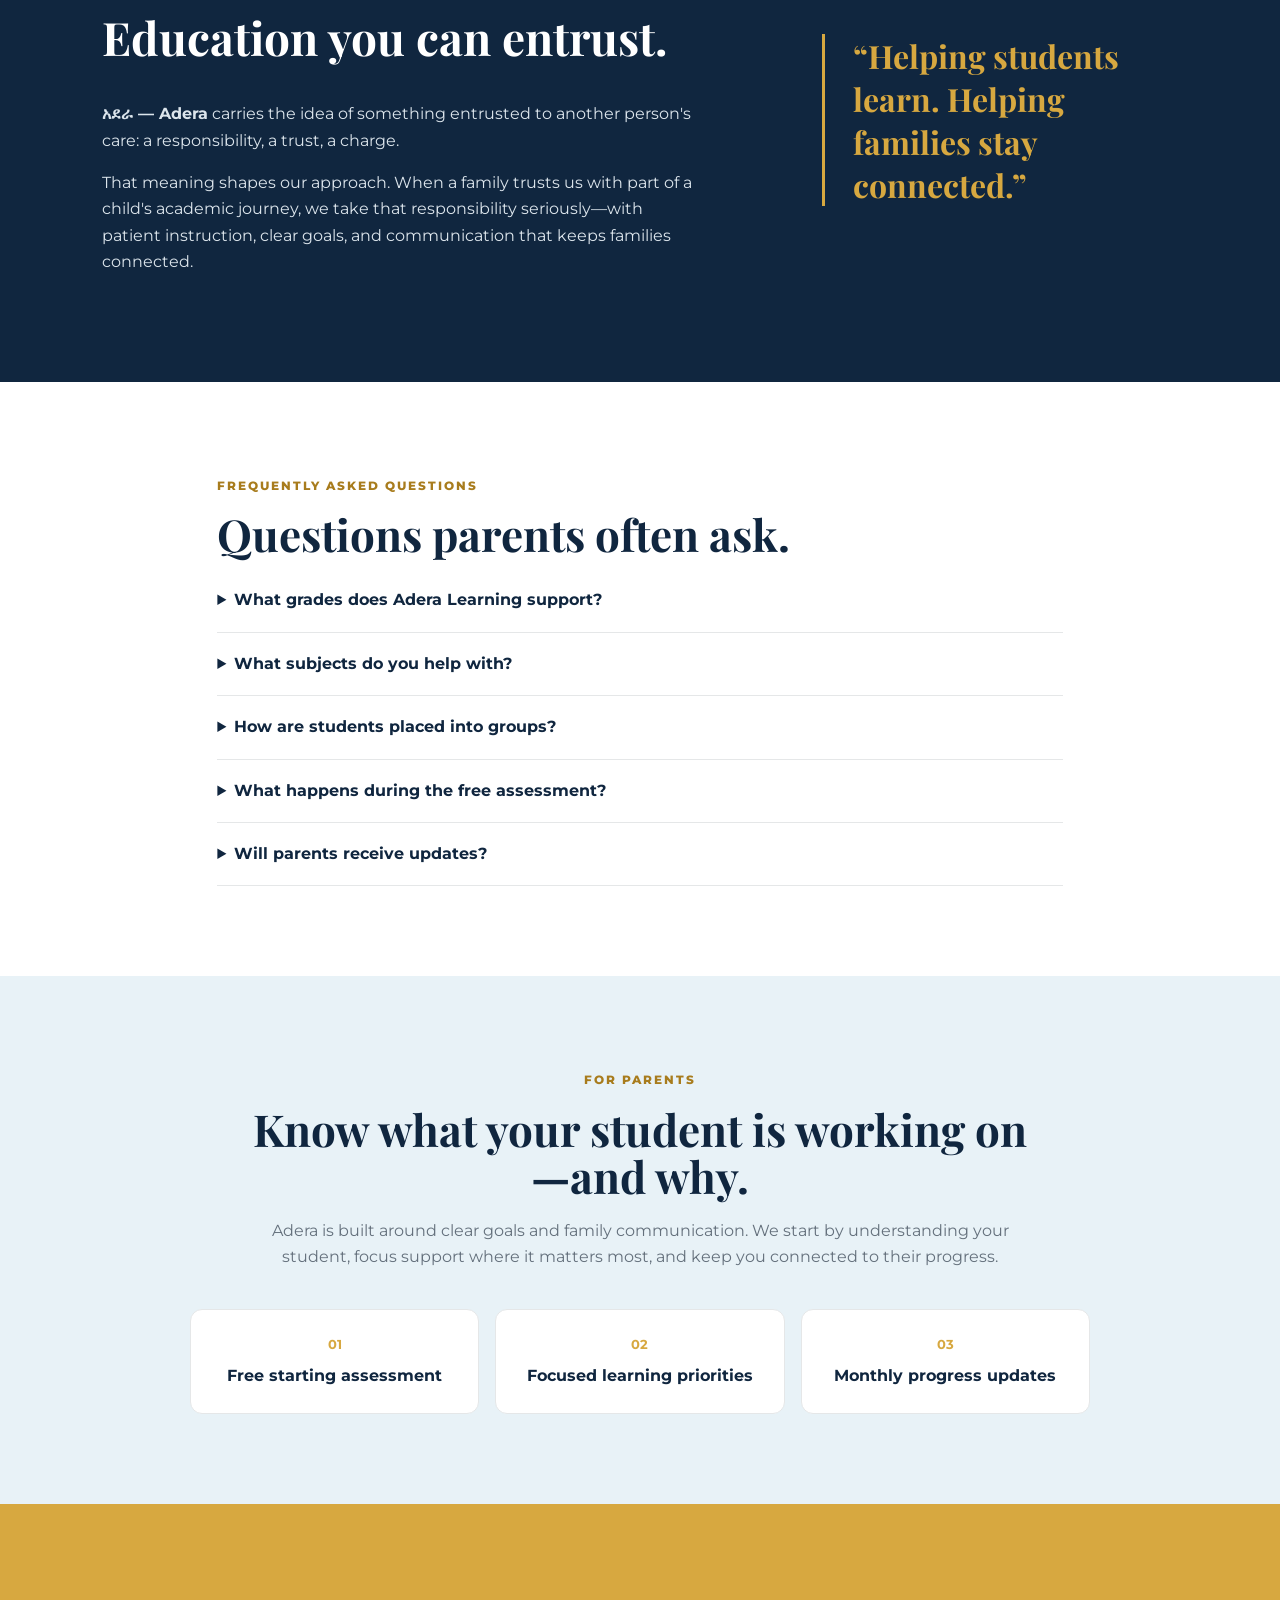
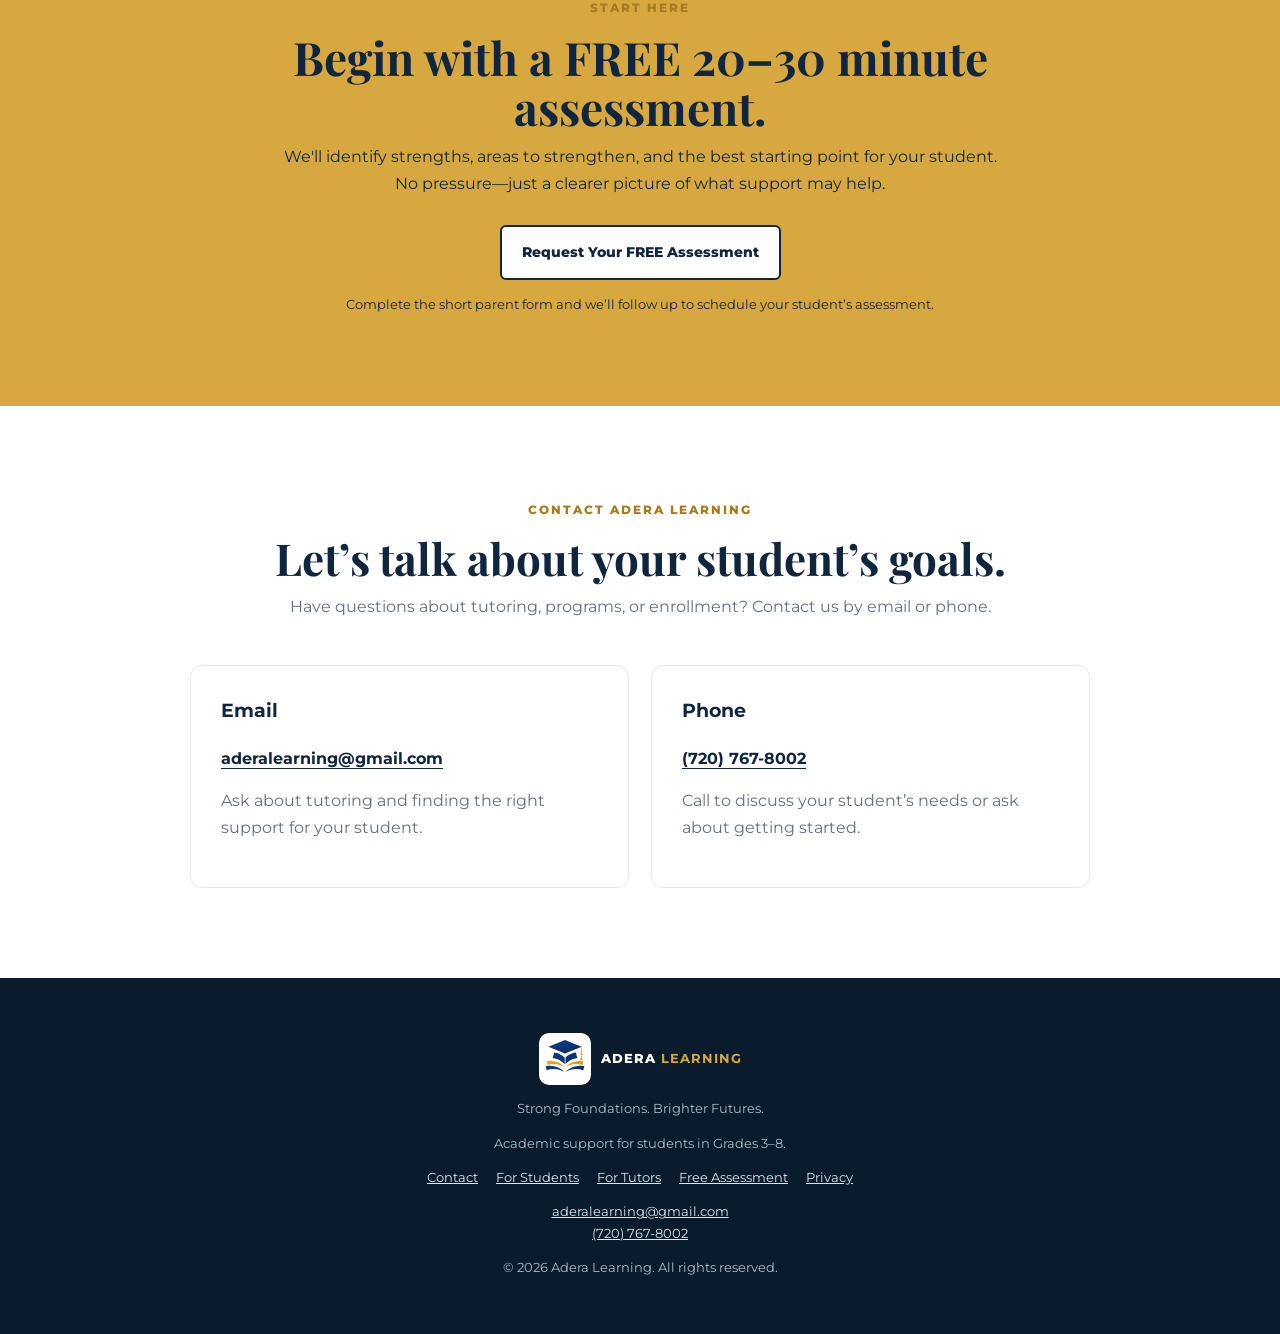
==== commit 6403946d: "Add tutor interest form to navigation and footer" ====
--- a/index.html
+++ b/index.html
@@ -21,6 +21,7 @@
   <link rel="stylesheet" href="styles.css">
   <style>
     @media(min-width:901px) and (max-width:1200px){.site-header{padding-inline:3%}#primary-nav{gap:14px}#primary-nav a{font-size:13px}}
+    @media(min-width:901px) and (max-width:1100px){#primary-nav{display:none;position:absolute;top:78px;left:0;right:0;background:#fff;padding:24px 6%;flex-direction:column;align-items:flex-start;box-shadow:0 12px 20px #0001}#primary-nav.open{display:flex}.menu{display:block}}
     .footer-links{flex-wrap:wrap}
     #contact{scroll-margin-top:96px}
     .contact-grid{grid-template-columns:repeat(auto-fit,minmax(min(100%,260px),1fr));max-width:900px;margin:auto}
@@ -36,7 +37,7 @@
   <button class="menu" aria-label="Open navigation" aria-expanded="false" aria-controls="primary-nav">☰</button>
   <nav id="primary-nav" aria-label="Primary navigation">
     <a href="#programs">Programs</a><a href="#method">How It Works</a><a href="#about">About</a><a href="#faq">FAQ</a><a href="#contact">Contact</a>
-    <a href="https://docs.google.com/forms/d/e/1FAIpQLSfn-P0dAp9I_dgXV-r4CJTvDL03W91J9f5ygFS8U4QB8tMxwg/viewform" target="_blank" rel="noopener">For Students</a>
+    <a href="https://docs.google.com/forms/d/e/1FAIpQLSfn-P0dAp9I_dgXV-r4CJTvDL03W91J9f5ygFS8U4QB8tMxwg/viewform" target="_blank" rel="noopener">For Students</a><a href="https://docs.google.com/forms/d/e/1FAIpQLSf5VVx5c0UXnGrUSZiDlHhAdqNnVHtwgu58m-z7JWsSGP1Yjg/viewform" target="_blank" rel="noopener">For Tutors</a>
     <a class="nav-cta" href="https://docs.google.com/forms/d/e/1FAIpQLSexDs1sQbeZbX_6W5kukqbnisSiM3JceWRYBIr-ihDtSS-ZzQ/viewform" target="_blank" rel="noopener">Free Assessment</a>
   </nav>
 </header>
@@ -139,7 +140,7 @@
 </section>
 </main>
 
-<footer><div class="brand"><img src="assets/adera-logo.svg" alt="Adera Learning logo" class="brand-logo"><span>ADERA <b>LEARNING</b></span></div><p>Strong Foundations. Brighter Futures.</p><p>Academic support for students in Grades 3–8.</p><p class="footer-links"><a href="#contact">Contact</a><a href="https://docs.google.com/forms/d/e/1FAIpQLSfn-P0dAp9I_dgXV-r4CJTvDL03W91J9f5ygFS8U4QB8tMxwg/viewform" target="_blank" rel="noopener">For Students</a><a href="https://docs.google.com/forms/d/e/1FAIpQLSexDs1sQbeZbX_6W5kukqbnisSiM3JceWRYBIr-ihDtSS-ZzQ/viewform" target="_blank" rel="noopener">Free Assessment</a><a href="privacy.html">Privacy</a></p><p><a style="color:#dce5ec;overflow-wrap:anywhere" href="mailto:aderalearning@gmail.com">aderalearning@gmail.com</a><br><a style="color:#dce5ec" href="tel:+17207678002">(720) 767-8002</a></p><div>© <span id="year"></span> Adera Learning. All rights reserved.</div></footer>
+<footer><div class="brand"><img src="assets/adera-logo.svg" alt="Adera Learning logo" class="brand-logo"><span>ADERA <b>LEARNING</b></span></div><p>Strong Foundations. Brighter Futures.</p><p>Academic support for students in Grades 3–8.</p><p class="footer-links"><a href="#contact">Contact</a><a href="https://docs.google.com/forms/d/e/1FAIpQLSfn-P0dAp9I_dgXV-r4CJTvDL03W91J9f5ygFS8U4QB8tMxwg/viewform" target="_blank" rel="noopener">For Students</a><a href="https://docs.google.com/forms/d/e/1FAIpQLSf5VVx5c0UXnGrUSZiDlHhAdqNnVHtwgu58m-z7JWsSGP1Yjg/viewform" target="_blank" rel="noopener">For Tutors</a><a href="https://docs.google.com/forms/d/e/1FAIpQLSexDs1sQbeZbX_6W5kukqbnisSiM3JceWRYBIr-ihDtSS-ZzQ/viewform" target="_blank" rel="noopener">Free Assessment</a><a href="privacy.html">Privacy</a></p><p><a style="color:#dce5ec;overflow-wrap:anywhere" href="mailto:aderalearning@gmail.com">aderalearning@gmail.com</a><br><a style="color:#dce5ec" href="tel:+17207678002">(720) 767-8002</a></p><div>© <span id="year"></span> Adera Learning. All rights reserved.</div></footer>
 <script src="script.js"></script>
 </body>
 </html>
